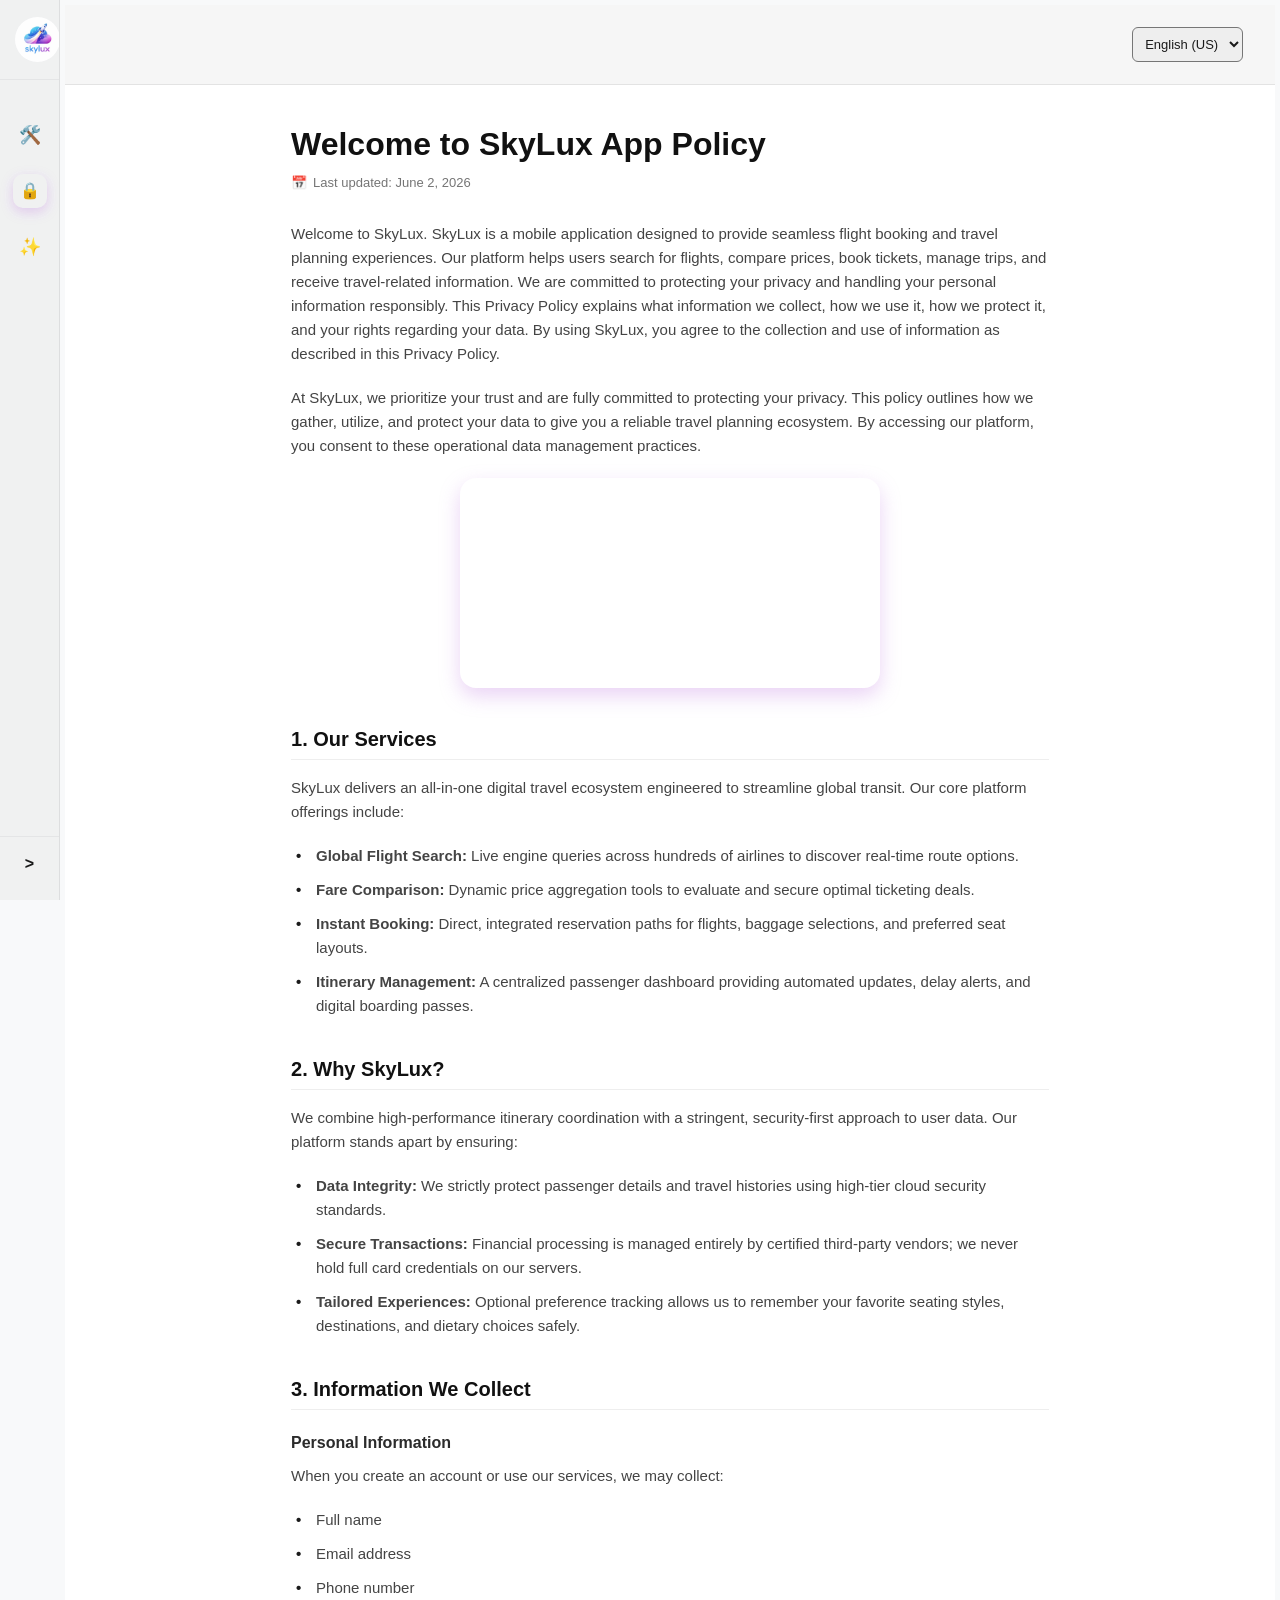
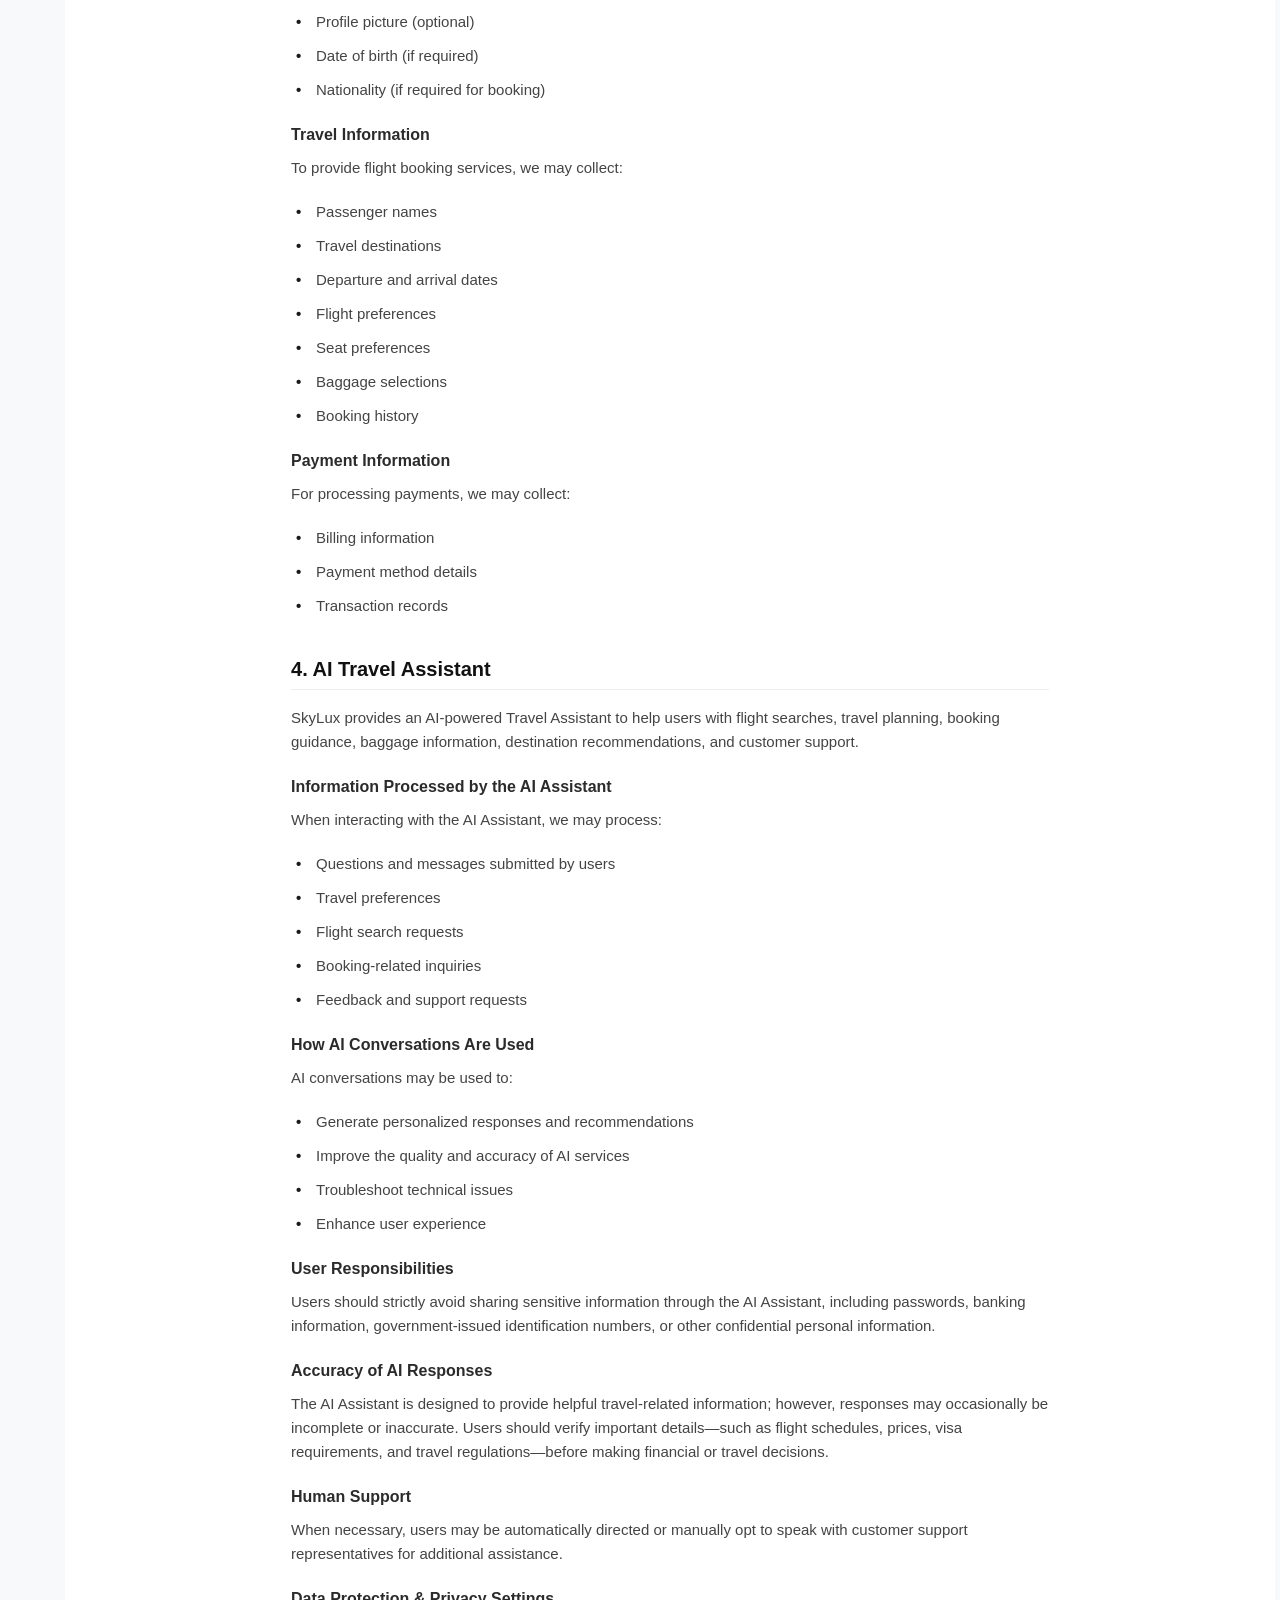
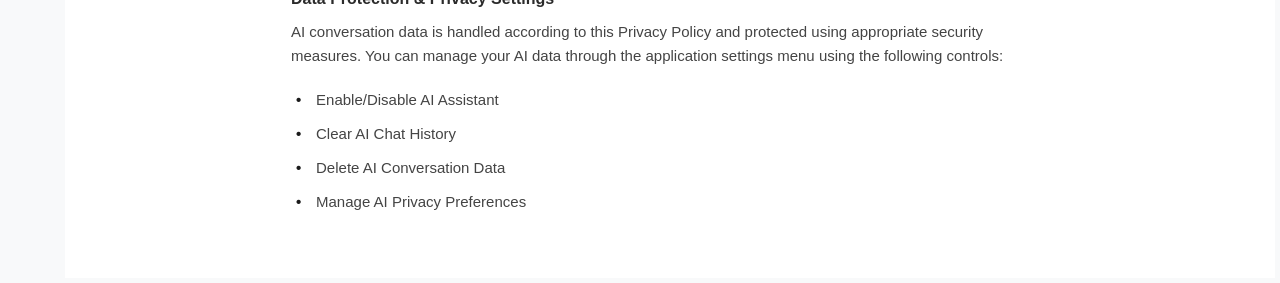
==== index.html @ 11b74b7f "." ====
<!DOCTYPE html>
<html lang="en">
<head>
    <meta charset="UTF-8">
    <meta name="viewport" content="width=device-width, initial-scale=1.0">
    <title>SkyLuxApp.com</title>
    <link rel="stylesheet" href="style.css">
    <script src="script.js" defer></script>
</head>
<body>

<!-- Left-pinned sidebar wrapper container (Desktop Baseline Navigation Mode) -->
<div class="sidebar collapsed" id="sidebar">
    <div class="sidebar-brand">
        <div class="image">
            <img src="assets/logo.png" alt="SkyLux Logo" class="logo">
        </div>
    </div>
    
    <!-- Shared navigation links list structure -->
    <ul class="list" id="desktopList">
        <li data-section="terms" onclick="navigateToSection('terms')">
            <span class="item-icon">🛠️</span>
            <span class="item-text" data-i18n="nav_terms">Terms &amp; Support</span>
        </li>
        <li class="active" data-section="privacy" onclick="navigateToSection('privacy')">
            <span class="item-icon">🔒</span>
            <span class="item-text" data-i18n="nav_privacy">Privacy Policy</span>
        </li>
        <li data-section="features" onclick="navigateToSection('features')">
            <span class="item-icon">✨</span>
            <span class="item-text" data-i18n="nav_features">Features</span>
        </li>
    </ul>

    <!-- Fixed Desktop Footer Toggle Container -->
    <div class="sidebar-footer">
        <button class="toggle-btn desktop-toggle" onclick="toggleSidebar()">&gt;</button>
    </div>
</div>

<div class="page-wrapper">
    <!-- Header Area featuring the row-aligned mobile toggle button -->
    <header class="header">
        <div class="nav-bar">
            <!-- Mobile Brand Row with horizontal button and logo alignment -->
            <div class="mobile-brand-row">
                <button class="toggle-btn mobile-toggle" onclick="toggleSidebar()">☰</button>
                <div class="mobile-image">
                    <img src="assets/logo.png" alt="SkyLux Logo" class="logo">
                </div>
            </div>
            <select class="lang-selector" id="lang-selector">
                <option value="en">English (US)</option>
                <option value="da">Dari (Da)</option>
                <option value="pa">Pashto (Pa)</option>
            </select>
        </div>

       <ul class="mobile-dropdown-list" id="mobileDropdown">
            <li data-section="terms" onclick="navigateToSection('terms')">
                <span class="item-icon">🛠️</span>
                <span class="item-text" data-i18n="nav_terms">Terms &amp; Support</span>
            </li>
            <li class="active" data-section="privacy" onclick="navigateToSection('privacy')">
                <span class="item-icon">🔒</span>
                <span class="item-text" data-i18n="nav_privacy">Privacy Policy</span>
            </li>
            <li data-section="features" onclick="navigateToSection('features')">
                <span class="item-icon">✨</span>
                <span class="item-text" data-i18n="nav_features">Features</span>
            </li>
        </ul>
    </header>

    <!-- Document Content Body -->
    <main class="content-body">
        <h1 class="main-title" data-i18n="main_title">Welcome to SkyLux App Policy</h1>
        <div class="meta-text">
            <span>📅</span> <span data-i18n="meta_date">Last updated: June, 2026</span>
        </div>
        
        <p class="policy-text" data-i18n="intro_p1">Welcome to SkyLux. SkyLux is a mobile application designed to provide seamless flight booking and travel planning experiences. Our platform helps users search for flights, compare prices, book tickets, manage trips, and receive travel-related information. We are committed to protecting your privacy and handling your personal information responsibly. This Privacy Policy explains what information we collect, how we use it, how we protect it, and your rights regarding your data. By using SkyLux, you agree to the collection and use of information as described in this Privacy Policy.</p>

        <p class="policy-text" data-i18n="intro_p2">
            At SkyLux, we prioritize your trust and are fully committed to protecting your privacy. This policy outlines how we gather, utilize, and protect your data to give you a reliable travel planning ecosystem. By accessing our platform, you consent to these operational data management practices.
        </p>
        <!-- intro video -->
        <div class="video">
            <video src="assets/skylux_intro.mp4" autoplay loop muted playsinline></video>
        </div>

        <h3 data-i18n="sec1_title">1. Our Services</h3>
        <p class="policy-text" data-i18n="sec1_p">
            SkyLux delivers an all-in-one digital travel ecosystem engineered to streamline global transit. Our core platform offerings include:
        </p>
        <ul>
            <li data-i18n="sec1_li1"><strong>Global Flight Search:</strong> Live engine queries across hundreds of airlines to discover real-time route options.</li>
            <li data-i18n="sec1_li2"><strong>Fare Comparison:</strong> Dynamic price aggregation tools to evaluate and secure optimal ticketing deals.</li>
            <li data-i18n="sec1_li3"><strong>Instant Booking:</strong> Direct, integrated reservation paths for flights, baggage selections, and preferred seat layouts.</li>
            <li data-i18n="sec1_li4"><strong>Itinerary Management:</strong> A centralized passenger dashboard providing automated updates, delay alerts, and digital boarding passes.</li>
        </ul>

        <h3 data-i18n="sec2_title">2. Why SkyLux?</h3>
        <p class="policy-text" data-i18n="sec2_p">
            We combine high-performance itinerary coordination with a stringent, security-first approach to user data. Our platform stands apart by ensuring:
        </p>
        <ul>
            <li data-i18n="sec2_li1"><strong>Data Integrity:</strong> We strictly protect passenger details and travel histories using high-tier cloud security standards.</li>
            <li data-i18n="sec2_li2"><strong>Secure Transactions:</strong> Financial processing is managed entirely by certified third-party vendors; we never hold full card credentials on our servers.</li>
            <li data-i18n="sec2_li3"><strong>Tailored Experiences:</strong> Optional preference tracking allows us to remember your favorite seating styles, destinations, and dietary choices safely.</li>
        </ul>

        <h3 data-i18n="sec3_title">3. Information We Collect</h3>
        
        <h4 data-i18n="sec3_h4_1">Personal Information</h4>
        <p class="policy-text" data-i18n="sec3_p1">When you create an account or use our services, we may collect:</p>
        <ul>
            <li data-i18n="sec3_li1_1">Full name</li>
            <li data-i18n="sec3_li1_2">Email address</li>
            <li data-i18n="sec3_li1_3">Phone number</li>
            <li data-i18n="sec3_li1_4">Profile picture (optional)</li>
            <li data-i18n="sec3_li1_5">Date of birth (if required)</li>
            <li data-i18n="sec3_li1_6">Nationality (if required for booking)</li>
        </ul>

        <h4 data-i18n="sec3_h4_2">Travel Information</h4>
        <p class="policy-text" data-i18n="sec3_p2">To provide flight booking services, we may collect:</p>
        <ul>
            <li data-i18n="sec3_li2_1">Passenger names</li>
            <li data-i18n="sec3_li2_2">Travel destinations</li>
            <li data-i18n="sec3_li2_3">Departure and arrival dates</li>
            <li data-i18n="sec3_li2_4">Flight preferences</li>
            <li data-i18n="sec3_li2_5">Seat preferences</li>
            <li data-i18n="sec3_li2_6">Baggage selections</li>
            <li data-i18n="sec3_li2_7">Booking history</li>
        </ul>

        <h4 data-i18n="sec3_h4_3">Payment Information</h4>
        <p class="policy-text" data-i18n="sec3_p3">For processing payments, we may collect:</p>
        <ul>
            <li data-i18n="sec3_li3_1">Billing information</li>
            <li data-i18n="sec3_li3_2">Payment method details</li>
            <li data-i18n="sec3_li3_3">Transaction records</li>
        </ul>

        <h3 data-i18n="sec4_title">4. AI Travel Assistant</h3>
        <p class="policy-text" data-i18n="sec4_p1">
            SkyLux provides an AI-powered Travel Assistant to help users with flight searches, travel planning, booking guidance, baggage information, destination recommendations, and customer support.
        </p>

        <h4 data-i18n="sec4_h4_1">Information Processed by the AI Assistant</h4>
        <p class="policy-text" data-i18n="sec4_p2">When interacting with the AI Assistant, we may process:</p>
        <ul>
            <li data-i18n="sec4_li1_1">Questions and messages submitted by users</li>
            <li data-i18n="sec4_li1_2">Travel preferences</li>
            <li data-i18n="sec4_li1_3">Flight search requests</li>
            <li data-i18n="sec4_li1_4">Booking-related inquiries</li>
            <li data-i18n="sec4_li1_5">Feedback and support requests</li>
        </ul>

        <h4 data-i18n="sec4_h4_2">How AI Conversations Are Used</h4>
        <p class="policy-text" data-i18n="sec4_p3">AI conversations may be used to:</p>
        <ul>
            <li data-i18n="sec4_li2_1">Generate personalized responses and recommendations</li>
            <li data-i18n="sec4_li2_2">Improve the quality and accuracy of AI services</li>
            <li data-i18n="sec4_li2_3">Troubleshoot technical issues</li>
            <li data-i18n="sec4_li2_4">Enhance user experience</li>
        </ul>

        <h4 data-i18n="sec4_h4_3">User Responsibilities</h4>
        <p class="policy-text" data-i18n="sec4_p4">
            Users should strictly avoid sharing sensitive information through the AI Assistant, including passwords, banking information, government-issued identification numbers, or other confidential personal information.
        </p>

        <h4 data-i18n="sec4_h4_4">Accuracy of AI Responses</h4>
        <p class="policy-text" data-i18n="sec4_p5">
            The AI Assistant is designed to provide helpful travel-related information; however, responses may occasionally be incomplete or inaccurate. Users should verify important details—such as flight schedules, prices, visa requirements, and travel regulations—before making financial or travel decisions.
        </p>

        <h4 data-i18n="sec4_h4_5">Human Support</h4>
        <p class="policy-text" data-i18n="sec4_p6">
            When necessary, users may be automatically directed or manually opt to speak with customer support representatives for additional assistance.
        </p>

        <h4 data-i18n="sec4_h4_6">Data Protection &amp; Privacy Settings</h4>
        <p class="policy-text" data-i18n="sec4_p7">
            AI conversation data is handled according to this Privacy Policy and protected using appropriate security measures. You can manage your AI data through the application settings menu using the following controls:
        </p>
        <ul>
            <li data-i18n="sec4_li3_1">Enable/Disable AI Assistant</li>
            <li data-i18n="sec4_li3_2">Clear AI Chat History</li>
            <li data-i18n="sec4_li3_3">Delete AI Conversation Data</li>
            <li data-i18n="sec4_li3_4">Manage AI Privacy Preferences</li>
        </ul>
    </main>
</div>
</body>
</html>
---- style.css ----
* {
    box-sizing: border-box;
    margin: 0;
    padding: 0;
    font-family: -apple-system, BlinkMacSystemFont, "Segoe UI", Roboto, Helvetica, Arial, sans-serif;
}

body {
    padding: 0.3rem;
    background-color: #f8f9fa;
    color: #1a1a1a;
    min-height: 100vh;
}
       
/* ----------- Sidebar Base (Desktop Navigation Track Setup) ----------------*/
.sidebar {
    position: fixed;
    left: 0;
    top: 0;
    width: 250px;
    height: 100vh;
    background-color: rgba(194, 193, 193, 0.15);
    transition: width 0.3s cubic-bezier(0.4, 0, 0.2, 1);
    overflow: hidden;
    z-index: 20;
    border-right: 1px solid rgba(0, 0, 0, 0.08);
    display: flex;
    flex-direction: column;
}

.sidebar.collapsed {
    width: 60px;
}

.sidebar-brand {
    display: flex;
    align-items: center;
    justify-content: flex-start;
    height: 5rem;
    padding: 0 15px;
    border-bottom: 1px solid rgba(0, 0, 0, 0.05);
    width: 100%;
}

.sidebar-brand .image {
    height: 45px;
    width: 45px; 
    border-radius: 50%;
    overflow: hidden;
    flex-shrink: 0;
}

.sidebar-brand .image .logo {
    height: 45px;
    width: 45px;
    object-fit: cover;
}

.sidebar .list {
    list-style: none;
    width: 100%;
    padding: 0 10px;
    margin-top: 2rem;
}
    
.sidebar .list li {
    display: flex;
    align-items: center;
    padding: 12px 12px;
    margin-bottom: 4px;
    background-color: transparent;
    color: #1a1a1a;
    cursor: pointer;
    transition: padding 0.3s ease;
}

/* for active li */
.sidebar .list li.active .item-text,
.mobile-dropdown-list li.active .item-text {
    font-weight: 700;
    background: linear-gradient(135deg, #4A47CC, #C480E2);
    -webkit-background-clip: text;
    -webkit-text-fill-color: transparent;
    background-clip: text;
    display: inline-block; 
}

/* for active icon  */
.sidebar .list li.active .item-icon,
.mobile-dropdown-list li.active .item-icon {
    display: inline-flex;
    align-items: center;
    justify-content: center;
    box-shadow: 0 4px 12px rgba(196, 128, 226, 0.35); 
    width: 34px;
    height: 34px;
    border-radius: 10px; 
    margin: 0;
    line-height: 1;
    font-size: 16px;
}

.sidebar .list li .item-icon {
    display: inline-block; 
    font-size: 18px;
    width: 25px;
    text-align: center;
    flex-shrink: 0;
}

.sidebar .list li .item-text {
    display: inline-block;
    font-size: 14px;
    font-weight: 500;
    white-space: nowrap;
    margin-left: 10px;
}

/* Desktop Collapsed Sidebar State Modifiers */
.sidebar.collapsed .list li .item-text {
    display: none; 
}

.sidebar.collapsed .list li {
    justify-content: center; 
    padding: 12px 0;
}

.sidebar-footer {
    margin-top: auto; 
    width: 100%;
    height: 4rem;
    display: flex;
    align-items: center;
    justify-content: center; 
    border-top: 1px solid rgba(0, 0, 0, 0.05);
    padding: 0 15px 10px 15px;
}

.toggle-btn {
    border: none;
    background-color: transparent;
    color: #1a1a1a;
    cursor: pointer;
    font-weight: bold;
    display: flex;
    align-items: center;
    justify-content: center;
}

.sidebar-footer .desktop-toggle {
    width: 35px;
    height: 35px;
    font-size: 16px;
}

/* Hide mobile structures on larger desktop viewports */
.mobile-toggle, .mobile-brand-row, .mobile-dropdown-list , .mobile-image {
    display: none !important;
}

/* ----------- Fluid Page Layout Adjustments ----------------*/
.page-wrapper {
    margin-left: 250px;
    width: calc(100% - 250px);
    background: #ffffff;
    min-height: 100vh;
    display: flex;
    flex-direction: column;
    transition: margin-left 0.3s cubic-bezier(0.4, 0, 0.2, 1), width 0.3s cubic-bezier(0.4, 0, 0.2, 1);
}       

.sidebar.collapsed ~ .page-wrapper {
    width: calc(100% - 60px);
    margin-left: 60px;
}

.header {
    position: relative; /* Acts as anchor container boundary for absolute dropdown list */
    width: 100%;
    height: 5rem;
    background-color: rgba(194, 193, 193, 0.15);
    border-bottom: 1px solid rgba(0, 0, 0, 0.08);
    padding: 0 2rem;
    z-index: 30; /* Places header above content layer */
}

.header .nav-bar {
    display: flex;
    justify-content: space-between;
    align-items: center;
    height: 100%;
}

.lang-selector {
    background-color: rgba(194, 193, 193, 0.15);
    color: #1a1a1a;
    padding: 8px 8px;
    font-size: 13px;
    font-weight: 500;
    border-radius: 6px;
    outline: none;
    cursor: pointer;
}

.content-body {
    flex: 1;
    padding: 40px 10%;
    max-width: 1000px;
    width: 100%;
    margin: 0 auto;
}

.main-title {
    font-size: 32px;
    font-weight: 800;
    color: #111111;
    margin-bottom: 12px;
    line-height: 1.2;
}

.meta-text {
    font-size: 13px;
    color: #757575;
    display: flex;
    align-items: center;
    gap: 6px;
    margin-bottom: 32px;
}

.policy-text {
    font-size: 15px;
    line-height: 1.6;
    color: #444444;
    margin-bottom: 20px;
}

/* video part */
.video {
    width: 420px; 
    height: 210px;
    border-radius: 16px; 
    overflow: hidden; 
    box-shadow: 0 8px 20px rgba(196, 128, 226, 0.35) ;
    margin: 20px auto; 
    cursor: pointer;
}

/* Force the internal video element to fill the container perfectly */
.video video {
    border-radius: 16px;
    width: 100%;
    height: 100%;
    object-fit: cover;
}

h3 {
    font-size: 20px;
    font-weight: 700;
    color: #111111;
    margin-top: 40px;
    margin-bottom: 16px;
    border-bottom: 1px solid #eeeeee;
    padding-bottom: 8px;
}

h4 {
    font-size: 16px;
    font-weight: 600;
    color: #2b2b2b;
    margin-top: 24px;
    margin-bottom: 12px;
}

.content-body ul {
    margin-bottom: 24px;
    list-style-type: none;
}

/* FIX: Fluid padding calculation based on layout direction state context */
.content-body ul li {
    position: relative;
    padding-inline-start: 25px; /* Automatically switches left-right padding bounds */
    padding-inline-end: 0;
    margin-bottom: 10px;
    font-size: 15px;
    color: #444444;
    line-height: 1.6;
}

/* FIX: Moves bullet points cleanly using inset-inline-start positioning rules */
.content-body ul li::before {
    content: "•";
    color: #1a1a1a;
    font-weight: bold;
    position: absolute;
    inset-inline-start: 5px; /* Flips position dynamically when direction switches */
    top: 0;
}

/* -----------------------------------------------------------------
   Mobile Layout Adjustments (Vertical Header Dropdown Mode)
   ----------------------------------------------------------------- */
@media (max-width: 768px) {
    /* Expose mobile row components inside the top navigation bar */
    .mobile-brand-row {
        display: flex !important;
        align-items: center;
        gap: 12px;
    }

    .mobile-toggle {
        display: flex !important;
        font-size: 24px;
        width: 35px;
        height: 35px;
        z-index: 41;
    }
    
    .mobile-brand-row .mobile-image {
        height: 40px;
        width: 40px;
        border-radius: 50%;
        overflow: hidden;
    }

    .mobile-brand-row .mobile-image .logo {
        height: 40px;
        width: 40px;
        object-fit: cover;
    }

    /* Hide desktop sidebar on mobile layout screens */
    .sidebar {
        display: none !important;
    }

    /* Vertical drop menu blocks styling properties */
    .mobile-dropdown-list {
        width: 240px;
        height: 100vh;
        display: flex !important;
        flex-direction: column;
        list-style: none;
        position: absolute;
        top: 5rem;
        left: 0rem;
        background-color: #efefef;
        border-bottom: 1px solid rgba(0, 0, 0, 0.08);
        box-shadow: 0 8px 16px rgba(0, 0, 0, 0.06);
        padding: 10px 20px;
        
        /* Smooth fade slide transitions tracking execution values */
        opacity: 0;
        visibility: hidden;
        transform: translateX(-15px);
        transition: transform 0.25s ease, opacity 0.25s ease, visibility 0.25s ease;
        z-index: 25;
    }

    /* Unfurl display values when toggled open */
    .mobile-dropdown-list.mobile-open {
        opacity: 1;
        visibility: visible;
        transform: translateY(0);
    }

    .mobile-dropdown-list li {
        width: 100%;
        display: flex;
        align-items: center;
        padding: 14px 10px;
        border-bottom: 1px solid rgba(0, 0, 0, 0.03);
        cursor: pointer;
    }

    .mobile-dropdown-list li:last-child {
        border-bottom: none;
    }

    .mobile-dropdown-list li .item-text {
        font-size: 15px;
        font-weight: 500;
        margin-left: 10px;
    }

    .mobile-dropdown-list li .item-icon {
        font-size: 18px;
    }

    /* Stretch text parameters full width */
    .page-wrapper {
        margin-left: 0 !important;
        width: 100% !important;
    }
    
    .content-body {
        padding: 35px 16px !important; 
        max-width: 100%;
        width: 100% !important;
    }
    
    .header {
        padding: 0 1rem;
    }

    .video {
    width: 370px; 
    padding: 0.4rem;
    margin: 70px auto; 
}

/* Custom Language Dropdown Controller Engine */
.lang-selector {
    background: transparent !important;
    background-color: transparent !important;
    border: none !important;
    outline: none !important;
    box-shadow: none !important;
    color: #1a1a1a;
    margin-right: 1rem;
    padding:6px;
    font-size: 13px;
    font-weight: 500;
    cursor: pointer;
    width: 96px !important;  
    direction: ltr !important;
    text-align: left !important;
    -webkit-appearance: none; /* Strips old mobile styling remnants */
    appearance: none;
}

/* FIX: Targets the popup options menu container box explicitly across modern engines */
.lang-selector option {
    background-color: #ffffff !important; /* Re-applies a clean solid white surface background mask for readability */
    color: #1a1a1a !important;
    border: none !important; /* Clears out old standard browser bounding lines */
    outline: none !important;
    font-size: 12px;
    padding: 6px;
}

/* Clean Hover Interface State Highlight Filter */
.lang-selector:hover {
    color: #4A47CC; 
}


}

/* =====================================================
   HEADER NAVIGATION LOCK - Prevents RTL Flipping
   ===================================================== */

/* Forces the main header container to stay LTR regardless of selected language */
header, .header, .nav-bar {
    direction: ltr !important;
    text-align: left !important;
}

/* Guarantees the hamburger button stays on the left and the logo follows immediately next to it */
.mobile-brand-row {
    direction: ltr !important;
    display: flex !important;
    align-items: center !important;
    justify-content: flex-start !important;
    gap: 12px !important;
}

/* Ensures the right-side elements (like the language selector dropdown) stay pinned right */
.header .nav-bar {
    display: flex !important;
    flex-direction: row !important;
    justify-content: space-between !important;
    align-items: center !important;
}

/* Forces the language option selector layout tracking to look normal */
.lang-selector {
    direction: ltr !important;
    text-align: left !important;
}
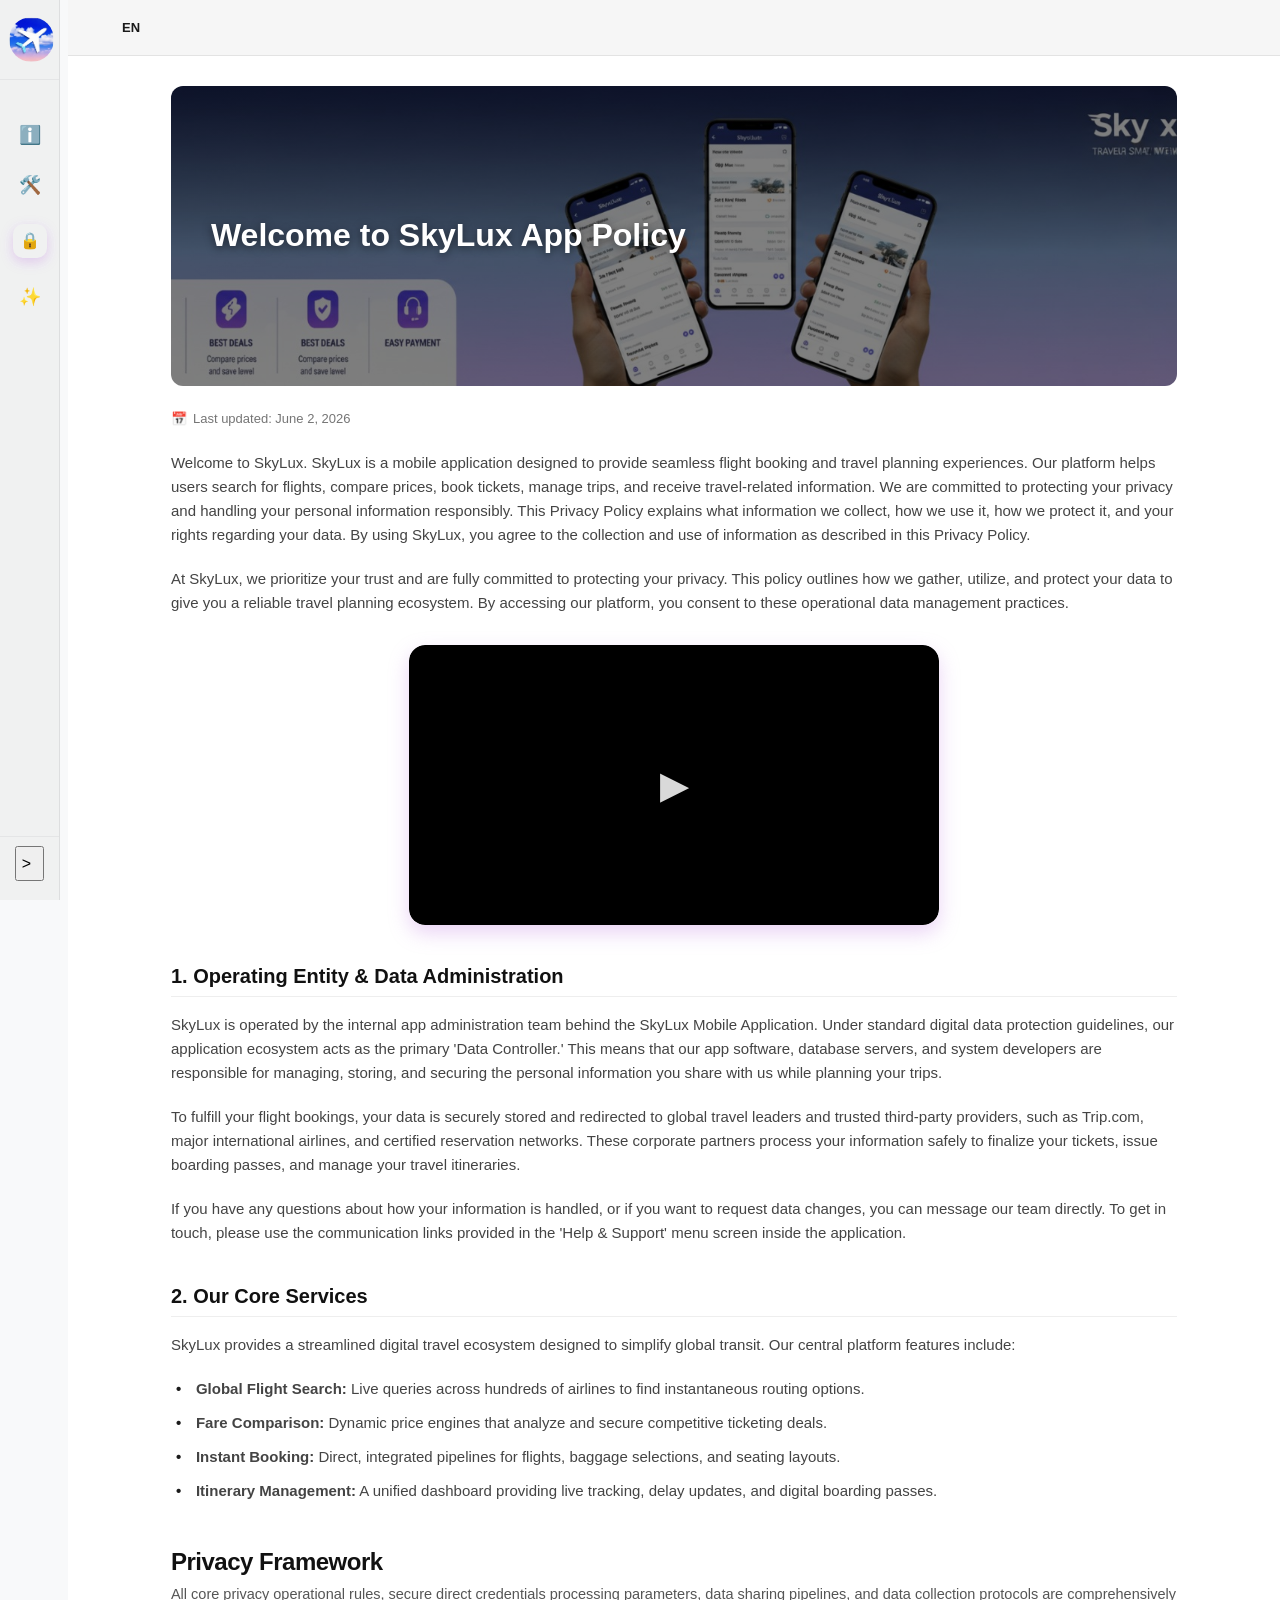
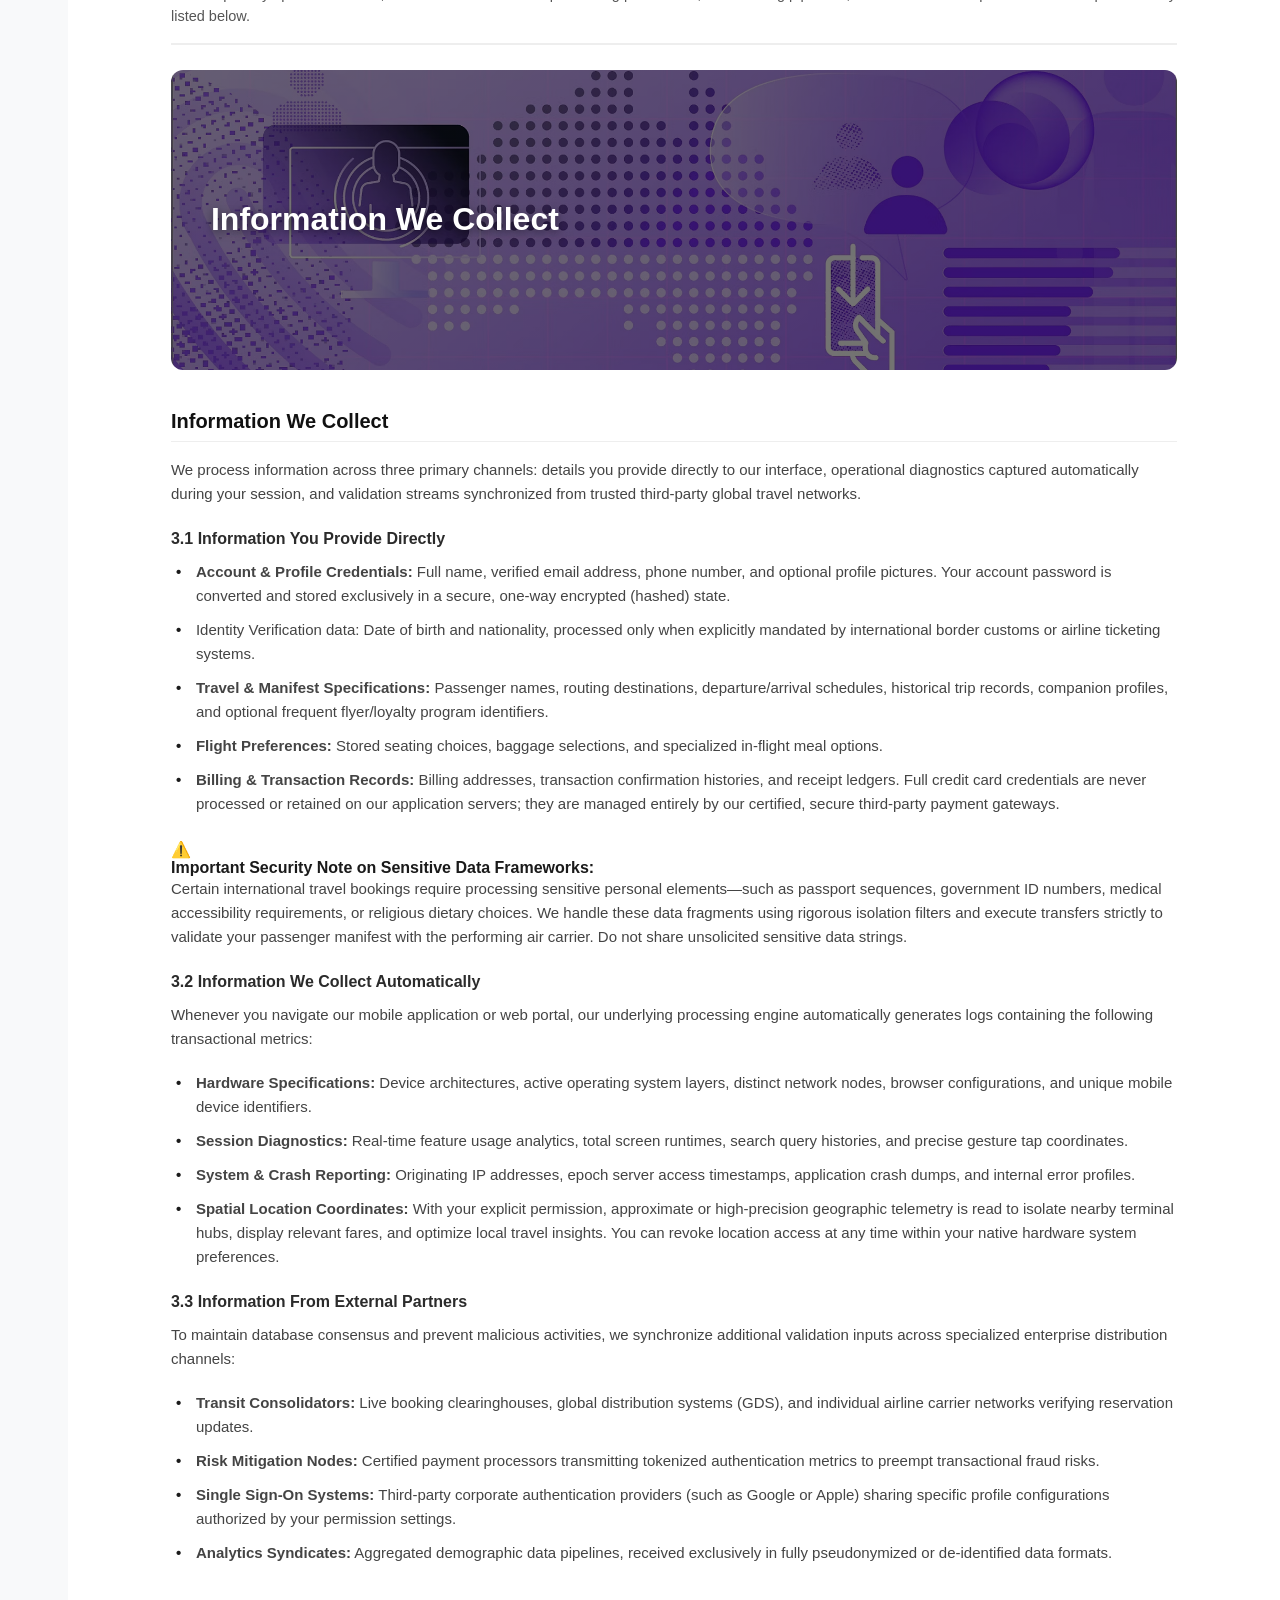
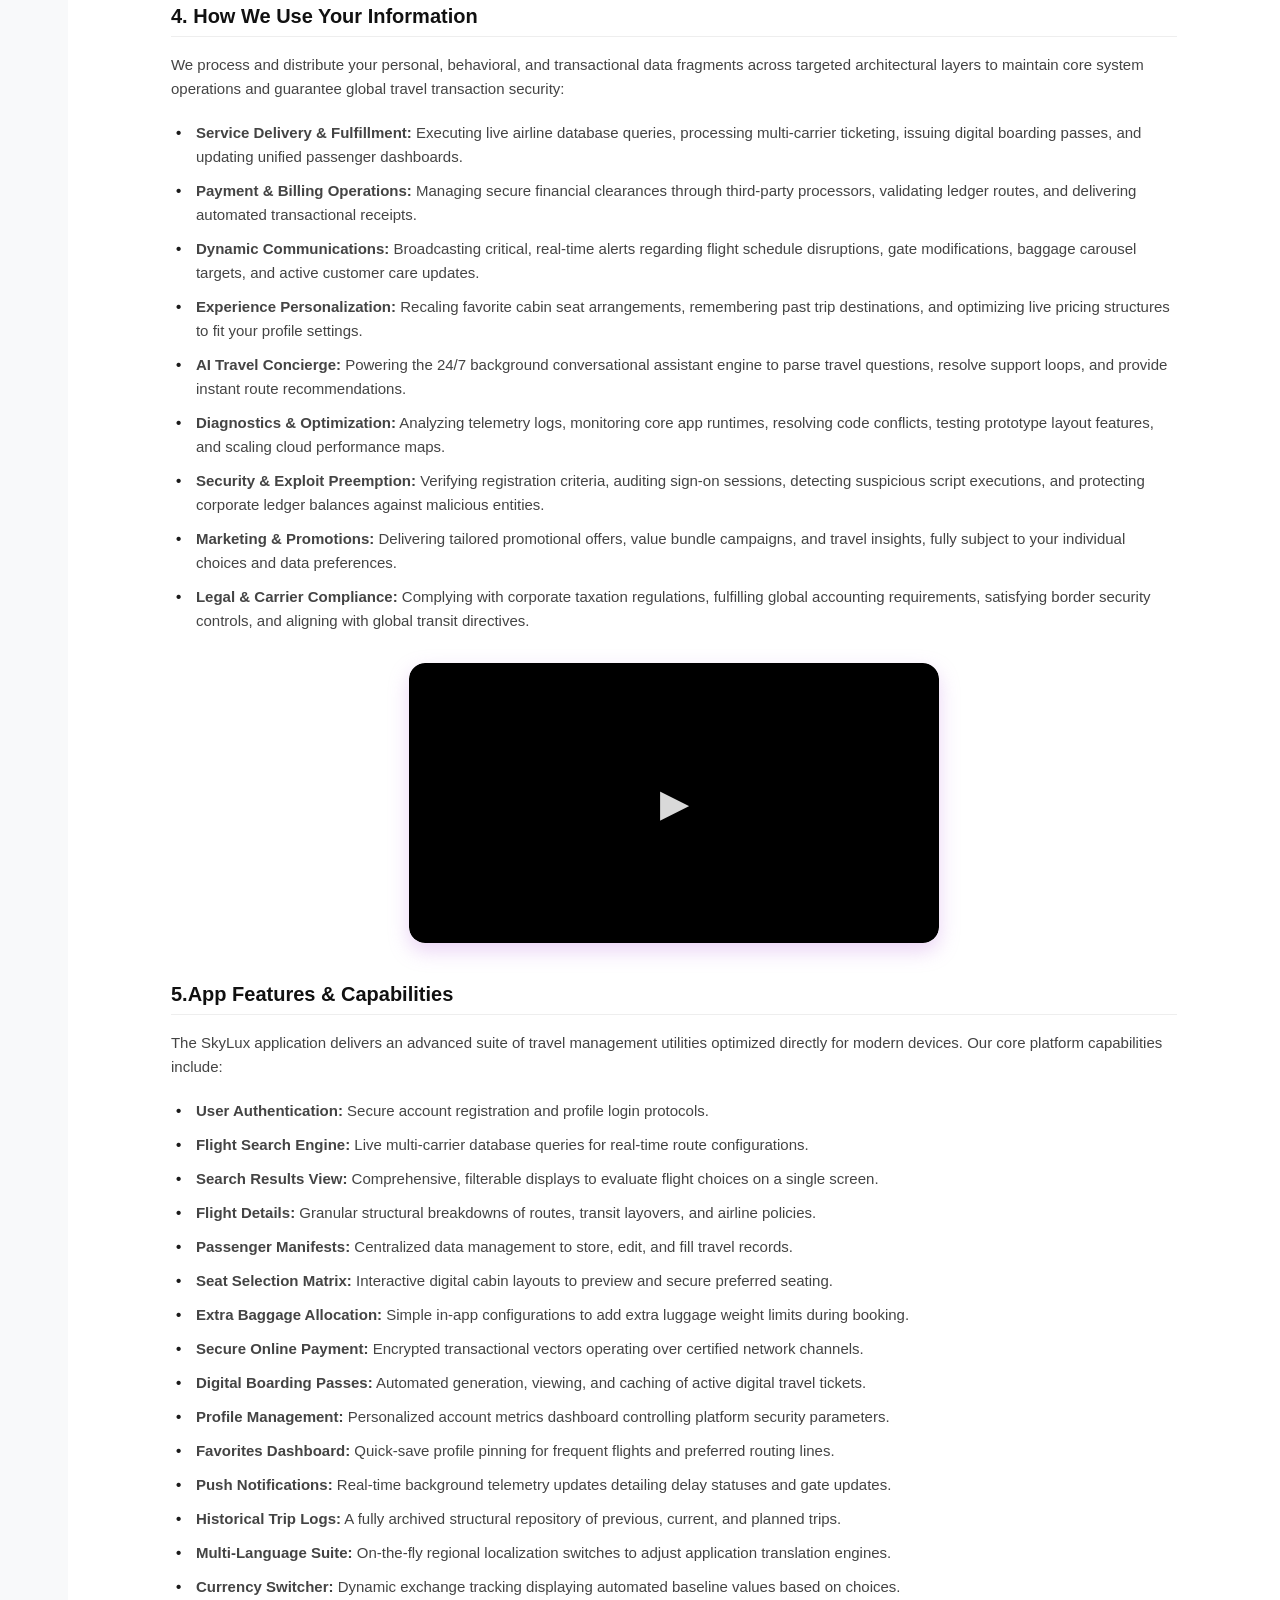
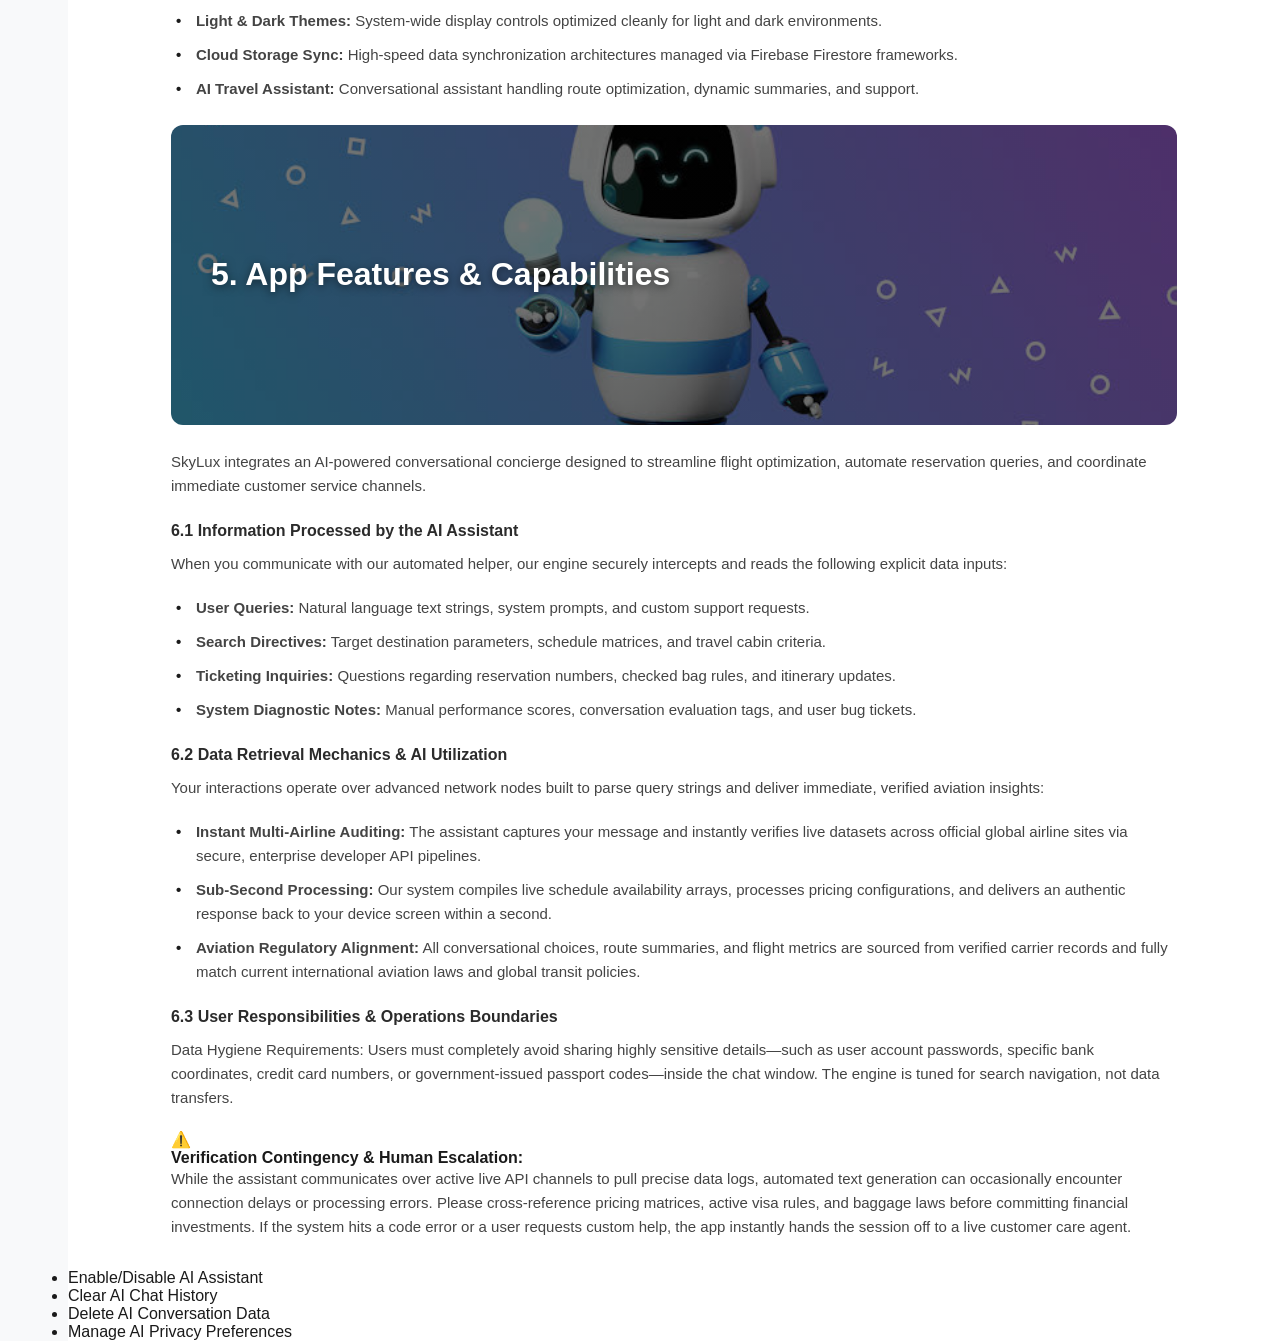
==== commit e868b571: "update" ====
--- a/index.html
+++ b/index.html
@@ -18,51 +18,70 @@
     </div>
     
     <!-- Shared navigation links list structure -->
-    <ul class="list" id="desktopList">
-        <li data-section="terms" onclick="navigateToSection('terms')">
-            <span class="item-icon">🛠️</span>
-            <span class="item-text" data-i18n="nav_terms">Terms &amp; Support</span>
-        </li>
-        <li class="active" data-section="privacy" onclick="navigateToSection('privacy')">
-            <span class="item-icon">🔒</span>
-            <span class="item-text" data-i18n="nav_privacy">Privacy Policy</span>
-        </li>
-        <li data-section="features" onclick="navigateToSection('features')">
-            <span class="item-icon">✨</span>
-            <span class="item-text" data-i18n="nav_features">Features</span>
-        </li>
-    </ul>
+   <ul class="list" id="desktopList">
+    <!-- START OF NEW ABOUT SELECTION ROW -->
+    <li data-section="about" onclick="navigateToSection('about')">
+        <span class="item-icon">ℹ️</span>
+        <span class="item-text" data-i18n="nav_about">About</span>
+    </li>
+    <!-- END OF NEW ABOUT SELECTION ROW -->
+
+    <li data-section="terms" onclick="navigateToSection('terms')">
+        <span class="item-icon">🛠️</span>
+        <span class="item-text" data-i18n="nav_terms">Terms &amp; Support</span>
+    </li>
+    <li class="active" data-section="privacy" onclick="navigateToSection('privacy-framework-root')">
+        <span class="item-icon">🔒</span>
+        <span class="item-text" data-i18n="nav_privacy">Privacy Policy</span>
+    </li>
+    <li data-section="features" onclick="navigateToSection('features')">
+        <span class="item-icon">✨</span>
+        <span class="item-text" data-i18n="nav_features">Features</span>
+    </li>
+</ul>
 
     <!-- Fixed Desktop Footer Toggle Container -->
     <div class="sidebar-footer">
         <button class="toggle-btn desktop-toggle" onclick="toggleSidebar()">&gt;</button>
     </div>
 </div>
-
 <div class="page-wrapper">
     <!-- Header Area featuring the row-aligned mobile toggle button -->
     <header class="header">
         <div class="nav-bar">
-            <!-- Mobile Brand Row with horizontal button and logo alignment -->
+            <!-- Mobile Brand Row (Contains only the hamburger menu button now) -->
             <div class="mobile-brand-row">
                 <button class="toggle-btn mobile-toggle" onclick="toggleSidebar()">☰</button>
-                <div class="mobile-image">
-                    <img src="assets/logo.png" alt="SkyLux Logo" class="logo">
-                </div>
-            </div>
-            <select class="lang-selector" id="lang-selector">
-                <option value="en">English (US)</option>
-                <option value="da">Dari (Da)</option>
-                <option value="pa">Pashto (Pa)</option>
-            </select>
+            </div>
+            
+            <!-- Language Selector with integrated Earth Icon -->
+            <div class="lang-selector-container">
+                <span class="earth-icon">🌐</span>
+             <select class="lang-selector" id="lang-selector">
+              <option value="en">EN</option>
+             <option value="da">DA</option>
+            <option value="pa">PA</option>
+       </select>
+       </div>
+
+
+            <!-- Logo positioned at the far right -->
+            <div class="mobile-image">
+                <img src="assets/logo.png" alt="SkyLux Logo" class="logo">
+            </div>
         </div>
 
        <ul class="mobile-dropdown-list" id="mobileDropdown">
+            <li data-section="about" onclick="navigateToSection('about')">
+    <span class="item-icon">ℹ️</span>
+    <span class="item-text" data-i18n="nav_about">About</span>
+</li>
+
             <li data-section="terms" onclick="navigateToSection('terms')">
                 <span class="item-icon">🛠️</span>
                 <span class="item-text" data-i18n="nav_terms">Terms &amp; Support</span>
             </li>
-            <li class="active" data-section="privacy" onclick="navigateToSection('privacy')">
+            <li class="active" data-section="privacy" onclick="navigateToSection('privacy-framework-root')">
                 <span class="item-icon">🔒</span>
                 <span class="item-text" data-i18n="nav_privacy">Privacy Policy</span>
             </li>
@@ -72,121 +91,408 @@
             </li>
         </ul>
     </header>
-
-    <!-- Document Content Body -->
-    <main class="content-body">
-        <h1 class="main-title" data-i18n="main_title">Welcome to SkyLux App Policy</h1>
+    <!-- ----------------------------------------Main Body Content Section-------------------------------------------------- -->
+    <main>
+    <!-- MASTER LAYOUT CONTAINER: Applies uniform padding to the banner and all sections below it -->
+    <div class="content-body">
+
+        <!-- 1. HERO BANNER: Aligns perfectly inside the layout padding boundaries -->
+        <div class="policy-hero-banner" style="background-image: linear-gradient(rgba(0, 0, 0, 0.5), rgba(0, 0, 0, 0.5)), url('assets/hero.jpeg');">
+            <!-- Text Block aligned to the left side of the banner container -->
+            <div class="banner-text-left">
+                <h1 class="main-title" data-i18n="main_title">SkyLux App Policy</h1>
+            </div>
+        </div> 
+
+        <!-- Last Updated Date Metadata Row -->
         <div class="meta-text">
-            <span>📅</span> <span data-i18n="meta_date">Last updated: June, 2026</span>
-        </div>
-        
-        <p class="policy-text" data-i18n="intro_p1">Welcome to SkyLux. SkyLux is a mobile application designed to provide seamless flight booking and travel planning experiences. Our platform helps users search for flights, compare prices, book tickets, manage trips, and receive travel-related information. We are committed to protecting your privacy and handling your personal information responsibly. This Privacy Policy explains what information we collect, how we use it, how we protect it, and your rights regarding your data. By using SkyLux, you agree to the collection and use of information as described in this Privacy Policy.</p>
-
-        <p class="policy-text" data-i18n="intro_p2">
-            At SkyLux, we prioritize your trust and are fully committed to protecting your privacy. This policy outlines how we gather, utilize, and protect your data to give you a reliable travel planning ecosystem. By accessing our platform, you consent to these operational data management practices.
-        </p>
-        <!-- intro video -->
-        <div class="video">
-            <video src="assets/skylux_intro.mp4" autoplay loop muted playsinline></video>
-        </div>
-
-        <h3 data-i18n="sec1_title">1. Our Services</h3>
-        <p class="policy-text" data-i18n="sec1_p">
-            SkyLux delivers an all-in-one digital travel ecosystem engineered to streamline global transit. Our core platform offerings include:
-        </p>
-        <ul>
-            <li data-i18n="sec1_li1"><strong>Global Flight Search:</strong> Live engine queries across hundreds of airlines to discover real-time route options.</li>
-            <li data-i18n="sec1_li2"><strong>Fare Comparison:</strong> Dynamic price aggregation tools to evaluate and secure optimal ticketing deals.</li>
-            <li data-i18n="sec1_li3"><strong>Instant Booking:</strong> Direct, integrated reservation paths for flights, baggage selections, and preferred seat layouts.</li>
-            <li data-i18n="sec1_li4"><strong>Itinerary Management:</strong> A centralized passenger dashboard providing automated updates, delay alerts, and digital boarding passes.</li>
-        </ul>
-
-        <h3 data-i18n="sec2_title">2. Why SkyLux?</h3>
-        <p class="policy-text" data-i18n="sec2_p">
-            We combine high-performance itinerary coordination with a stringent, security-first approach to user data. Our platform stands apart by ensuring:
-        </p>
-        <ul>
-            <li data-i18n="sec2_li1"><strong>Data Integrity:</strong> We strictly protect passenger details and travel histories using high-tier cloud security standards.</li>
-            <li data-i18n="sec2_li2"><strong>Secure Transactions:</strong> Financial processing is managed entirely by certified third-party vendors; we never hold full card credentials on our servers.</li>
-            <li data-i18n="sec2_li3"><strong>Tailored Experiences:</strong> Optional preference tracking allows us to remember your favorite seating styles, destinations, and dietary choices safely.</li>
-        </ul>
-
-        <h3 data-i18n="sec3_title">3. Information We Collect</h3>
-        
-        <h4 data-i18n="sec3_h4_1">Personal Information</h4>
-        <p class="policy-text" data-i18n="sec3_p1">When you create an account or use our services, we may collect:</p>
-        <ul>
-            <li data-i18n="sec3_li1_1">Full name</li>
-            <li data-i18n="sec3_li1_2">Email address</li>
-            <li data-i18n="sec3_li1_3">Phone number</li>
-            <li data-i18n="sec3_li1_4">Profile picture (optional)</li>
-            <li data-i18n="sec3_li1_5">Date of birth (if required)</li>
-            <li data-i18n="sec3_li1_6">Nationality (if required for booking)</li>
-        </ul>
-
-        <h4 data-i18n="sec3_h4_2">Travel Information</h4>
-        <p class="policy-text" data-i18n="sec3_p2">To provide flight booking services, we may collect:</p>
-        <ul>
-            <li data-i18n="sec3_li2_1">Passenger names</li>
-            <li data-i18n="sec3_li2_2">Travel destinations</li>
-            <li data-i18n="sec3_li2_3">Departure and arrival dates</li>
-            <li data-i18n="sec3_li2_4">Flight preferences</li>
-            <li data-i18n="sec3_li2_5">Seat preferences</li>
-            <li data-i18n="sec3_li2_6">Baggage selections</li>
-            <li data-i18n="sec3_li2_7">Booking history</li>
-        </ul>
-
-        <h4 data-i18n="sec3_h4_3">Payment Information</h4>
-        <p class="policy-text" data-i18n="sec3_p3">For processing payments, we may collect:</p>
-        <ul>
-            <li data-i18n="sec3_li3_1">Billing information</li>
-            <li data-i18n="sec3_li3_2">Payment method details</li>
-            <li data-i18n="sec3_li3_3">Transaction records</li>
-        </ul>
-
-        <h3 data-i18n="sec4_title">4. AI Travel Assistant</h3>
-        <p class="policy-text" data-i18n="sec4_p1">
-            SkyLux provides an AI-powered Travel Assistant to help users with flight searches, travel planning, booking guidance, baggage information, destination recommendations, and customer support.
-        </p>
-
-        <h4 data-i18n="sec4_h4_1">Information Processed by the AI Assistant</h4>
-        <p class="policy-text" data-i18n="sec4_p2">When interacting with the AI Assistant, we may process:</p>
-        <ul>
-            <li data-i18n="sec4_li1_1">Questions and messages submitted by users</li>
-            <li data-i18n="sec4_li1_2">Travel preferences</li>
-            <li data-i18n="sec4_li1_3">Flight search requests</li>
-            <li data-i18n="sec4_li1_4">Booking-related inquiries</li>
-            <li data-i18n="sec4_li1_5">Feedback and support requests</li>
-        </ul>
-
-        <h4 data-i18n="sec4_h4_2">How AI Conversations Are Used</h4>
-        <p class="policy-text" data-i18n="sec4_p3">AI conversations may be used to:</p>
-        <ul>
-            <li data-i18n="sec4_li2_1">Generate personalized responses and recommendations</li>
-            <li data-i18n="sec4_li2_2">Improve the quality and accuracy of AI services</li>
-            <li data-i18n="sec4_li2_3">Troubleshoot technical issues</li>
-            <li data-i18n="sec4_li2_4">Enhance user experience</li>
-        </ul>
-
-        <h4 data-i18n="sec4_h4_3">User Responsibilities</h4>
-        <p class="policy-text" data-i18n="sec4_p4">
-            Users should strictly avoid sharing sensitive information through the AI Assistant, including passwords, banking information, government-issued identification numbers, or other confidential personal information.
-        </p>
-
-        <h4 data-i18n="sec4_h4_4">Accuracy of AI Responses</h4>
-        <p class="policy-text" data-i18n="sec4_p5">
-            The AI Assistant is designed to provide helpful travel-related information; however, responses may occasionally be incomplete or inaccurate. Users should verify important details—such as flight schedules, prices, visa requirements, and travel regulations—before making financial or travel decisions.
-        </p>
-
-        <h4 data-i18n="sec4_h4_5">Human Support</h4>
-        <p class="policy-text" data-i18n="sec4_p6">
-            When necessary, users may be automatically directed or manually opt to speak with customer support representatives for additional assistance.
-        </p>
-
-        <h4 data-i18n="sec4_h4_6">Data Protection &amp; Privacy Settings</h4>
-        <p class="policy-text" data-i18n="sec4_p7">
-            AI conversation data is handled according to this Privacy Policy and protected using appropriate security measures. You can manage your AI data through the application settings menu using the following controls:
-        </p>
+            <span>📅</span> <span data-i18n="meta_date">Last updated: July, 2026</span>
+        </div>
+
+        <!-- -----------------------------------------section1 introduction-------------------------------------------- -->
+        <!-- START OF SECTION 1 -->
+        <div class="section1" id="about">
+            <p class="policy-text" data-i18n="intro_p1">
+                SkyLux is an all-in-one digital travel platform engineered to streamline global transit across our mobile application and official website. Our ecosystem bypasses the rushed stress of traditional booking by instantly connecting you with real-time, up-to-the-minute flight schedules and live pricing pulled directly from hundreds of airline databases.
+            </p>
+            <p class="policy-text" data-i18n="intro_p2">
+                At SkyLux, we prioritize your trust and are fully committed to protecting your privacy. This policy outlines how we gather, utilize, protect, and retain your data to provide you with a reliable travel planning ecosystem. By accessing our platform or creating an account, you consent to these operational data management practices. If you do not agree with the terms outlined in this Privacy Policy, please discontinue your use of our Services.
+            </p>
+        </div>
+        <!-- END OF SECTION 1 -->
+
+        <!-- ==================================================================== -->
+
+                <!-- START OF SECTION 2: VIDEO -->
+        <!-- START OF SECTION 2: VIDEO -->
+<div class="section2">
+    <!-- FIX: Ensure toggleVideoPlay starts with a lowercase 't' -->
+    <div class="video" onclick="toggleVideoPlay(this)">
+        <div class="video-relative-wrapper">
+            <video src="assets/intro_app.mp4" loop muted playsinline></video>
+            <div class="video-play-overlay">
+                <span class="play-triangle">▶</span>
+            </div>
+        </div>
+    </div>
+</div>
+
+        <!-- END OF SECTION 2: VIDEO -->
+
+        <!-- END OF SECTION 2: VIDEO -->
+
+        <!-- ==================================================================== -->
+
+        <!-- START OF SECTION 3: DATA ADMINISTRATION -->
+        <div class="section3">
+            <h3 class="section-title" data-i18n="admin_title">1. Operating Entity &amp; Data Administration</h3>
+            
+            <p class="policy-text" data-i18n="admin_controller">
+                SkyLux is operated by the internal app administration team behind the SkyLux Mobile Application. Under standard digital data protection guidelines, our application ecosystem acts as the primary "Data Controller." This means that our app software, database servers, and system developers are responsible for managing, storing, and securing the personal information you share with us while planning your trips.
+            </p>
+
+            <p class="policy-text" data-i18n="admin_redirection">
+                To fulfill your flight bookings, your data is securely stored and redirected to global travel leaders and trusted third-party providers, such as Trip.com, major international airlines, and certified reservation networks. These corporate partners process your information safely to finalize your tickets, issue boarding passes, and manage your travel itineraries.
+            </p>
+
+            <p class="policy-text" data-i18n="admin_support">
+                If you have any questions about how your information is handled, or if you want to request data changes, you can message our team directly. To get in touch, please use the communication links provided in the "Help & Support" menu screen inside the application.
+            </p>
+        </div>
+        <!-- END OF SECTION 3: DATA ADMINISTRATION -->
+
+        <!-- ==================================================================== -->
+
+        <!-- START OF SECTION 4: OUR CORE SERVICES -->
+        <div class="section4">
+            <h3 class="section-title" data-i18n="services_title">2. Our Core Services</h3>
+            
+            <p class="policy-text" data-i18n="services_intro">
+                SkyLux provides a streamlined digital travel ecosystem designed to simplify global transit. Our central platform features include:
+            </p>
+
+            <ul>
+                <li>
+                    <strong data-i18n="service1_title">Global Flight Search:</strong> 
+                    <span data-i18n="service1_desc">Live queries across hundreds of airlines to find instantaneous routing options.</span>
+                </li>
+                <li>
+                    <strong data-i18n="service2_title">Fare Comparison:</strong> 
+                    <span data-i18n="service2_desc">Dynamic price engines that analyze and secure competitive ticketing deals.</span>
+                </li>
+                <li>
+                    <strong data-i18n="service3_title">Instant Booking:</strong> 
+                    <span data-i18n="service3_desc">Direct, integrated pipelines for flights, baggage selections, and seating layouts.</span>
+                </li>
+                <li>
+                    <strong data-i18n="service4_title">Itinerary Management:</strong> 
+                    <span data-i18n="service4_desc">A unified dashboard providing live tracking, delay updates, and digital boarding passes.</span>
+                </li>
+            </ul>
+        </div>
+        <!-- END OF SECTION 4: OUR CORE SERVICES -->
+
+        <!-- ==================================================================== -->
+          <!-- START OF MASTER PRIVACY SUITE HEADER -->
+        <!-- START OF MASTER PRIVACY SUITE HEADER -->
+<!-- 🌟 ADDED ID ATTRIBUTE HERE -->
+<div class="privacy-suite-header" id="privacy-framework-root" style="margin-top: 45px; margin-bottom: 25px; border-bottom: 2px solid #eeeeee; padding-bottom: 15px;">
+    <h2 class="master-privacy-title" data-i18n="privacy_master_title" style="font-size: 24px; font-weight: 800; color: #111111; letter-spacing: -0.5px; margin-bottom: 8px;">Privacy Framework</h2>
+    <p class="policy-text muted-subtitle" data-i18n="privacy_master_subtitle" style="font-size: 14.5px; color: #555555; margin: 0; line-height: 1.5;">
+        All core privacy operational rules, secure direct credentials processing parameters, data sharing pipelines, and data collection protocols are comprehensively listed below.
+    </p>
+</div>
+<!-- END OF MASTER PRIVACY SUITE HEADER -->
+
+                 <!-- ==================================================================== -->
+        <!-- START OF SECTION 5: INFORMATION WE COLLECT -->
+        <!-- ==================================================================== -->
+        <div class="section5" id="information-collection">
+            
+            <!-- Information Collection Banner with Tint Overlay -->
+            <div class="policy-hero-banner features-banner-bg" style="background-image: linear-gradient(rgba(0, 0, 0, 0.55), rgba(0, 0, 0, 0.55)), url('assets/collect_info.jpeg');">
+                <div class="banner-text-left">
+                    <h3 class="main-title" data-i18n="collect_banner_title" style="color: #ffffff !important; border: none; margin: 0; padding: 0;">Information We Collect</h3>
+                </div>
+            </div>
+            <h3 class="section-title" data-i18n="collect_main_title">3.1 Information You Provide Directly</h3>
+            <p class="policy-text" data-i18n="collect_main_intro">
+                We process information across three primary channels: details you provide directly to our interface, operational diagnostics captured automatically during your session, and validation streams synchronized from trusted third-party global travel networks.
+            </p>
+
+            <!-- SUBSECTION 3.1: DIRECT DATA PROVISION -->
+            <div class="policy-subsection">
+                <h4 data-i18n="sub_direct_title">3.1 Information You Provide Directly</h4>
+                
+                <ul>
+                    <li>
+                        <strong data-i18n="direct_account_title">Account &amp; Profile Credentials:</strong> 
+                        <span data-i18n="direct_account_desc">Full name, verified email address, phone number, and optional profile pictures. Your account password is converted and stored exclusively in a secure, one-way encrypted (hashed) state.</span>
+                    </li>
+                    <li>
+                        Identity Verification data:</strong> 
+                        Date of birth and nationality, processed only when explicitly mandated by international border customs or airline ticketing systems.</span>
+                    </li>
+                    <li>
+                        <strong data-i18n="direct_manifest_title">Travel &amp; Manifest Specifications:</strong> 
+                        <span data-i18n="direct_manifest_desc">Passenger names, routing destinations, departure/arrival schedules, historical trip records, companion profiles, and optional frequent flyer/loyalty program identifiers.</span>
+                    </li>
+                    <li>
+                        <strong data-i18n="direct_prefs_title">Flight Preferences:</strong> 
+                        <span data-i18n="direct_prefs_desc">Stored seating choices, baggage selections, and specialized in-flight meal options.</span>
+                    </li>
+                    <li>
+                        <strong data-i18n="direct_billing_title">Billing &amp; Transaction Records:</strong> 
+                        <span data-i18n="direct_billing_desc">Billing addresses, transaction confirmation histories, and receipt ledgers. Full credit card credentials are never processed or retained on our application servers; they are managed entirely by our certified, secure third-party payment gateways.</span>
+                    </li>
+                </ul>
+                
+                <!-- SPECIAL SECURITY WARNING CARD HIGHLIGHT -->
+                <div class="legal-notice-card warning-accent">
+                    <span class="card-icon">⚠️</span>
+                    <div class="card-content">
+                        <strong data-i18n="sensitive_note_title">Important Security Note on Sensitive Data Frameworks:</strong>
+                        <p class="policy-text smaller-text" data-i18n="sensitive_note_desc">
+                            Certain international travel bookings require processing sensitive personal elements—such as passport sequences, government ID numbers, medical accessibility requirements, or religious dietary choices. We handle these data fragments using rigorous isolation filters and execute transfers strictly to validate your passenger manifest with the performing air carrier. Do not share unsolicited sensitive data strings.
+                        </p>
+                    </div>
+                </div>
+            </div>
+
+            <!-- SUBSECTION 3.2: AUTOMATIC OPERATIONS TELEMETRY -->
+            <div class="policy-subsection">
+                <h4 data-i18n="sub_auto_title">3.2 Information We Collect Automatically</h4>
+                <p class="policy-text" data-i18n="auto_intro">
+                    Whenever you navigate our mobile application or web portal, our underlying processing engine automatically generates logs containing the following transactional metrics:
+                </p>
+                <ul>
+                    <li>
+                        <strong data-i18n="auto_hardware_title">Hardware Specifications:</strong> 
+                        <span data-i18n="auto_hardware_desc">Device architectures, active operating system layers, distinct network nodes, browser configurations, and unique mobile device identifiers.</span>
+                    </li>
+                    <li>
+                        <strong data-i18n="auto_diagnostics_title">Session Diagnostics:</strong> 
+                        <span data-i18n="auto_diagnostics_desc">Real-time feature usage analytics, total screen runtimes, search query histories, and precise gesture tap coordinates.</span>
+                    </li>
+                    <li>
+                        <strong data-i18n="auto_reporting_title">System &amp; Crash Reporting:</strong> 
+                        <span data-i18n="auto_reporting_desc">Originating IP addresses, epoch server access timestamps, application crash dumps, and internal error profiles.</span>
+                    </li>
+                    <li>
+                        <strong data-i18n="auto_spatial_title">Spatial Location Coordinates:</strong> 
+                        <span data-i18n="auto_spatial_desc">With your explicit permission, approximate or high-precision geographic telemetry is read to isolate nearby terminal hubs, display relevant fares, and optimize local travel insights. You can revoke location access at any time within your native hardware system preferences.</span>
+                    </li>
+                </ul>
+            </div>
+
+            <!-- SUBSECTION 3.3: THIRD-PARTY DATA NETWORKS -->
+            <div class="policy-subsection">
+                <h4 data-i18n="sub_third_title">3.3 Information From External Partners</h4>
+                <p class="policy-text" data-i18n="third_intro">
+                    To maintain database consensus and prevent malicious activities, we synchronize additional validation inputs across specialized enterprise distribution channels:
+                </p>
+                <ul>
+                    <li>
+                        <strong data-i18n="third_transit_title">Transit Consolidators:</strong> 
+                        <span data-i18n="third_transit_desc">Live booking clearinghouses, global distribution systems (GDS), and individual airline carrier networks verifying reservation updates.</span>
+                    </li>
+                    <li>
+                        <strong data-i18n="third_mitigation_title">Risk Mitigation Nodes:</strong> 
+                        <span data-i18n="third_mitigation_desc">Certified payment processors transmitting tokenized authentication metrics to preempt transactional fraud risks.</span>
+                    </li>
+                    <li>
+                        <strong data-i18n="third_sso_title">Single Sign-On Systems:</strong> 
+                        <span data-i18n="third_sso_desc">Third-party corporate authentication providers (such as Google or Apple) sharing specific profile configurations authorized by your permission settings.</span>
+                    </li>
+                    <li>
+                        <strong data-i18n="third_analytics_title">Analytics Syndicates:</strong> 
+                        <span data-i18n="third_analytics_desc">Aggregated demographic data pipelines, received exclusively in fully pseudonymized or de-identified data formats.</span>
+                    </li>
+                </ul>
+            </div>
+        </div>
+        <!-- ==================================================================== -->
+        <!-- END OF SECTION 5: INFORMATION WE COLLECT -->
+        <!-- ==================================================================== -->
+                 <!-- ==================================================================== -->
+        <!-- START OF SECTION 6: HOW WE USE YOUR INFORMATION -->
+        <!-- ==================================================================== -->
+        <div class="section6" id="use-information">
+            <h3 class="section-title" data-i18n="use_main_title">4. How We Use Your Information</h3>
+            
+            <p class="policy-text" data-i18n="use_main_intro">
+                We process and distribute your personal, behavioral, and transactional data fragments across targeted architectural layers to maintain core system operations and guarantee global travel transaction security:
+            </p>
+
+            <ul>
+                <li>
+                    <strong data-i18n="use_svc_title">Service Delivery &amp; Fulfillment:</strong> 
+                    <span data-i18n="use_svc_desc">Executing live airline database queries, processing multi-carrier ticketing, issuing digital boarding passes, and updating unified passenger dashboards.</span>
+                </li>
+                <li>
+                    <strong data-i18n="use_pay_title">Payment &amp; Billing Operations:</strong> 
+                    <span data-i18n="use_pay_desc">Managing secure financial clearances through third-party processors, validating ledger routes, and delivering automated transactional receipts.</span>
+                </li>
+                <li>
+                    <strong data-i18n="use_comm_title">Dynamic Communications:</strong> 
+                    <span data-i18n="use_comm_desc">Broadcasting critical, real-time alerts regarding flight schedule disruptions, gate modifications, baggage carousel targets, and active customer care updates.</span>
+                </li>
+                <li>
+                    <strong data-i18n="use_personal_title">Experience Personalization:</strong> 
+                    <span data-i18n="use_personal_desc">Recalling favorite cabin seat arrangements, remembering past trip destinations, and optimizing live pricing structures to fit your profile settings.</span>
+                </li>
+                <li>
+                    <strong data-i18n="use_ai_title">AI Travel Concierge:</strong> 
+                    <span data-i18n="use_ai_desc">Powering the 24/7 background conversational assistant engine to parse travel questions, resolve support loops, and provide instant route recommendations.</span>
+                </li>
+                <li>
+                    <strong data-i18n="use_dev_title">Diagnostics &amp; Optimization:</strong> 
+                    <span data-i18n="use_dev_desc">Analyzing telemetry logs, monitoring core app runtimes, resolving code conflicts, testing prototype layout features, and scaling cloud performance maps.</span>
+                </li>
+                <li>
+                    <strong data-i18n="use_security_title">Security &amp; Exploit Preemption:</strong> 
+                    <span data-i18n="use_security_desc">Verifying registration criteria, auditing sign-on sessions, detecting suspicious script executions, and protecting corporate ledger balances against malicious entities.</span>
+                </li>
+                <li>
+                    <strong data-i18n="use_marketing_title">Marketing &amp; Promotions:</strong> 
+                    <span data-i18n="use_marketing_desc">Delivering tailored promotional offers, value bundle campaigns, and travel insights, fully subject to your individual choices and data preferences.</span>
+                </li>
+                <li>
+                    <strong data-i18n="use_legal_title">Legal &amp; Carrier Compliance:</strong> 
+                    <span data-i18n="use_legal_desc">Complying with corporate taxation regulations, fulfilling global accounting requirements, satisfying border security controls, and aligning with global transit directives.</span>
+                </li>
+            </ul>
+        </div>
+        <!-- ==================================================================== -->
+        <!-- END OF SECTION 6: HOW WE USE YOUR INFORMATION -->
+        <!-- ==================================================================== -->
+               <!-- ==================================================================== -->
+        <!-- START OF SECTION 7: APPLICATION WALKTHROUGH VIDEO -->
+        <!-- ==================================================================== -->
+        <div class="section7" id="policy-video-section">
+    <!-- Added onclick action to manage execution states seamlessly -->
+    <div class="video" onclick="toggleVideoPlay(this)">
+        <div class="video-relative-wrapper">
+            <!-- Autoplay is removed so it waits for user interaction -->
+            <video src="assets/collecting_info.mp4" loop muted playsinline></video>
+            
+            <!-- Floating triangle play icon overlay layer -->
+            <div class="video-play-overlay">
+                <span class="play-triangle">▶</span>
+            </div>
+        </div>
+    </div>
+</div>
+
+        <!-- ==================================================================== -->
+        <!-- END OF SECTION 7: APPLICATION WALKTHROUGH VIDEO -->
+        <!-- ==================================================================== -->
+
+        <!-- START OF SECTION 8: FEATURES SECTION (ANCHOR LINK POINT) -->
+        <div class="section8" id="features">
+            
+            <h3 class="section-title" data-i18n="ai_main_title">5.App Features &amp; Capabilities </h3>
+
+            <p class="policy-text" data-i18n="features_intro" style="margin-top: 15px;">
+                The SkyLux application delivers an advanced suite of travel management utilities optimized directly for modern devices. Our core platform capabilities include:
+            </p>
+
+            <ul class="features-grid-list">
+                <li><strong data-i18n="feat1_title">User Authentication:</strong> <span data-i18n="feat1_desc">Secure account registration and profile login protocols.</span></li>
+                <li><strong data-i18n="feat2_title">Flight Search Engine:</strong> <span data-i18n="feat2_desc">Live multi-carrier database queries for real-time route configurations.</span></li>
+                <li><strong data-i18n="feat3_title">Search Results View:</strong> <span data-i18n="feat3_desc">Comprehensive, filterable displays to evaluate flight choices on a single screen.</span></li>
+                <li><strong data-i18n="feat4_title">Flight Details:</strong> <span data-i18n="feat4_desc">Granular structural breakdowns of routes, transit layovers, and airline policies.</span></li>
+                <li><strong data-i18n="feat5_title">Passenger Manifests:</strong> <span data-i18n="feat5_desc">Centralized data management to store, edit, and fill travel records.</span></li>
+                <li><strong data-i18n="feat6_title">Seat Selection Matrix:</strong> <span data-i18n="feat6_desc">Interactive digital cabin layouts to preview and secure preferred seating.</span></li>
+                <li><strong data-i18n="feat7_title">Extra Baggage Allocation:</strong> <span data-i18n="feat7_desc">Simple in-app configurations to add extra luggage weight limits during booking.</span></li>
+                <li><strong data-i18n="feat8_title">Secure Online Payment:</strong> <span data-i18n="feat8_desc">Encrypted transactional vectors operating over certified network channels.</span></li>
+                <li><strong data-i18n="feat9_title">Digital Boarding Passes:</strong> <span data-i18n="feat9_desc">Automated generation, viewing, and caching of active digital travel tickets.</span></li>
+                <li><strong data-i18n="feat10_title">Profile Management:</strong> <span data-i18n="feat10_desc">Personalized account metrics dashboard controlling platform security parameters.</span></li>
+                <li><strong data-i18n="feat11_title">Favorites Dashboard:</strong> <span data-i18n="feat11_desc">Quick-save profile pinning for frequent flights and preferred routing lines.</span></li>
+                <li><strong data-i18n="feat12_title">Push Notifications:</strong> <span data-i18n="feat12_desc">Real-time background telemetry updates detailing delay statuses and gate updates.</span></li>
+                <li><strong data-i18n="feat13_title">Historical Trip Logs:</strong> <span data-i18n="feat13_desc">A fully archived structural repository of previous, current, and planned trips.</span></li>
+                <li><strong data-i18n="feat14_title">Multi-Language Suite:</strong> <span data-i18n="feat14_desc">On-the-fly regional localization switches to adjust application translation engines.</span></li>
+                <li><strong data-i18n="feat15_title">Currency Switcher:</strong> <span data-i18n="feat15_desc">Dynamic exchange tracking displaying automated baseline values based on choices.</span></li>
+                <li><strong data-i18n="feat16_title">Light &amp; Dark Themes:</strong> <span data-i18n="feat16_desc">System-wide display controls optimized cleanly for light and dark environments.</span></li>
+                <li><strong data-i18n="feat17_title">Cloud Storage Sync:</strong> <span data-i18n="feat17_desc">High-speed data synchronization architectures managed via Firebase Firestore frameworks.</span></li>
+                <li><strong data-i18n="feat18_title">AI Travel Assistant:</strong> <span data-i18n="feat18_desc">Conversational assistant handling route optimization, dynamic summaries, and support.</span></li>
+            </ul>
+        </div>
+        <!-- ==================================================================== -->
+        <!-- END OF SECTION 8: FEATURES SECTION -->
+        <!-- ==================================================================== -->
+        <!-- ==================================================================== -->
+        <!-- START OF SECTION 9: AI TRAVEL ASSISTANT -->
+        <!-- ==================================================================== -->
+        <div class="section9" id="ai-assistant">
+            <!-- Visual Hero Header Banner for Section 9 -->
+            <div class="policy-hero-banner features-banner-bg" style="background-image: linear-gradient(rgba(0, 0, 0, 0.55), rgba(0, 0, 0, 0.55)), url('assets/ai.jpeg');">
+                <div class="banner-text-left">
+                    <h3 class="main-title" data-i18n="features_main_title" style="color: #ffffff !important; border: none; margin: 0; padding: 0;">6.AI Travel Assistant</h3>
+                </div>
+            </div>
+
+            <p class="policy-text" data-i18n="ai_main_intro">
+                SkyLux integrates an AI-powered conversational concierge designed to streamline flight optimization, automate reservation queries, and coordinate immediate customer service channels.
+            </p>
+
+            <!-- SUBSECTION 9.1 -->
+            <div class="policy-subsection">
+                <h4 data-i18n="ai_sub1_title">6.1 Information Processed by the AI Assistant</h4>
+                <p class="policy-text" data-i18n="ai_sub1_intro">
+                    When you communicate with our automated helper, our engine securely intercepts and reads the following explicit data inputs:
+                </p>
+                <ul>
+                    <li><strong data-i18n="ai_msg_title">User Queries:</strong> <span data-i18n="ai_msg_desc">Natural language text strings, system prompts, and custom support requests.</span></li>
+                    <li><strong data-i18n="ai_search_title">Search Directives:</strong> <span data-i18n="ai_search_desc">Target destination parameters, schedule matrices, and travel cabin criteria.</span></li>
+                    <li><strong data-i18n="ai_book_title">Ticketing Inquiries:</strong> <span data-i18n="ai_book_desc">Questions regarding reservation numbers, checked bag rules, and itinerary updates.</span></li>
+                    <li><strong data-i18n="ai_feed_title">System Diagnostic Notes:</strong> <span data-i18n="ai_feed_desc">Manual performance scores, conversation evaluation tags, and user bug tickets.</span></li>
+                </ul>
+            </div>
+
+            <!-- SUBSECTION 6.2 -->
+            <div class="policy-subsection">
+                <h4 data-i18n="ai_sub2_title">6.2 Data Retrieval Mechanics &amp; AI Utilization</h4>
+                <p class="policy-text" data-i18n="ai_sub2_intro">
+                    Your interactions operate over advanced network nodes built to parse query strings and deliver immediate, verified aviation insights:
+                </p>
+                <ul>
+                    <li><strong data-i18n="ai_api_title">Instant Multi-Airline Auditing:</strong> <span data-i18n="ai_api_desc">The assistant captures your message and instantly verifies live datasets across official global airline sites via secure, enterprise developer API pipelines.</span></li>
+                    <li><strong data-i18n="ai_speed_title">Sub-Second Processing:</strong> <span data-i18n="ai_speed_desc">Our system compiles live schedule availability arrays, processes pricing configurations, and delivers an authentic response back to your device screen within a second.</span></li>
+                    <li><strong data-i18n="ai_law_title">Aviation Regulatory Alignment:</strong> <span data-i18n="ai_law_desc">All conversational choices, route summaries, and flight metrics are sourced from verified carrier records and fully match current international aviation laws and global transit policies.</span></li>
+                </ul>
+            </div>
+
+            <!-- SUBSECTION 6.3 & 6.4 -->
+            <div class="policy-subsection">
+                <h4 data-i18n="ai_sub3_title">6.3 User Responsibilities &amp; Operations Boundaries</h4>
+                
+                <p class="policy-text" data-i18n="ai_security_note">
+                    <strong>Data Hygiene Requirements:</strong> Users must completely avoid sharing highly sensitive details—such as user account passwords, specific bank coordinates, credit card numbers, or government-issued passport codes—inside the chat window. The engine is tuned for search navigation, not data transfers.
+                </p>
+
+                <div class="legal-notice-card warning-accent">
+                    <span class="card-icon">⚠️</span>
+                    <div class="card-content">
+                        <strong data-i18n="ai_verify_title">Verification Contingency &amp; Human Escalation:</strong>
+                        <p class="policy-text smaller-text" data-i18n="ai_verify_desc">
+                            While the assistant communicates over active live API channels to pull precise data logs, automated text generation can occasionally encounter connection delays or processing errors. Please cross-reference pricing matrices, active visa rules, and baggage laws before committing financial investments. If the system hits a code error or a user requests custom help, the app instantly hands the session off to a live customer care agent.
+                        </p>
+                    </div>
+                </div>
+            </div>
+        </div>
+        <!-- ==================================================================== -->
+        <!-- END OF SECTION 9: AI TRAVEL ASSISTANT -->
+        <!-- ==================================================================== -->
+
+
+
+
+    </div> <!-- END OF .content-body -->
+
+
+    
         <ul>
             <li data-i18n="sec4_li3_1">Enable/Disable AI Assistant</li>
             <li data-i18n="sec4_li3_2">Clear AI Chat History</li>
--- a/style.css
+++ b/style.css
@@ -1,18 +1,23 @@
+/* ==========================================================================
+   1. GLOBAL RESET & BASE DIRECTIVES
+   ========================================================================== */
 * {
     box-sizing: border-box;
     margin: 0;
-    padding: 0;
+    padding-left: 0;
     font-family: -apple-system, BlinkMacSystemFont, "Segoe UI", Roboto, Helvetica, Arial, sans-serif;
 }
 
 body {
-    padding: 0.3rem;
+    padding-left: 0.5rem;
     background-color: #f8f9fa;
     color: #1a1a1a;
     min-height: 100vh;
 }
-       
-/* ----------- Sidebar Base (Desktop Navigation Track Setup) ----------------*/
+
+/* ==========================================================================
+   2. DESKTOP SIDEBAR NAVIGATION INTERFACE
+   ========================================================================== */
 .sidebar {
     position: fixed;
     left: 0;
@@ -37,14 +42,14 @@
     align-items: center;
     justify-content: flex-start;
     height: 5rem;
-    padding: 0 15px;
+    padding: 0 9px;
     border-bottom: 1px solid rgba(0, 0, 0, 0.05);
     width: 100%;
 }
 
 .sidebar-brand .image {
     height: 45px;
-    width: 45px; 
+    width: 45px;
     border-radius: 50%;
     overflow: hidden;
     flex-shrink: 0;
@@ -62,7 +67,7 @@
     padding: 0 10px;
     margin-top: 2rem;
 }
-    
+
 .sidebar .list li {
     display: flex;
     align-items: center;
@@ -74,7 +79,7 @@
     transition: padding 0.3s ease;
 }
 
-/* for active li */
+/* Navigation active line link states */
 .sidebar .list li.active .item-text,
 .mobile-dropdown-list li.active .item-text {
     font-weight: 700;
@@ -82,26 +87,26 @@
     -webkit-background-clip: text;
     -webkit-text-fill-color: transparent;
     background-clip: text;
-    display: inline-block; 
-}
-
-/* for active icon  */
+    display: inline-block;
+}
+
+/* Navigation active icon highlight states */
 .sidebar .list li.active .item-icon,
 .mobile-dropdown-list li.active .item-icon {
     display: inline-flex;
     align-items: center;
     justify-content: center;
-    box-shadow: 0 4px 12px rgba(196, 128, 226, 0.35); 
+    box-shadow: 0 4px 12px rgba(196, 128, 226, 0.35);
     width: 34px;
     height: 34px;
-    border-radius: 10px; 
+    border-radius: 10px;
     margin: 0;
     line-height: 1;
     font-size: 16px;
 }
 
 .sidebar .list li .item-icon {
-    display: inline-block; 
+    display: inline-block;
     font-size: 18px;
     width: 25px;
     text-align: center;
@@ -116,36 +121,25 @@
     margin-left: 10px;
 }
 
-/* Desktop Collapsed Sidebar State Modifiers */
+/* Collapsed parameters track */
 .sidebar.collapsed .list li .item-text {
-    display: none; 
+    display: none;
 }
 
 .sidebar.collapsed .list li {
-    justify-content: center; 
+    justify-content: center;
     padding: 12px 0;
 }
 
 .sidebar-footer {
-    margin-top: auto; 
+    margin-top: auto;
     width: 100%;
     height: 4rem;
     display: flex;
     align-items: center;
-    justify-content: center; 
+    justify-content: center;
     border-top: 1px solid rgba(0, 0, 0, 0.05);
     padding: 0 15px 10px 15px;
-}
-
-.toggle-btn {
-    border: none;
-    background-color: transparent;
-    color: #1a1a1a;
-    cursor: pointer;
-    font-weight: bold;
-    display: flex;
-    align-items: center;
-    justify-content: center;
 }
 
 .sidebar-footer .desktop-toggle {
@@ -154,12 +148,18 @@
     font-size: 16px;
 }
 
-/* Hide mobile structures on larger desktop viewports */
-.mobile-toggle, .mobile-brand-row, .mobile-dropdown-list , .mobile-image {
+/* Hidden desktop structures baseline state fallback */
+.mobile-toggle,
+.mobile-brand-row,
+.mobile-dropdown-list,
+.mobile-image,
+.earth-icon {
     display: none !important;
 }
 
-/* ----------- Fluid Page Layout Adjustments ----------------*/
+/* ==========================================================================
+   3. DESKTOP PAGE CANVAS & LAYOUT WRAPPERS
+   ========================================================================== */
 .page-wrapper {
     margin-left: 250px;
     width: calc(100% - 250px);
@@ -168,21 +168,21 @@
     display: flex;
     flex-direction: column;
     transition: margin-left 0.3s cubic-bezier(0.4, 0, 0.2, 1), width 0.3s cubic-bezier(0.4, 0, 0.2, 1);
-}       
-
-.sidebar.collapsed ~ .page-wrapper {
+}
+
+.sidebar.collapsed~.page-wrapper {
     width: calc(100% - 60px);
     margin-left: 60px;
 }
 
 .header {
-    position: relative; /* Acts as anchor container boundary for absolute dropdown list */
+    position: relative;
     width: 100%;
-    height: 5rem;
+    height: 3.5rem;
     background-color: rgba(194, 193, 193, 0.15);
     border-bottom: 1px solid rgba(0, 0, 0, 0.08);
     padding: 0 2rem;
-    z-index: 30; /* Places header above content layer */
+    z-index: 30;
 }
 
 .header .nav-bar {
@@ -192,40 +192,101 @@
     height: 100%;
 }
 
+/* Custom Language Select Dropdown Engine */
 .lang-selector {
-    background-color: rgba(194, 193, 193, 0.15);
-    color: #1a1a1a;
-    padding: 8px 8px;
-    font-size: 13px;
-    font-weight: 500;
-    border-radius: 6px;
-    outline: none;
-    cursor: pointer;
-}
-
+    background: transparent !important;
+    background-color: transparent !important;
+    border: none !important;
+    outline: none !important;
+    box-shadow: none !important;
+    color: #1a1a1a !important;
+    /* Extra left padding prevents text from clipping or overlapping with the globe emoji */
+    padding: 6px 4px 6px 22px !important; 
+    font-size: 13px !important;
+    font-weight: 700 !important; /* Bold font weight helps short codes stand out clearly */
+    cursor: pointer !important;
+    width: 65px !important; /* Narrow width footprint matching the 2-letter code geometry */ 
+    direction: ltr !important;
+    text-align: left !important;
+    -webkit-appearance: none; 
+    appearance: none;
+}
+
+.lang-selector-container .earth-icon{
+    size: 14px;
+    color: #4A47CC;
+}
+
+/* Explicit rule targeting popup choices across modern web engines */
+.lang-selector option {
+    background-color: #ffffff !important; 
+    color: #1a1a1a !important;
+    font-size: 13px !important;
+    font-weight: 500 !important;
+    padding: 10px !important;
+}
+
+/* Master Layout Content Block - Handles desktop margins perfectly */
 .content-body {
     flex: 1;
-    padding: 40px 10%;
-    max-width: 1000px;
-    width: 100%;
-    margin: 0 auto;
-}
-
-.main-title {
-    font-size: 32px;
-    font-weight: 800;
-    color: #111111;
-    margin-bottom: 12px;
-    line-height: 1.2;
-}
-
+    padding: 10px 8% !important;
+    /* Uniform left/right margins for all sections */
+    max-width: 1200px !important;
+    margin: 0 auto !important;
+    width: 100% !important;
+}
+
+/* ==========================================================================
+   4. SKYLUX HERO BANNER ARCHITECTURE SUITE
+   ========================================================================== */
+.policy-hero-banner {
+    position: relative !important;
+    width: 100% !important;
+    height: 300px !important;
+    background-repeat: no-repeat !important;
+    background-position: center center !important;
+    background-size: cover !important;
+    display: flex !important;
+    flex-direction: row !important;
+    align-items: center !important;
+    /* Vertical center alignment */
+    justify-content: flex-start !important;
+    /* Horizontally left alignment */
+    padding: 0 40px !important;
+    box-sizing: border-box !important;
+    border-radius: 12px !important;
+    margin-top: 20px !important;
+    margin-bottom: 25px !important;
+    overflow: hidden !important;
+}
+
+.banner-text-left {
+    max-width: 65% !important;
+    display: flex !important;
+    justify-content: flex-start !important;
+}
+
+.banner-text-left .main-title {
+    color: #ffffff !important;
+    font-size: 32px !important;
+    font-weight: 800 !important;
+    line-height: 1.3 !important;
+    margin: 0 !important;
+    text-align: center !important;
+    text-shadow: 0 2px 8px rgba(0, 0, 0, 0.5) !important;
+}
+
+/* ==========================================================================
+   5. TYPOGRAPHY, EMBEDS & LIST LAYOUTS
+   ========================================================================== */
 .meta-text {
-    font-size: 13px;
-    color: #757575;
-    display: flex;
-    align-items: center;
-    gap: 6px;
-    margin-bottom: 32px;
+    margin-bottom: 25px !important;
+    font-size: 13px !important;
+    font-weight: 500 !important;
+    color: #757575 !important;
+    display: flex !important;
+    align-items: center !important;
+    gap: 6px !important;
 }
 
 .policy-text {
@@ -235,24 +296,95 @@
     margin-bottom: 20px;
 }
 
-/* video part */
-.video {
-    width: 420px; 
-    height: 210px;
-    border-radius: 16px; 
-    overflow: hidden; 
-    box-shadow: 0 8px 20px rgba(196, 128, 226, 0.35) ;
-    margin: 20px auto; 
-    cursor: pointer;
-}
-
-/* Force the internal video element to fill the container perfectly */
-.video video {
-    border-radius: 16px;
-    width: 100%;
-    height: 100%;
-    object-fit: cover;
-}
+/* ==========================================================================
+   UNIFIED VIDEO CONTAINER FRAMEWORKS (SECTION 2 & SECTION 7)
+   ========================================================================== */
+
+/* Target both section video containers together cleanly on desktop monitors */
+.content-body .section2 .video,
+.content-body .section7 .video {
+    width: 530px !important; /* Premium wide presentation matching your request */
+    height: 280px !important;
+    border-radius: 16px !important;
+    overflow: hidden !important;
+    box-shadow: 0 8px 20px rgba(196, 128, 226, 0.35) !important;
+    margin: 30px auto !important; /* Clean layout vertical spacing balance */
+    cursor: pointer !important;
+}
+
+/* Ensure internal video elements fit both section containers perfectly */
+.content-body .section2 .video video,
+.content-body .section7 .video video {
+    border-radius: 16px !important;
+    width: 100% !important;
+    height: 100% !important;
+    /* FIX: Changed from cover to contain to prevent cropping the video text content */
+    object-fit: contain !important; 
+    background-color: #000000 !important; /* Seamlessly masks any leftover empty spacing edge pixels */
+    display: block !important;
+}
+
+/* ==========================================================================
+   SKYLUX FLOATING VIDEO PLAY ICON SUITE
+   ========================================================================== */
+.video-relative-wrapper {
+    position: relative !important;
+    width: 100% !important;
+    height: 100% !important;
+}
+
+.video-play-overlay {
+    position: absolute !important;
+    top: 0 !important;
+    left: 0 !important;
+    width: 100% !important;
+    height: 100% !important;
+    display: flex !important;
+    align-items: center !important;
+    justify-content: center !important;
+    background: rgba(0, 0, 0, 0.15) !important;
+    pointer-events: none !important; 
+    transition: opacity 0.25s ease, visibility 0.25s ease !important;
+    z-index: 5 !important;
+}
+
+.play-triangle {
+    color: #ffffff !important;
+    font-size: 38px !important;
+    opacity: 0.85 !important;
+    filter: drop-shadow(0 4px 8px rgba(0, 0, 0, 0.35)) !important;
+    display: inline-block !important;
+    transition: transform 0.2s ease, opacity 0.2s ease !important;
+}
+
+/* Swell interactive pop scale animation logic engine state rule */
+.video:hover .play-triangle {
+    transform: scale(1.15) !important;
+    opacity: 1 !important;
+}
+
+/* ==========================================================================
+   MOBILE CONTROLLER BREAKPOINTS ENGINE (PASTE AT THE VERY BOTTOM OF STYLE.CSS)
+   ========================================================================== */
+@media (max-width: 768px) {
+    
+    /* Target both Section 2 and Section 7 video frames on phone screens */
+    .content-body .section2 .video,
+    .content-body .section7 .video {
+        width: 100% !important;
+        max-width: 370px !important; /* Locks a clean mobile layout card width */
+        height: 185px !important; /* Maintains the 16:9 widescreen ratio dimensions */
+        margin: 25px auto !important; /* Keeps the cards perfectly centered with uniform spacing */
+        border-radius: 12px !important;
+    }
+
+    /* Shrink the overlay triangle size slightly to balance the smaller phone display */
+    .video:hover .play-triangle,
+    .play-triangle {
+        font-size: 28px !important; 
+    }
+}
+
 
 h3 {
     font-size: 20px;
@@ -277,10 +409,9 @@
     list-style-type: none;
 }
 
-/* FIX: Fluid padding calculation based on layout direction state context */
 .content-body ul li {
     position: relative;
-    padding-inline-start: 25px; /* Automatically switches left-right padding bounds */
+    padding-inline-start: 25px;
     padding-inline-end: 0;
     margin-bottom: 10px;
     font-size: 15px;
@@ -288,25 +419,69 @@
     line-height: 1.6;
 }
 
-/* FIX: Moves bullet points cleanly using inset-inline-start positioning rules */
 .content-body ul li::before {
     content: "•";
     color: #1a1a1a;
     font-weight: bold;
     position: absolute;
-    inset-inline-start: 5px; /* Flips position dynamically when direction switches */
+    inset-inline-start: 5px;
     top: 0;
 }
 
-/* -----------------------------------------------------------------
-   Mobile Layout Adjustments (Vertical Header Dropdown Mode)
-   ----------------------------------------------------------------- */
+/* ==========================================================================
+   6. RESPONSIVE COMPRESSION SUITE FOR SMALL MOBILE SCREENS (MAX-WIDTH: 768px)
+   ========================================================================== */
 @media (max-width: 768px) {
-    /* Expose mobile row components inside the top navigation bar */
+    .page-wrapper {
+        margin-left: 0 !important;
+        width: 100% !important;
+        display: flex !important;
+        flex-direction: column !important; /* Forces header to sit cleanly ABOVE the content */
+    }
+
+    /* 2. Re-establish the horizontal top nav bar visibility footprint tracking rules */
+    .header {
+        display: block !important;
+        width: 100% !important;
+        height: 3.5rem !important; /* Restores the layout vertical box metrics footprint */
+        background-color: rgba(194, 193, 193, 0.15) !important;
+        border-bottom: 1px solid rgba(0, 0, 0, 0.08) !important;
+        padding: 0 1rem !important;
+        position: relative !important;
+        z-index: 99 !important; /* Pushes the menu icons completely to the absolute top visible layer */
+    }
+
+    /* 3. Keep the content body sitting properly underneath without overlapping */
+    .content-body {
+        padding: 18px 26px !important;
+        max-width: 100%;
+        width: 100% !important;
+        display: block !important;
+    }
+
+     .play-triangle {
+        font-size: 28px !important; 
+    }
+
+    .sidebar {
+        display: none !important;
+    }
+
+    .header {
+        padding: 0 1rem !important;
+    }
+
+    .nav-bar {
+        display: flex !important;
+        align-items: center !important;
+        justify-content: space-between !important;
+        width: 100%;
+        position: relative;
+    }
+
     .mobile-brand-row {
         display: flex !important;
-        align-items: center;
-        gap: 12px;
+        align-items: center !important;
     }
 
     .mobile-toggle {
@@ -315,169 +490,162 @@
         width: 35px;
         height: 35px;
         z-index: 41;
-    }
-    
-    .mobile-brand-row .mobile-image {
-        height: 40px;
-        width: 40px;
-        border-radius: 50%;
-        overflow: hidden;
-    }
-
-    .mobile-brand-row .mobile-image .logo {
-        height: 40px;
-        width: 40px;
-        object-fit: cover;
-    }
-
-    /* Hide desktop sidebar on mobile layout screens */
-    .sidebar {
-        display: none !important;
-    }
-
-    /* Vertical drop menu blocks styling properties */
-    .mobile-dropdown-list {
-        width: 240px;
-        height: 100vh;
+        border: none !important;
+        outline: none !important;
+        background: transparent !important;
+    }
+
+    .lang-selector-container {
         display: flex !important;
-        flex-direction: column;
-        list-style: none;
-        position: absolute;
-        top: 5rem;
-        left: 0rem;
-        background-color: #efefef;
-        border-bottom: 1px solid rgba(0, 0, 0, 0.08);
-        box-shadow: 0 8px 16px rgba(0, 0, 0, 0.06);
-        padding: 10px 20px;
-        
-        /* Smooth fade slide transitions tracking execution values */
-        opacity: 0;
-        visibility: hidden;
-        transform: translateX(-15px);
-        transition: transform 0.25s ease, opacity 0.25s ease, visibility 0.25s ease;
-        z-index: 25;
-    }
-
-    /* Unfurl display values when toggled open */
-    .mobile-dropdown-list.mobile-open {
-        opacity: 1;
-        visibility: visible;
-        transform: translateY(0);
-    }
-
-    .mobile-dropdown-list li {
-        width: 100%;
-        display: flex;
-        align-items: center;
-        padding: 14px 10px;
-        border-bottom: 1px solid rgba(0, 0, 0, 0.03);
-        cursor: pointer;
-    }
-
-    .mobile-dropdown-list li:last-child {
-        border-bottom: none;
-    }
-
-    .mobile-dropdown-list li .item-text {
-        font-size: 15px;
-        font-weight: 500;
-        margin-left: 10px;
-    }
-
-    .mobile-dropdown-list li .item-icon {
-        font-size: 18px;
-    }
-
-    /* Stretch text parameters full width */
-    .page-wrapper {
-        margin-left: 0 !important;
+        align-items: center !important;
+        margin-left: auto !important;
+        position: relative !important;
+    }
+
+    .lang-selector {
+        background: transparent !important;
+        background-color: transparent !important;
+        border: none !important;
+        outline: none !important;
+        box-shadow: none !important;
+        color: #1a1a1a !important;
+        padding: 6px 6px 6px 24px !important;
+        /* Left space for earth icon overlay */
+        font-size: 13px !important;
+        font-weight: 500 !important;
+        cursor: pointer !important;
+        width: 50px !important;
+        direction: ltr !important;
+        text-align: left !important;
+        -webkit-appearance: none;
+        appearance: none;
+    }
+
+    .lang-selector option {
+        background-color: #ffffff !important;
+        color: #1a1a1a !important;
+        border: none !important;
+        outline: none !important;
+        font-size: 10px !important;
+        padding: 3px !important;
+    }
+
+    .lang-selector:hover {
+        color: #4A47CC !important;
+    }
+
+    .earth-icon {
+        position: absolute !important;
+        left: 4px !important;
+        font-size: 14px !important;
+        pointer-events: none !important;
+        display: inline-block !important;
+    }
+
+    /* Mobile far-right corner logo architecture */
+    .mobile-image {
+        display: block !important;
+        height: 40px !important;
+        width: 40px !important;
+        border-radius: 50% !important;
+        overflow: hidden !important;
+        flex-shrink: 0 !important;
+    }
+
+    .mobile-image .logo {
+        height: 40px !important;
+        width: 40px !important;
+        object-fit: cover !important;
+        display: block !important;
+    }
+
+    /* Fixed mobile padding structure for the Hero Banner */
+    .policy-hero-banner {
+        height: 190px !important;
+        padding-left: 20px !important; 
+        padding-right: 20px !important;
+        padding-top: 0 !important;       
+        margin-top: 0 !important;
+        margin-right: 0 !important;      
+        margin-bottom: 20px !important;
+        border-radius: 8px !important;
+        background-position: center center !important;
+        justify-content: flex-start !important;
+    }
+
+    .banner-text-left {
+        max-width: 100% !important;
         width: 100% !important;
     }
-    
-    .content-body {
-        padding: 35px 16px !important; 
-        max-width: 100%;
+
+    .banner-text-left .main-title {
+        font-size: 24px !important;
+        text-align: left !important; /* FIXED: Restored from broken comment loop */
+    }
+
+    /* Responsive adjustments for video screens inside mobile devices */
+    .video {
         width: 100% !important;
-    }
-    
-    .header {
-        padding: 0 1rem;
-    }
-
-    .video {
-    width: 370px; 
-    padding: 0.4rem;
-    margin: 70px auto; 
-}
-
-/* Custom Language Dropdown Controller Engine */
-.lang-selector {
-    background: transparent !important;
-    background-color: transparent !important;
-    border: none !important;
-    outline: none !important;
-    box-shadow: none !important;
-    color: #1a1a1a;
-    margin-right: 1rem;
-    padding:6px;
-    font-size: 13px;
-    font-weight: 500;
-    cursor: pointer;
-    width: 96px !important;  
-    direction: ltr !important;
-    text-align: left !important;
-    -webkit-appearance: none; /* Strips old mobile styling remnants */
-    appearance: none;
-}
-
-/* FIX: Targets the popup options menu container box explicitly across modern engines */
-.lang-selector option {
-    background-color: #ffffff !important; /* Re-applies a clean solid white surface background mask for readability */
-    color: #1a1a1a !important;
-    border: none !important; /* Clears out old standard browser bounding lines */
-    outline: none !important;
-    font-size: 12px;
-    padding: 6px;
-}
-
-/* Clean Hover Interface State Highlight Filter */
-.lang-selector:hover {
-    color: #4A47CC; 
-}
-
-
-}
-
-/* =====================================================
-   HEADER NAVIGATION LOCK - Prevents RTL Flipping
-   ===================================================== */
-
-/* Forces the main header container to stay LTR regardless of selected language */
-header, .header, .nav-bar {
-    direction: ltr !important;
-    text-align: left !important;
-}
-
-/* Guarantees the hamburger button stays on the left and the logo follows immediately next to it */
-.mobile-brand-row {
-    direction: ltr !important;
+        max-width: 370px !important;
+        height: 185px !important;
+        margin: 25px auto !important;
+    } 
+
+   
+
+/* Dropdown Navigation Menu Block */
+.mobile-dropdown-list {
+width: 240px !important;
+height: 100vh !important;
+display: none !important; 
+flex-direction: column !important;
+list-style: none !important;
+position: absolute !important;
+top: 3.5rem !important;
+left: 0rem !important;
+background-color: #efefef !important;
+border-bottom: 1px solid rgba(0, 0, 0, 0.08) !important;
+box-shadow: 0 8px 16px rgba(0, 0, 0, 0.06) !important;
+padding: 10px 20px !important;
+z-index: 25 !important;
+}
+
+.mobile-dropdown-list.mobile-open {
+    display: flex !important;
+}
+
+.mobile-dropdown-list li {
+    width: 100% !important;
     display: flex !important;
     align-items: center !important;
-    justify-content: flex-start !important;
-    gap: 12px !important;
-}
-
-/* Ensures the right-side elements (like the language selector dropdown) stay pinned right */
-.header .nav-bar {
-    display: flex !important;
-    flex-direction: row !important;
-    justify-content: space-between !important;
-    align-items: center !important;
-}
-
-/* Forces the language option selector layout tracking to look normal */
-.lang-selector {
-    direction: ltr !important;
-    text-align: left !important;
-}
-
+    padding: 14px 10px !important;
+    border-bottom: 1px solid rgba(0, 0, 0, 0.03) !important;
+    cursor: pointer !important;
+}
+
+.mobile-dropdown-list li:last-child {
+    border-bottom: none !important;
+}
+
+.mobile-dropdown-list li .item-text {
+    font-size: 15px !important;
+    font-weight: 500 !important;
+    margin-left: 10px !important;
+}
+
+.mobile-dropdown-list li .item-icon {
+    font-size: 18px !important;
+}
+
+  .section8, .section9 {
+        width: 100% !important;
+        display: block !important;
+        margin-bottom: 25px !important;
+    }
+
+    .content-body .section2 .video,
+.content-body .section7 .video {
+    width: 340px !important;
+    height: 220px !important;
+}
+}
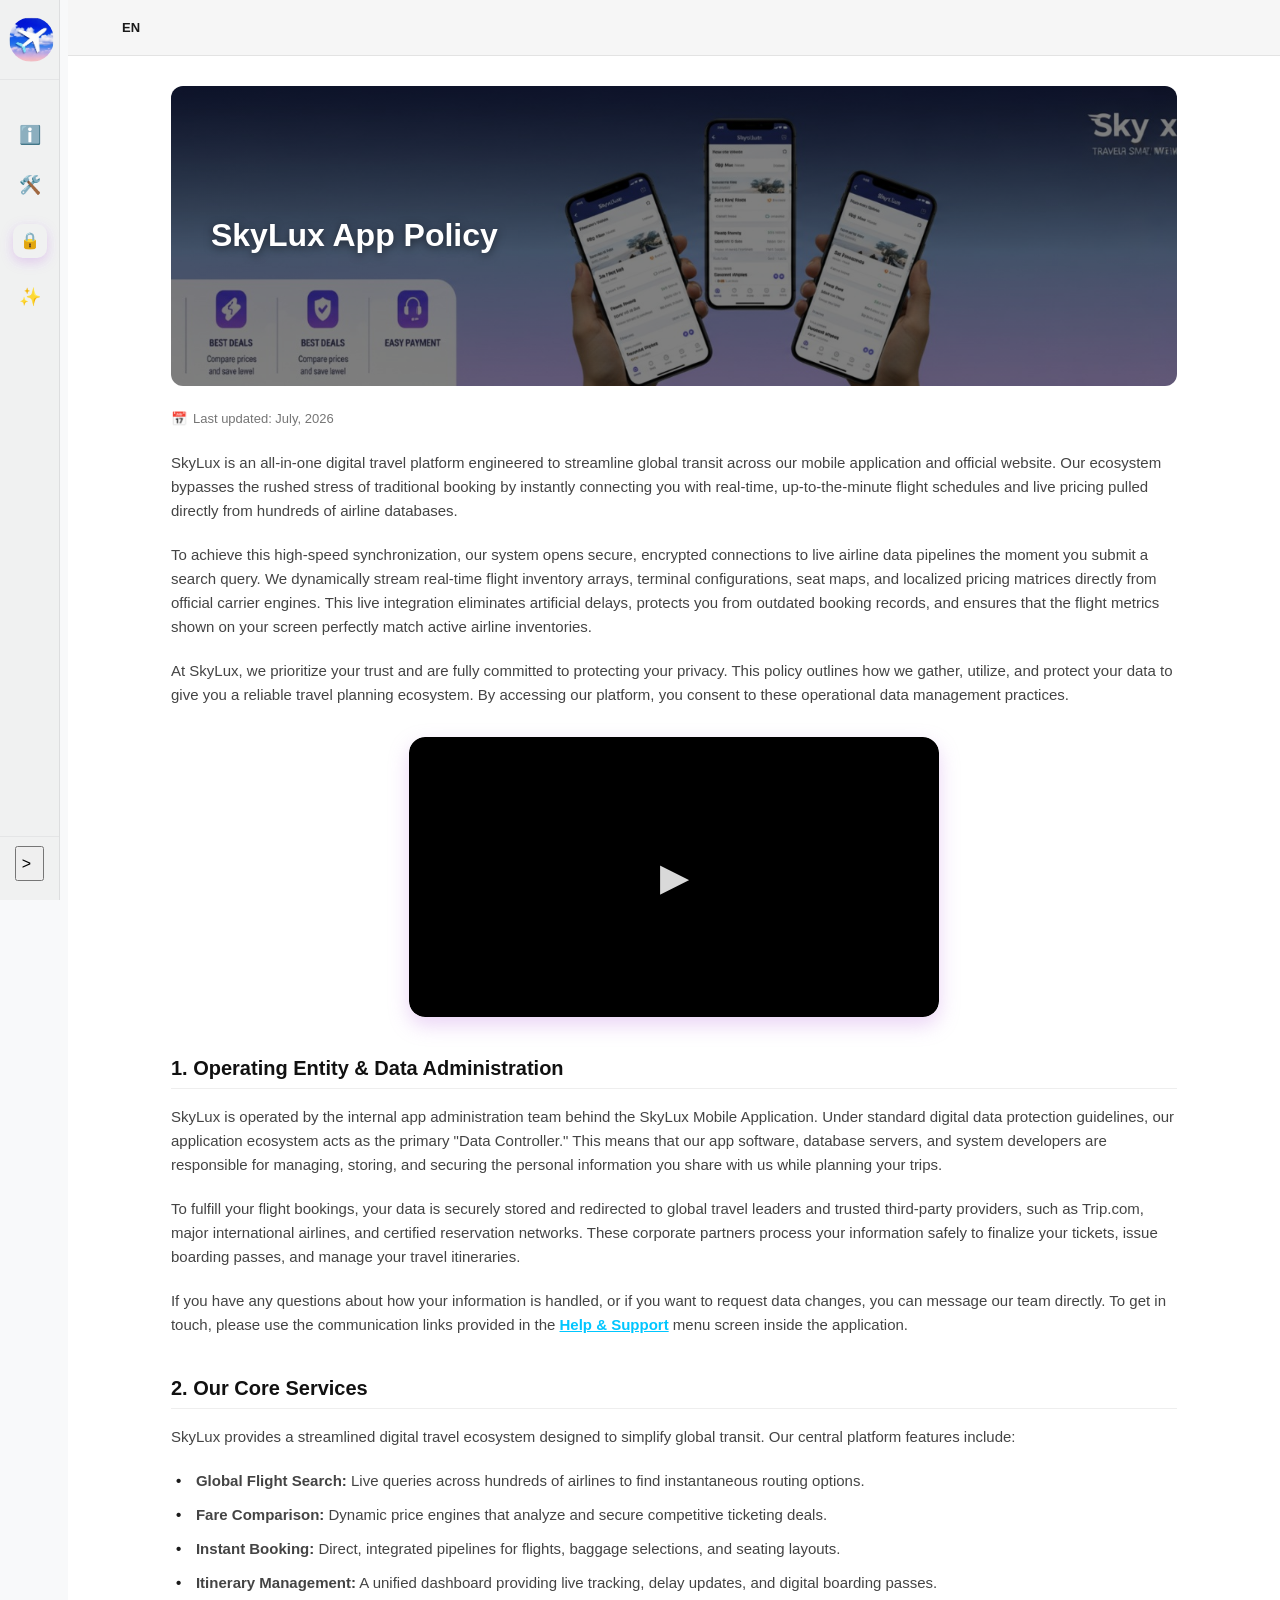
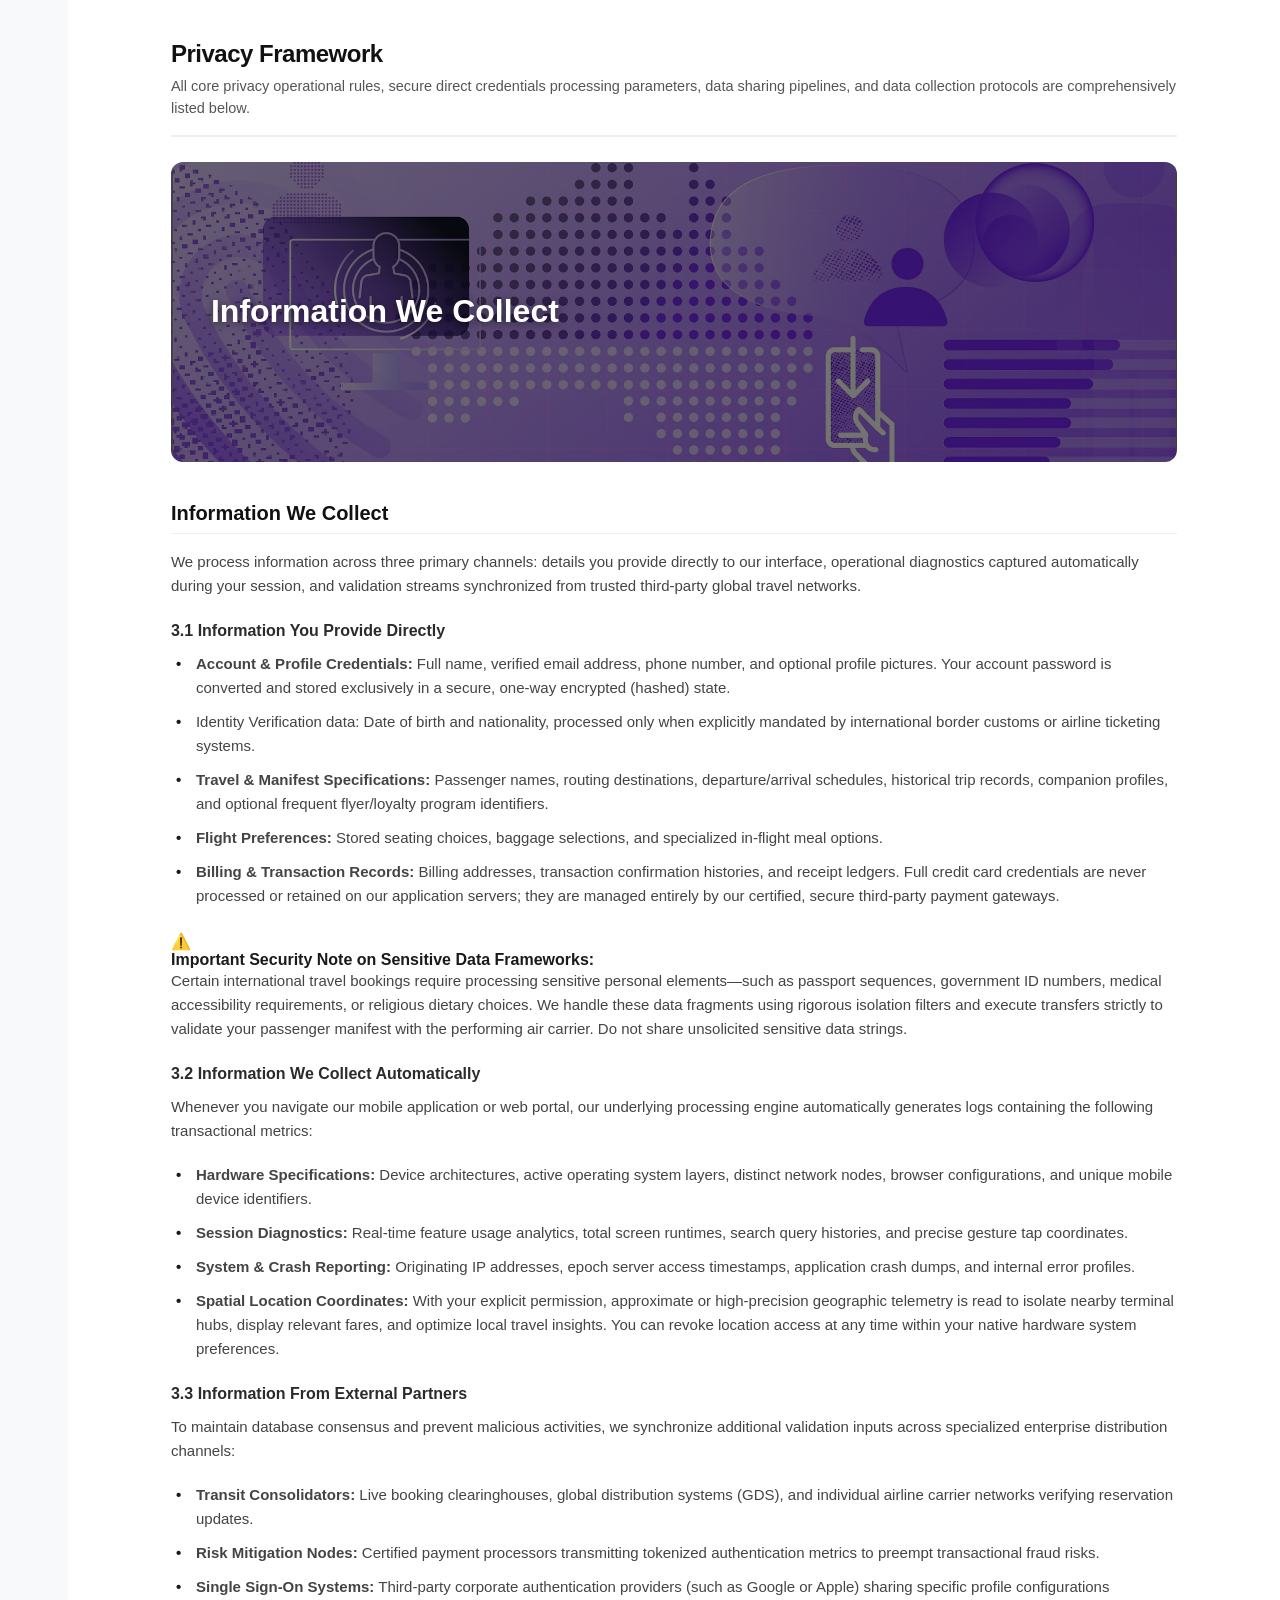
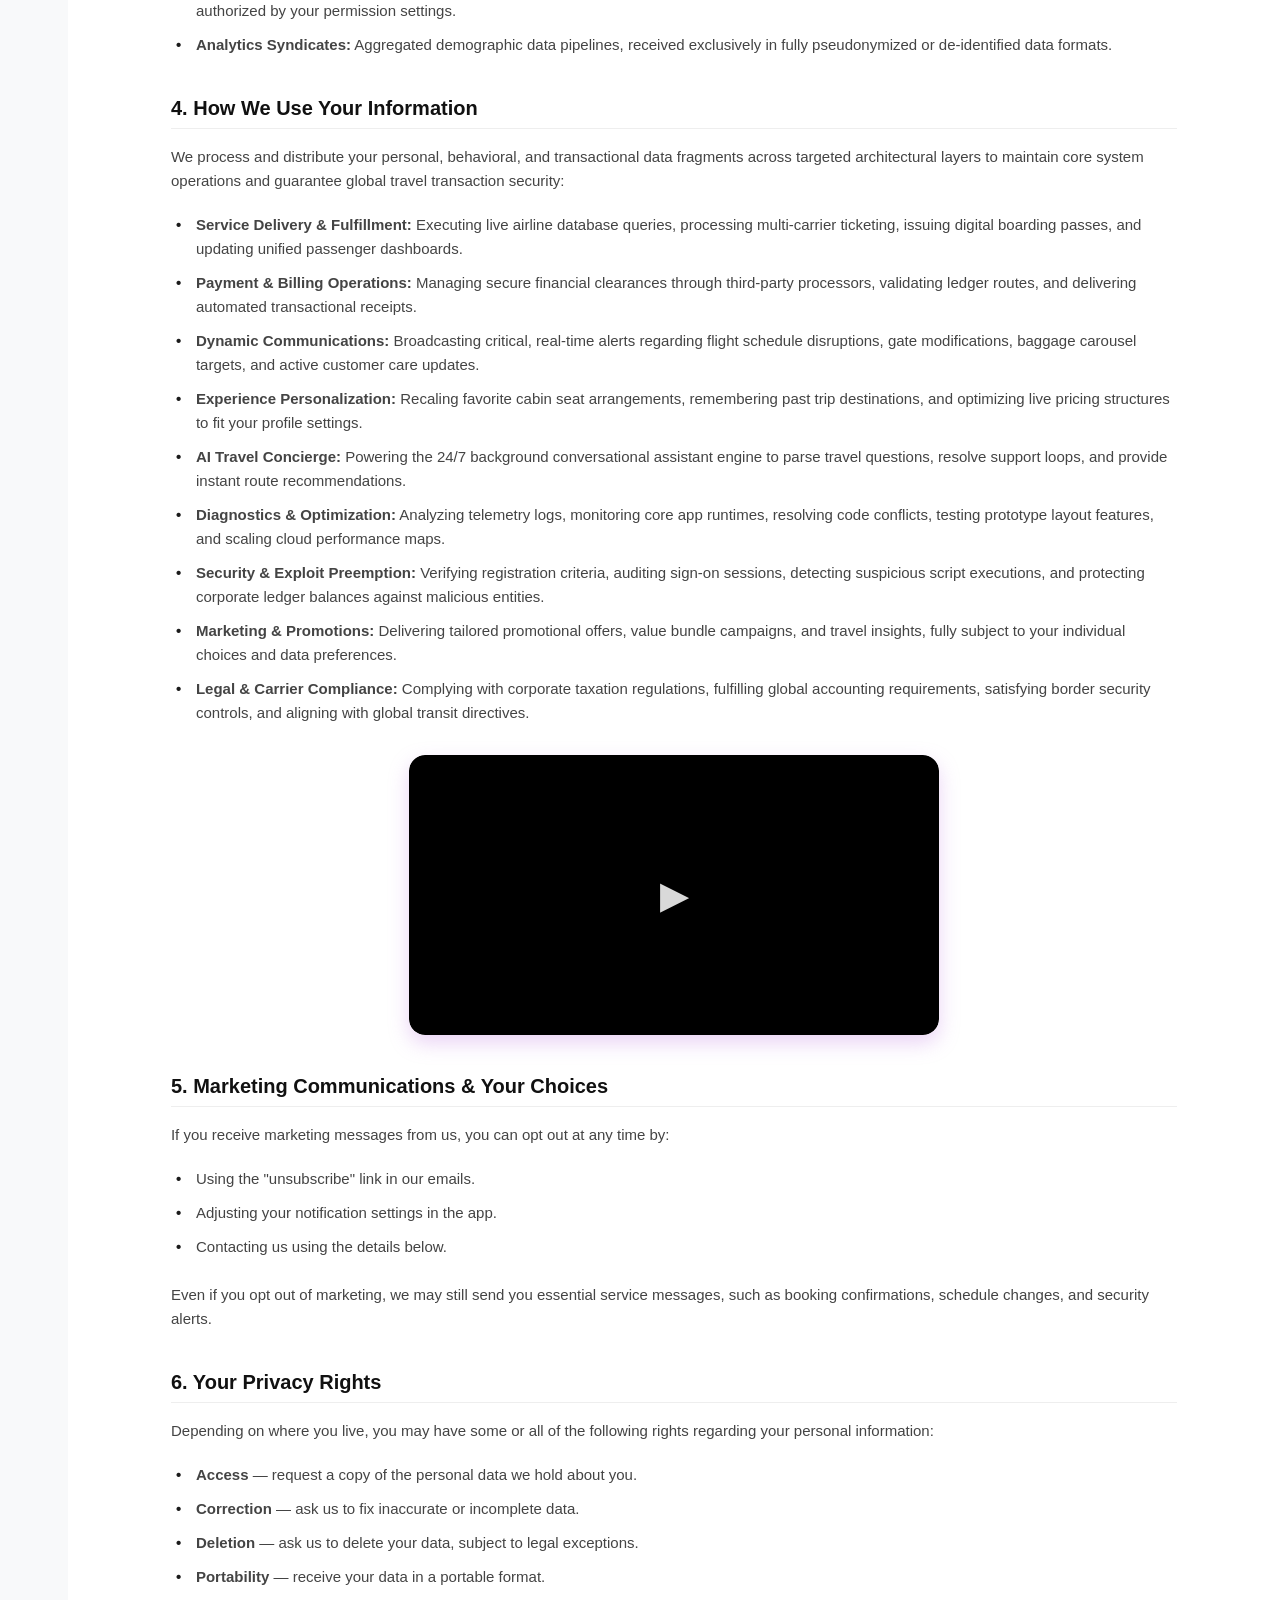
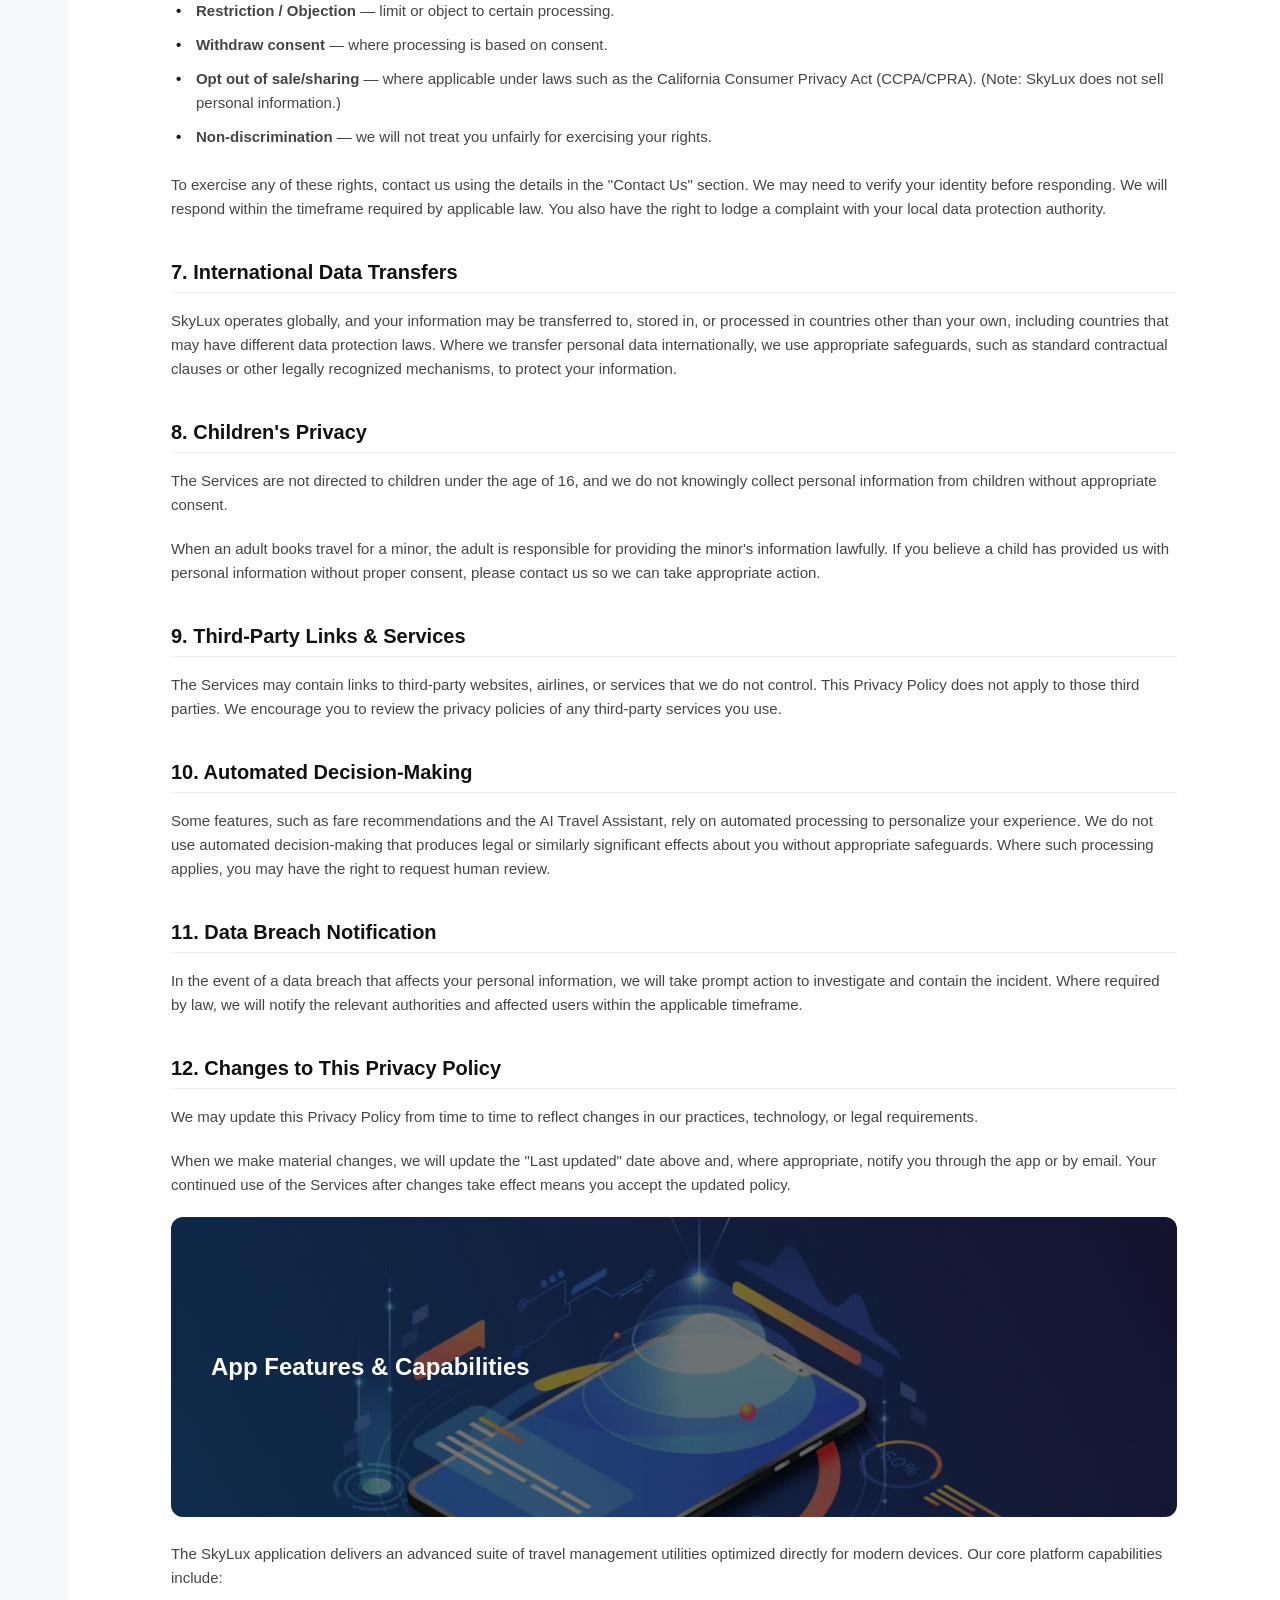
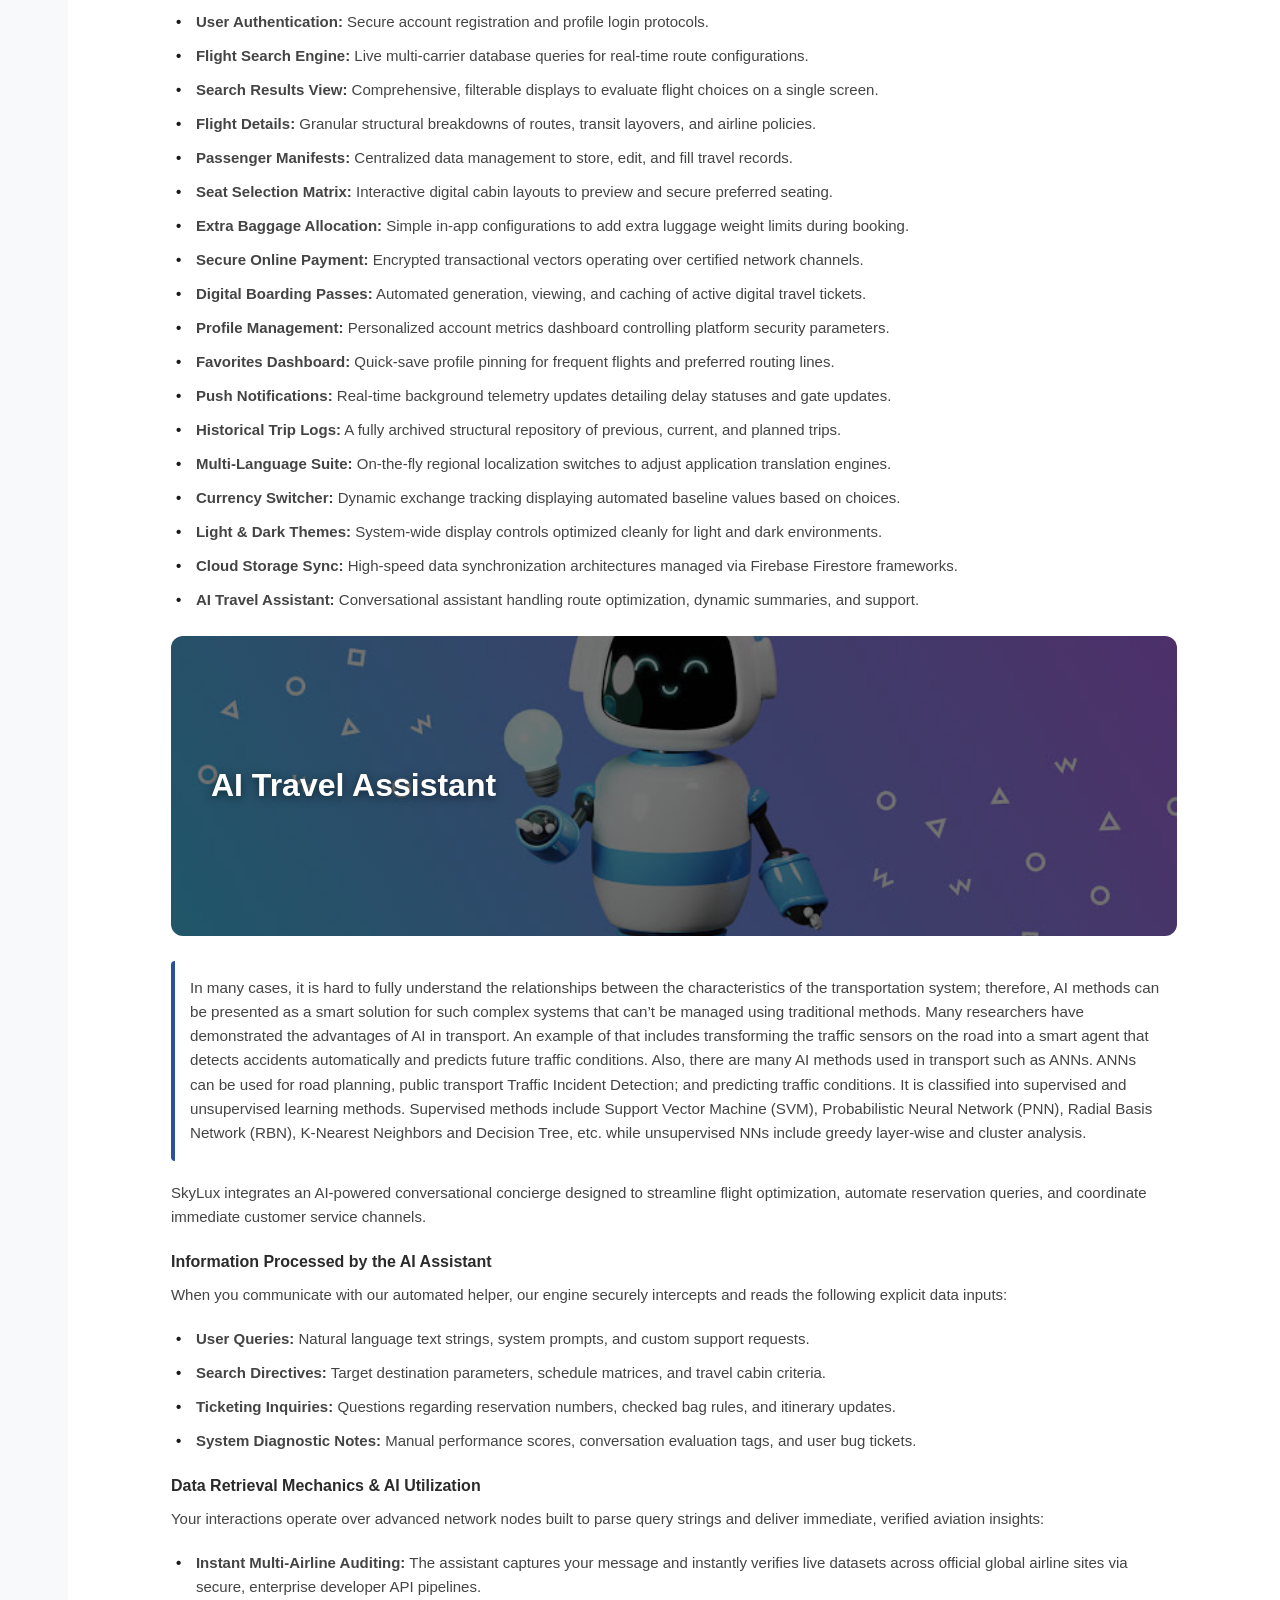
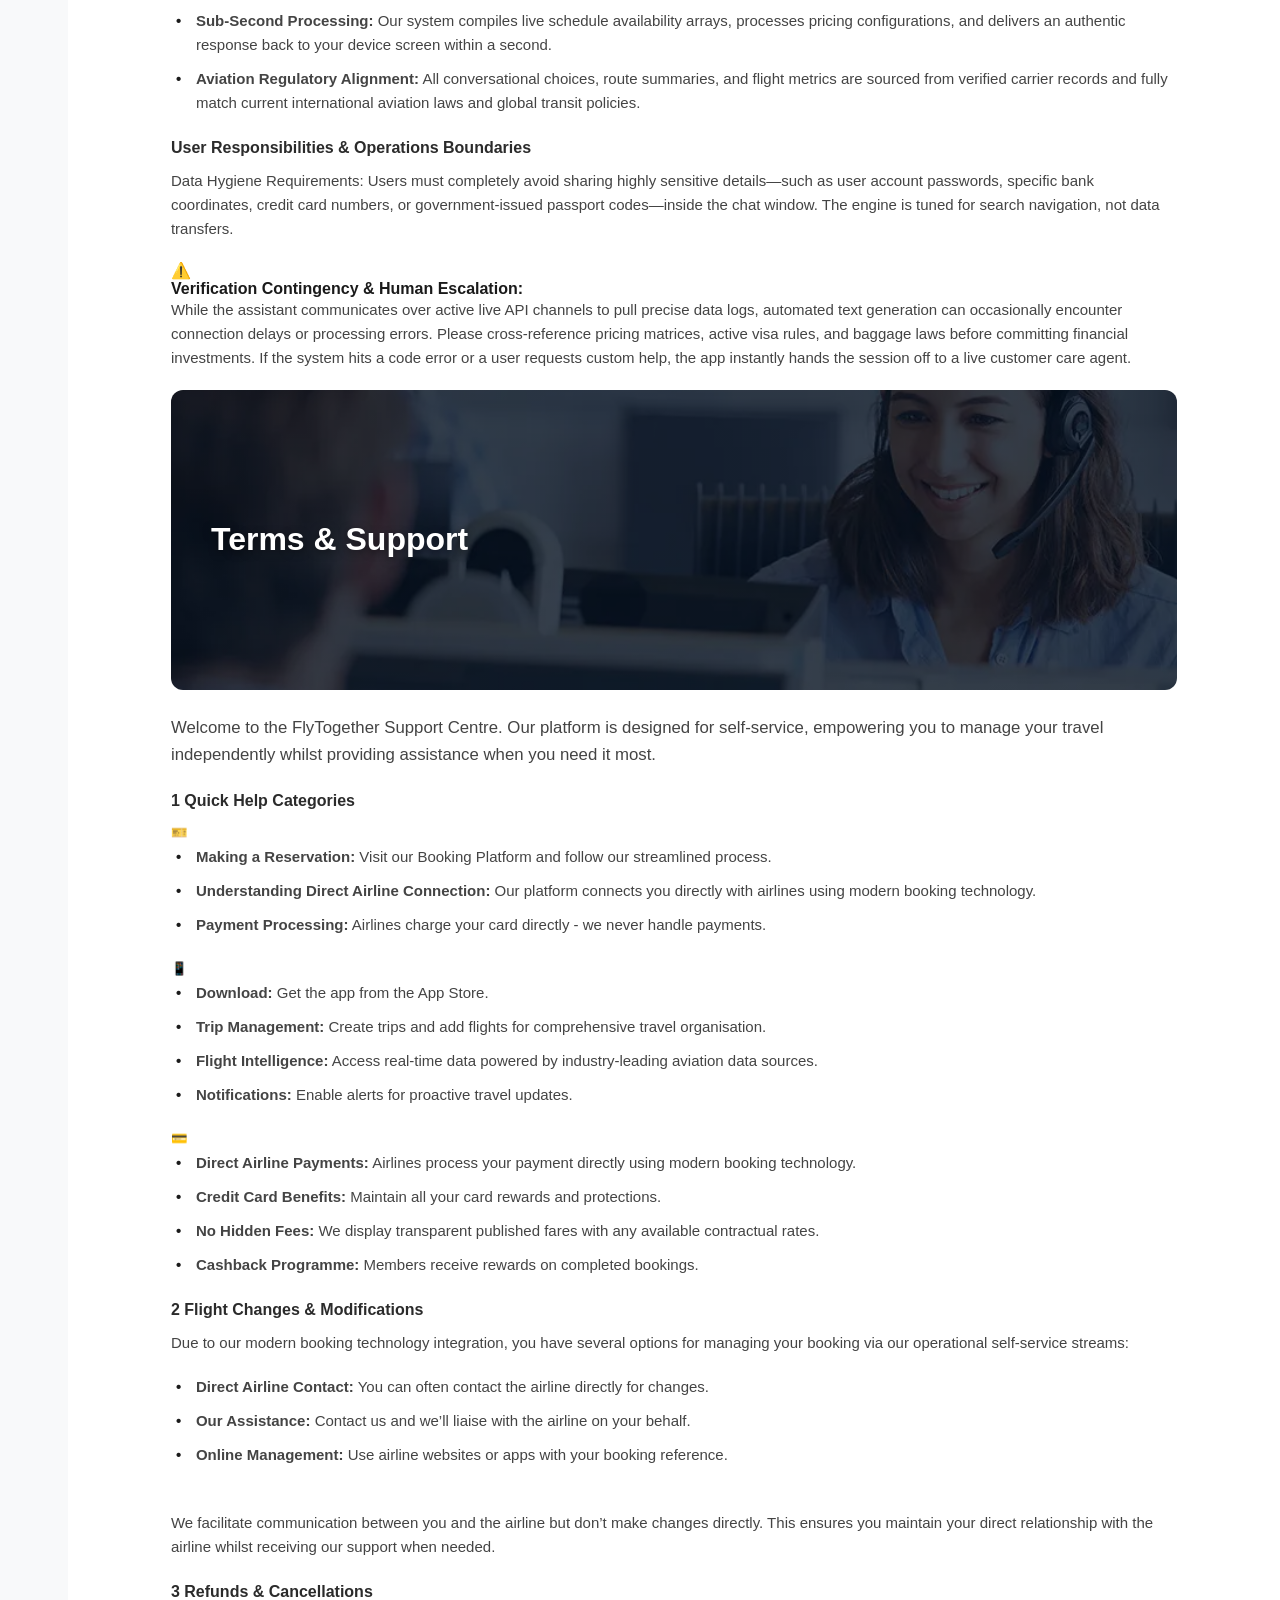
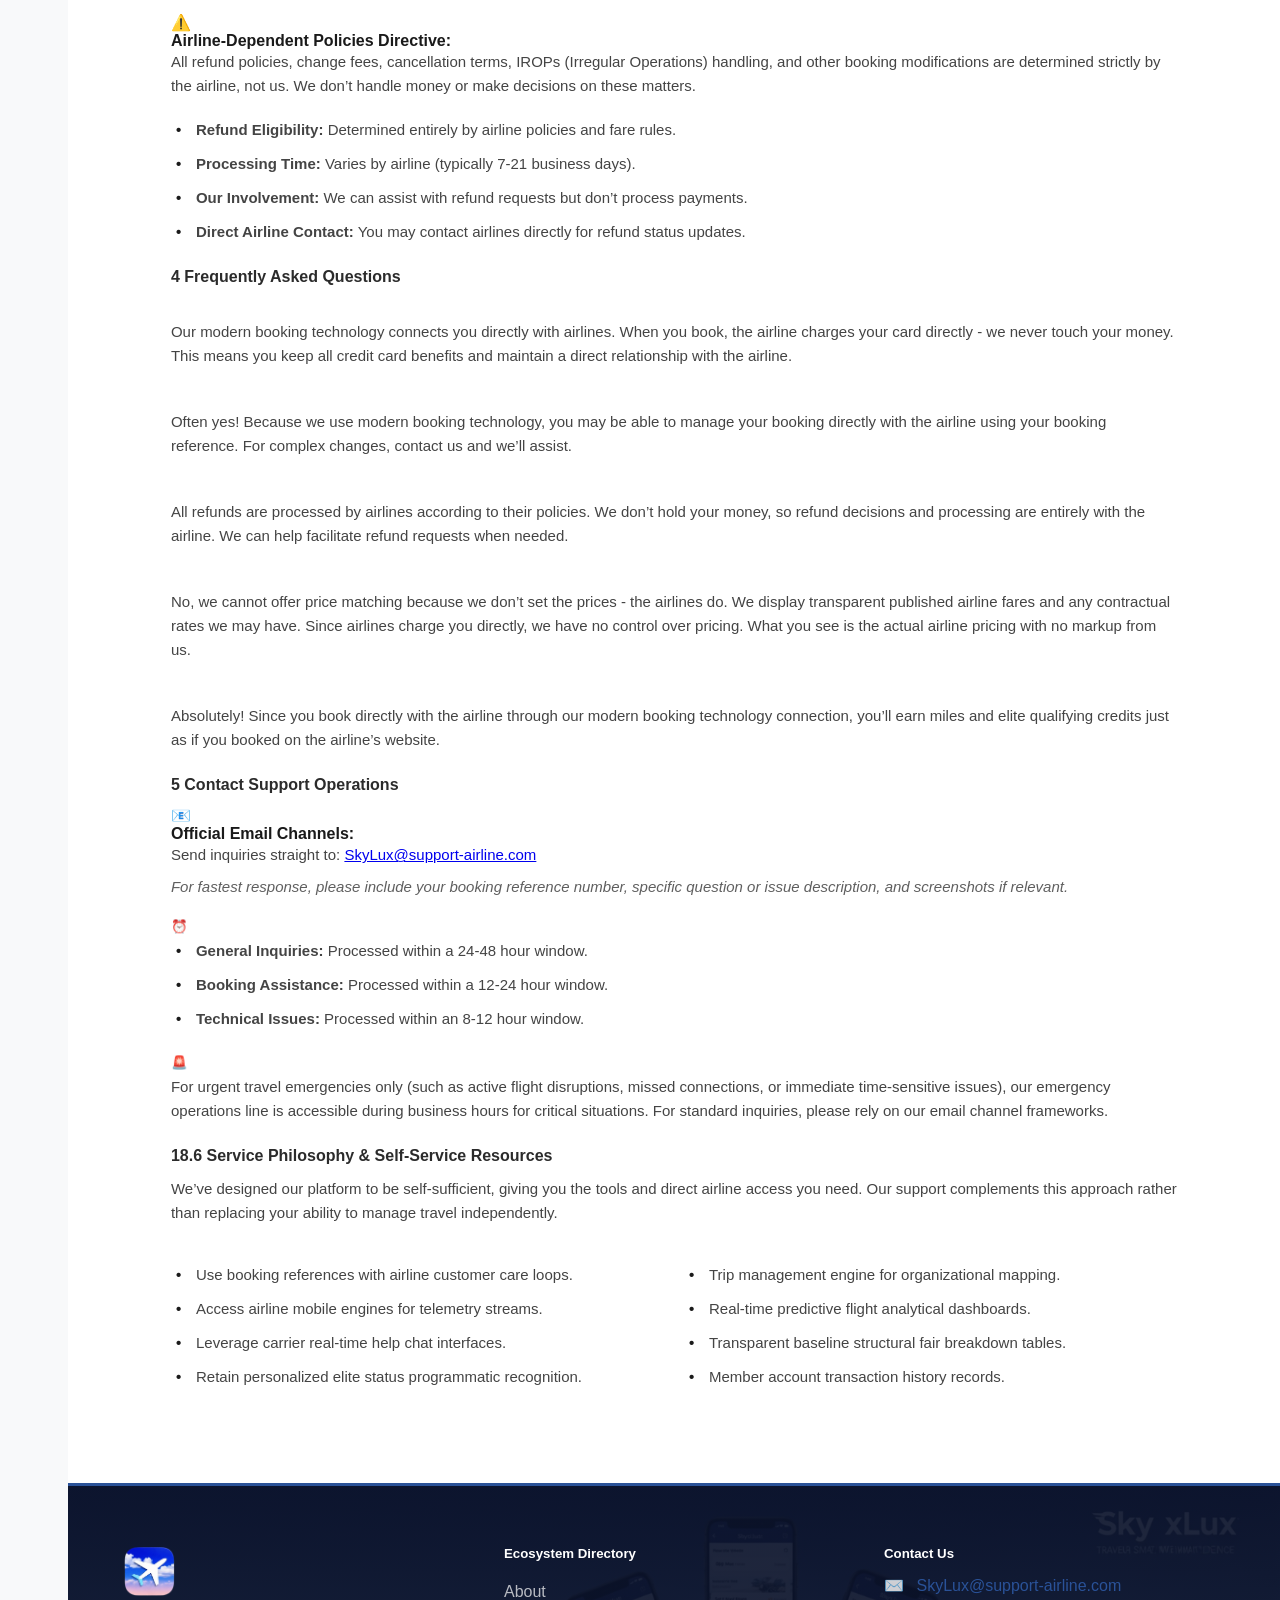
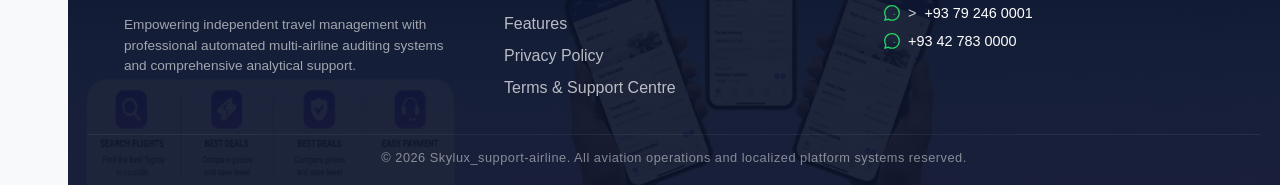
==== commit 9d95e918: "feat: complete section 18 support centre, responsive footer background, and smooth mathematical scro" ====
--- a/index.html
+++ b/index.html
@@ -26,7 +26,7 @@
     </li>
     <!-- END OF NEW ABOUT SELECTION ROW -->
 
-    <li data-section="terms" onclick="navigateToSection('terms')">
+    <li data-section="terms" onclick="navigateToSection('terms-support-anchor')">
         <span class="item-icon">🛠️</span>
         <span class="item-text" data-i18n="nav_terms">Terms &amp; Support</span>
     </li>
@@ -77,7 +77,7 @@
     <span class="item-text" data-i18n="nav_about">About</span>
 </li>
 
-            <li data-section="terms" onclick="navigateToSection('terms')">
+            <li data-section="terms" onclick="navigateToSection('terms-support-anchor')">
                 <span class="item-icon">🛠️</span>
                 <span class="item-text" data-i18n="nav_terms">Terms &amp; Support</span>
             </li>
@@ -97,7 +97,7 @@
     <div class="content-body">
 
         <!-- 1. HERO BANNER: Aligns perfectly inside the layout padding boundaries -->
-        <div class="policy-hero-banner" style="background-image: linear-gradient(rgba(0, 0, 0, 0.5), rgba(0, 0, 0, 0.5)), url('assets/hero.jpeg');">
+        <div class="policy-hero-banner" id="about" style="background-image: linear-gradient(rgba(0, 0, 0, 0.5), rgba(0, 0, 0, 0.5)), url('assets/hero.jpeg');">
             <!-- Text Block aligned to the left side of the banner container -->
             <div class="banner-text-left">
                 <h1 class="main-title" data-i18n="main_title">SkyLux App Policy</h1>
@@ -111,10 +111,11 @@
 
         <!-- -----------------------------------------section1 introduction-------------------------------------------- -->
         <!-- START OF SECTION 1 -->
-        <div class="section1" id="about">
+        <div class="section1">
             <p class="policy-text" data-i18n="intro_p1">
                 SkyLux is an all-in-one digital travel platform engineered to streamline global transit across our mobile application and official website. Our ecosystem bypasses the rushed stress of traditional booking by instantly connecting you with real-time, up-to-the-minute flight schedules and live pricing pulled directly from hundreds of airline databases.
             </p>
+            <p class="policy-text" data-i18n="intro_p3">To achieve this high-speed synchronization, our system opens secure, encrypted connections to live airline data pipelines the moment you submit a search query. We dynamically stream real-time flight inventory arrays, terminal configurations, seat maps, and localized pricing matrices directly from official carrier engines. This live integration eliminates artificial delays, protects you from outdated booking records, and ensures that the flight metrics shown on your screen perfectly match active airline inventories.</p>
             <p class="policy-text" data-i18n="intro_p2">
                 At SkyLux, we prioritize your trust and are fully committed to protecting your privacy. This policy outlines how we gather, utilize, protect, and retain your data to provide you with a reliable travel planning ecosystem. By accessing our platform or creating an account, you consent to these operational data management practices. If you do not agree with the terms outlined in this Privacy Policy, please discontinue your use of our Services.
             </p>
@@ -129,7 +130,7 @@
     <!-- FIX: Ensure toggleVideoPlay starts with a lowercase 't' -->
     <div class="video" onclick="toggleVideoPlay(this)">
         <div class="video-relative-wrapper">
-            <video src="assets/intro_app.mp4" loop muted playsinline></video>
+            <video src="assets/intro_app.mp4" loop playsinline></video>
             <div class="video-play-overlay">
                 <span class="play-triangle">▶</span>
             </div>
@@ -156,7 +157,7 @@
             </p>
 
             <p class="policy-text" data-i18n="admin_support">
-                If you have any questions about how your information is handled, or if you want to request data changes, you can message our team directly. To get in touch, please use the communication links provided in the "Help & Support" menu screen inside the application.
+                If you have any questions about how your information is handled, or if you want to request data changes, you can message our team directly. To get in touch, please use the communication links provided in the <a href="javascript:void(0)" onclick="navigateToSection('terms')" class="policy-inline-route-link" style="color: #00c6ff; text-decoration: underline; font-weight: 600; cursor: pointer;">Help &amp; Support</a> menu screen inside the application.
             </p>
         </div>
         <!-- END OF SECTION 3: DATA ADMINISTRATION -->
@@ -387,119 +388,523 @@
         <!-- ==================================================================== -->
         <!-- END OF SECTION 7: APPLICATION WALKTHROUGH VIDEO -->
         <!-- ==================================================================== -->
-
-        <!-- START OF SECTION 8: FEATURES SECTION (ANCHOR LINK POINT) -->
-        <div class="section8" id="features">
+         <!-- ========================================== -->
+<!-- SECTION 8: MARKETING COMMUNICATIONS        -->
+<!-- ========================================== -->
+<div class="section8" id="marketing-communications">
+    <!-- Section Header with Policy Class Styling -->
+    <h3 class="policy-section-title"> 
+        <span data-i18n="marketing_title">5.Marketing Communications &amp; Your Choices</span>
+    </h3>
+    
+    <p class="policy-text" data-i18n="marketing_intro">
+        If you receive marketing messages from us, you can opt out at any time by:
+    </p>
+    
+    <!-- Structured Core Action Points -->
+    <ul class="policy-list">
+        <li>
+            <span data-i18n="marketing_opt1">Using the "unsubscribe" link in our emails.</span>
+        </li>
+        <li>
+            <span data-i18n="marketing_opt2">Adjusting your notification settings in the app.</span>
+        </li>
+        <li>
+            <span data-i18n="marketing_opt3">Contacting us using the details below.</span>
+        </li>
+    </ul>
+    
+    <p class="policy-text important-notice" data-i18n="marketing_footer">
+        Even if you opt out of marketing, we may still send you essential service messages, such as booking confirmations, schedule changes, and security alerts.
+    </p>
+</div>
+
+<!-- ========================================== -->
+<!-- SECTION 9: YOUR PRIVACY RIGHTS            -->
+<!-- ========================================== -->
+<div class="section9" id="privacy-rights">
+    <h3 class="policy-section-title">
+        <span data-i18n="rights_title">9.Your Privacy Rights</span>
+    </h3>
+    
+    <p class="policy-text" data-i18n="rights_intro">
+        Depending on where you live, you may have some or all of the following rights regarding your personal information:
+    </p>
+    
+    <!-- Symmetrical Attribute Definition Mapping -->
+    <ul class="policy-list rights-matrix">
+        <li>
+            <strong data-i18n="right_access_lbl">Access</strong> — 
+            <span data-i18n="right_access_desc">request a copy of the personal data we hold about you.</span>
+        </li>
+        <li>
+            <strong data-i18n="right_correct_lbl">Correction</strong> — 
+            <span data-i18n="right_correct_desc">ask us to fix inaccurate or incomplete data.</span>
+        </li>
+        <li>
+            <strong data-i18n="right_delete_lbl">Deletion</strong> — 
+            <span data-i18n="right_delete_desc">ask us to delete your data, subject to legal exceptions.</span>
+        </li>
+        <li>
+            <strong data-i18n="right_port_lbl">Portability</strong> — 
+            <span data-i18n="right_port_desc">receive your data in a portable format.</span>
+        </li>
+        <li>
+            <strong data-i18n="right_restrict_lbl">Restriction / Objection</strong> — 
+            <span data-i18n="right_restrict_desc">limit or object to certain processing.</span>
+        </li>
+        <li>
+            <strong data-i18n="right_withdraw_lbl">Withdraw consent</strong> — 
+            <span data-i18n="right_withdraw_desc">where processing is based on consent.</span>
+        </li>
+        <li>
+            <strong data-i18n="right_optout_lbl">Opt out of sale/sharing</strong> — 
+            <span data-i18n="right_optout_desc">where applicable under laws such as the California Consumer Privacy Act (CCPA/CPRA). (Note: SkyLux does not sell personal information.)</span>
+        </li>
+        <li>
+            <strong data-i18n="right_discrim_lbl">Non-discrimination</strong> — 
+            <span data-i18n="right_discrim_desc">we will not treat you unfairly for exercising your rights.</span>
+        </li>
+    </ul>
+    
+    <p class="policy-text" data-i18n="rights_footer">
+        To exercise any of these rights, contact us using the details in the "Contact Us" section. We may need to verify your identity before responding. We will respond within the timeframe required by applicable law. You also have the right to lodge a complaint with your local data protection authority.
+    </p>
+</div>
+
+<!-- ========================================== -->
+<!-- SECTION 10: INTERNATIONAL DATA TRANSFERS   -->
+<!-- ========================================== -->
+<div class="section10" id="data-transfers">
+    <h3 class="policy-section-title">
+        <span data-i18n="transfers_title">10. International Data Transfers</span>
+    </h3>
+    <p class="policy-text" data-i18n="transfers_desc">
+        SkyLux operates globally, and your information may be transferred to, stored in, or processed in countries other than your own, including countries that may have different data protection laws. Where we transfer personal data internationally, we use appropriate safeguards, such as standard contractual clauses or other legally recognized mechanisms, to protect your information.
+    </p>
+</div>
+
+<!-- ========================================== -->
+<!-- SECTION 11: CHILDREN'S PRIVACY             -->
+<!-- ========================================== -->
+<div class="section11" id="childrens-privacy">
+    <h3 class="policy-section-title">
+        <span data-i18n="children_title">11. Children's Privacy</span>
+    </h3>
+    <p class="policy-text" data-i18n="children_p1">
+        The Services are not directed to children under the age of 16, and we do not knowingly collect personal information from children without appropriate consent. 
+    </p>
+    <p class="policy-text" data-i18n="children_p2">
+        When an adult books travel for a minor, the adult is responsible for providing the minor's information lawfully. If you believe a child has provided us with personal information without proper consent, please contact us so we can take appropriate action.
+    </p>
+</div>
+
+<!-- ========================================== -->
+<!-- SECTION 12: THIRD-PARTY LINKS & SERVICES   -->
+<!-- ========================================== -->
+<div class="section12" id="third-party-links">
+    <h3 class="policy-section-title"> 
+        <span data-i18n="links_title">12. Third-Party Links &amp; Services</span>
+    </h3>
+    <p class="policy-text" data-i18n="links_desc">
+        The Services may contain links to third-party websites, airlines, or services that we do not control. This Privacy Policy does not apply to those third parties. We encourage you to review the privacy policies of any third-party services you use.
+    </p>
+</div>
+
+<!-- ========================================== -->
+<!-- SECTION 13: AUTOMATED DECISION-MAKING      -->
+<!-- ========================================== -->
+<div class="section13" id="automated-decisions">
+    <h3 class="policy-section-title"> 
+        <span data-i18n="automated_title">13. Automated Decision-Making</span>
+    </h3>
+    <p class="policy-text" data-i18n="automated_desc">
+        Some features, such as fare recommendations and the AI Travel Assistant, rely on automated processing to personalize your experience. We do not use automated decision-making that produces legal or similarly significant effects about you without appropriate safeguards. Where such processing applies, you may have the right to request human review.
+    </p>
+</div>
+
+<!-- ========================================== -->
+<!-- SECTION 14: DATA BREACH NOTIFICATION       -->
+<!-- ========================================== -->
+<div class="section14" id="data-breach">
+    <h3 class="policy-section-title">
+        <span data-i18n="breach_title">14. Data Breach Notification</span>
+    </h3>
+    <p class="policy-text" data-i18n="breach_desc">
+        In the event of a data breach that affects your personal information, we will take prompt action to investigate and contain the incident. Where required by law, we will notify the relevant authorities and affected users within the applicable timeframe.
+    </p>
+</div>
+
+<!-- ========================================== -->
+<!-- SECTION 15: CHANGES TO THIS POLICY        -->
+<!-- ========================================== -->
+<div class="section15" id="policy-changes">
+    <h3 class="policy-section-title">
+        <span data-i18n="changes_title">15. Changes to This Privacy Policy</span>
+    </h3>
+    <p class="policy-text" data-i18n="changes_p1">
+        We may update this Privacy Policy from time to time to reflect changes in our practices, technology, or legal requirements. 
+    </p>
+    <p class="policy-text" data-i18n="changes_p2">
+        When we make material changes, we will update the "Last updated" date above and, where appropriate, notify you through the app or by email. Your continued use of the Services after changes take effect means you accept the updated policy.
+    </p>
+</div>
+    <!-- START OF SECTION 17: FEATURES SECTION (ANCHOR LINK POINT) -->
+<div class="section17" id="features">
+    <div class="policy-hero-banner features-banner-bg" style="background-image: linear-gradient(rgba(0, 0, 0, 0.55), rgba(0, 0, 0, 0.55)), url('assets/feature.jpeg');">
+                <div class="banner-text-left">
+                    <h2 class="section-title" data-i18n="section17_main_title" style="color: #ffffff !important; border: none; margin: 0; padding: 0;">App Features &amp; Capabilities</h2>
+                </div>
+            </div>
+
+    <p class="policy-text" data-i18n="features_intro" style="margin-top: 15px;">
+        The SkyLux application delivers an advanced suite of travel management utilities optimized directly for modern devices. Our core platform capabilities include:
+    </p>
+
+    <ul class="features-grid-list">
+        <li><strong data-i18n="feat1_title">User Authentication:</strong> <span data-i18n="feat1_desc">Secure account registration and profile login protocols.</span></li>
+        <li><strong data-i18n="feat2_title">Flight Search Engine:</strong> <span data-i18n="feat2_desc">Live multi-carrier database queries for real-time route configurations.</span></li>
+        <li><strong data-i18n="feat3_title">Search Results View:</strong> <span data-i18n="feat3_desc">Comprehensive, filterable displays to evaluate flight choices on a single screen.</span></li>
+        <li><strong data-i18n="feat4_title">Flight Details:</strong> <span data-i18n="feat4_desc">Granular structural breakdowns of routes, transit layovers, and airline policies.</span></li>
+        <li><strong data-i18n="feat5_title">Passenger Manifests:</strong> <span data-i18n="feat5_desc">Centralized data management to store, edit, and fill travel records.</span></li>
+        <li><strong data-i18n="feat6_title">Seat Selection Matrix:</strong> <span data-i18n="feat6_desc">Interactive digital cabin layouts to preview and secure preferred seating.</span></li>
+        <li><strong data-i18n="feat7_title">Extra Baggage Allocation:</strong> <span data-i18n="feat7_desc">Simple in-app configurations to add extra luggage weight limits during booking.</span></li>
+        <li><strong data-i18n="feat8_title">Secure Online Payment:</strong> <span data-i18n="feat8_desc">Encrypted transactional vectors operating over certified network channels.</span></li>
+        <li><strong data-i18n="feat9_title">Digital Boarding Passes:</strong> <span data-i18n="feat9_desc">Automated generation, viewing, and caching of active digital travel tickets.</span></li>
+        <li><strong data-i18n="feat10_title">Profile Management:</strong> <span data-i18n="feat10_desc">Personalized account metrics dashboard controlling platform security parameters.</span></li>
+        <li><strong data-i18n="feat11_title">Favorites Dashboard:</strong> <span data-i18n="feat11_desc">Quick-save profile pinning for frequent flights and preferred routing lines.</span></li>
+        <li><strong data-i18n="feat12_title">Push Notifications:</strong> <span data-i18n="feat12_desc">Real-time background telemetry updates detailing delay statuses and gate updates.</span></li>
+        <li><strong data-i18n="feat13_title">Historical Trip Logs:</strong> <span data-i18n="feat13_desc">A fully archived structural repository of previous, current, and planned trips.</span></li>
+        <li><strong data-i18n="feat14_title">Multi-Language Suite:</strong> <span data-i18n="feat14_desc">On-the-fly regional localization switches to adjust application translation engines.</span></li>
+        <li><strong data-i18n="feat15_title">Currency Switcher:</strong> <span data-i18n="feat15_desc">Dynamic exchange tracking displaying automated baseline values based on choices.</span></li>
+        <li><strong data-i18n="feat16_title">Light &amp; Dark Themes:</strong> <span data-i18n="feat16_desc">System-wide display controls optimized cleanly for light and dark environments.</span></li>
+        <li><strong data-i18n="feat17_title">Cloud Storage Sync:</strong> <span data-i18n="feat17_desc">High-speed data synchronization architectures managed via Firebase Firestore frameworks.</span></li>
+        <li><strong data-i18n="feat18_title">AI Travel Assistant:</strong> <span data-i18n="feat18_desc">Conversational assistant handling route optimization, dynamic summaries, and support.</span></li>
+    </ul>
+</div>
+<!-- END OF SECTION 17: FEATURES SECTION -->
+
+        <!-- ==================================================================== -->
+        <!-- START OF SECTION 16: AI TRAVEL ASSISTANT -->
+<!-- ==================================================================== -->
+<!-- SECTION 16: AI Travel Assistant -->
+<!-- START OF SECTION 16: AI TRAVEL ASSISTANT -->
+<!-- ==================================================================== -->
+<!-- SECTION 16: AI Travel Assistant -->
+<div class="section16" id="ai-assistant">
+    
+    <!-- AI Travel Assistant Banner with Tint Overlay -->
+    <div class="policy-hero-banner features-banner-bg" style="background-image: linear-gradient(rgba(0, 0, 0, 0.55), rgba(0, 0, 0, 0.55)), url('assets/ai.jpeg');">
+        <div class="banner-text-left">
+            <h3 class="main-title" data-i18n="section16_main_title" style="color: #ffffff !important; border: none; margin: 0; padding: 0;">AI Travel Assistant</h3>
+        </div>
+    </div>
+
+    <!-- Academic Transit AI Foundation Overview (Injected under the picture) -->
+    <div class="policy-academic-context" style="margin: 20px 0; padding: 15px; background-color: rgba(255, 255, 255, 0.03); border-left: 4px solid #2a5298; border-radius: 4px;">
+        <p class="policy-text contextual-theory" data-i18n="ai_academic_theory" style="font-size: 0.95rem; line-height: 1.6; margin: 0;">
+            In many cases, it is hard to fully understand the relationships between the characteristics of the transportation system; therefore, AI methods can be presented as a smart solution for such complex systems that can’t be managed using traditional methods. Many researchers have demonstrated the advantages of AI in transport. An example of that includes transforming the traffic sensors on the road into a smart agent that detects accidents automatically and predicts future traffic conditions. Also, there are many AI methods used in transport such as ANNs. ANNs can be used for road planning, public transport [20,21] Traffic Incident Detection; and predicting traffic conditions. It is classified into supervised and unsupervised learning methods. Supervised methods include Support Vector Machine (SVM), Probabilistic Neural Network (PNN), Radial Basis Network (RBN), K-Nearest Neighbors and Decision Tree, etc. while unsupervised NNs include greedy layer-wise and cluster analysis.
+        </p>
+    </div>
+       
+    <p class="policy-text" data-i18n="ai_main_intro">
+        SkyLux integrates an AI-powered conversational concierge designed to streamline flight optimization, automate reservation queries, and coordinate immediate customer service channels.
+    </p>
+
+    <!-- SUBSECTION 16.1 -->
+    <div class="policy-subsection">
+        <h4 data-i18n="ai_sub1_title">1. Information Processed by the AI Assistant</h4>
+        <p class="policy-text" data-i18n="ai_sub1_intro">
+            When you communicate with our automated helper, our engine securely intercepts and reads the following explicit data inputs:
+        </p>
+        <ul>
+            <li><strong data-i18n="ai_msg_title">User Queries:</strong> <span data-i18n="ai_msg_desc">Natural language text strings, system prompts, and custom support requests.</span></li>
+            <li><strong data-i18n="ai_search_title">Search Directives:</strong> <span data-i18n="ai_search_desc">Target destination parameters, schedule matrices, and travel cabin criteria.</span></li>
+            <li><strong data-i18n="ai_book_title">Ticketing Inquiries:</strong> <span data-i18n="ai_book_desc">Questions regarding reservation numbers, checked bag rules, and itinerary updates.</span></li>
+            <li><strong data-i18n="ai_feed_title">System Diagnostic Notes:</strong> <span data-i18n="ai_feed_desc">Manual performance scores, conversation evaluation tags, and user bug tickets.</span></li>
+        </ul>
+    </div>
+
+    <!-- SUBSECTION 16.2 -->
+    <div class="policy-subsection">
+        <h4 data-i18n="ai_sub2_title">2. Data Retrieval Mechanics &amp; AI Utilization</h4>
+        <p class="policy-text" data-i18n="ai_sub2_intro">
+            Your interactions operate over advanced network nodes built to parse query strings and deliver immediate, verified aviation insights:
+        </p>
+        <ul>
+            <li><strong data-i18n="ai_api_title">Instant Multi-Airline Auditing:</strong> <span data-i18n="ai_api_desc">The assistant captures your message and instantly verifies live datasets across official global airline sites via secure, enterprise developer API pipelines.</span></li>
+            <li><strong data-i18n="ai_speed_title">Sub-Second Processing:</strong> <span data-i18n="ai_speed_desc">Our system compiles live schedule availability arrays, processes pricing configurations, and delivers an authentic response back to your device screen within a second.</span></li>
+            <li><strong data-i18n="ai_law_title">Aviation Regulatory Alignment:</strong> <span data-i18n="ai_law_desc">All conversational choices, route summaries, and flight metrics are sourced from verified carrier records and fully match current international aviation laws and global transit policies.</span></li>
+        </ul>
+    </div>
+
+    <!-- SUBSECTION 16.3 -->
+    <div class="policy-subsection">
+        <h4 data-i18n="ai_sub3_title">3. User Responsibilities &amp; Operations Boundaries</h4>
+        
+        <p class="policy-text" data-i18n="ai_security_note">
+            <strong>Data Hygiene Requirements:</strong> Users must completely avoid sharing highly sensitive details—such as user account passwords, specific bank coordinates, credit card numbers, or government-issued passport codes—inside the chat window. The engine is tuned for search navigation, not data transfers.
+        </p>
+
+        <div class="legal-notice-card warning-accent">
+            <span class="card-icon">⚠️</span>
+            <div class="card-content">
+                <strong data-i18n="ai_verify_title">Verification Contingency &amp; Human Escalation:</strong>
+                <p class="policy-text smaller-text" data-i18n="ai_verify_desc">
+                    While the assistant communicates over active live API channels to pull precise data logs, automated text generation can occasionally encounter connection delays or processing errors. Please cross-reference pricing matrices, active visa rules, and baggage laws before committing financial investments. If the system hits a code error or a user requests custom help, the app instantly hands the session off to a live customer care agent.
+                </p>
+            </div>
+        </div>
+    </div>
+</div> <!-- Closes the .section16 wrapper correctly -->
+
+<!-- ==================================================================== -->
+<!-- END OF SECTION 16: AI TRAVEL ASSISTANT -->
+<!-- ==================================================================== -->
+<!-- ==================================================================== -->
+<!-- START OF SECTION 18: TERMS & SUPPORT CENTRE (NAVIGATION ANCHOR)     -->
+<!-- ==================================================================== -->
+<div class="section18" id="terms-support-anchor">
+    
+    <!-- Visual Hero Header Banner for Terms & Support -->
+    <div class="policy-hero-banner features-banner-bg" style="background-image: linear-gradient(rgba(0, 0, 0, 0.6), rgba(0, 0, 0, 0.6)), url('assets/term.jpeg');">
+        <div class="banner-text-left">
+            <h3 class="main-title" data-i18n="support_hero_title" style="color: #ffffff !important; border: none; margin: 0; padding: 0;">Terms &amp; Support</h3>
+        </div>
+    </div>
+
+    <!-- Introduction Framework -->
+    <p class="policy-text" data-i18n="support_welcome" style="margin-top: 20px; font-size: 1.05rem; font-weight: 500;">
+        Welcome to the FlyTogether Support Centre. Our platform is designed for self-service, empowering you to manage your travel independently whilst providing assistance when you need it most.
+    </p>
+
+    <!-- SUBSECTION 1: QUICK HELP GRID -->
+    <div class="policy-subsection">
+        <h4 data-i18n="quick_help_title" class="sub-heading-accent">1 Quick Help Categories</h4>
+        
+        <!-- Grid Axis: Booking Support -->
+        <h5 data-i18n="qh_booking_header" style="margin: 15px 0 5px 0; color: #ffffff;">🎫 Booking Support</h5>
+        <ul class="policy-list">
+            <li><strong data-i18n="qh_b1_lbl">Making a Reservation:</strong> <span data-i18n="qh_b1_desc">Visit our Booking Platform and follow our streamlined process.</span></li>
+            <li><strong data-i18n="qh_b2_lbl">Understanding Direct Airline Connection:</strong> <span data-i18n="qh_b2_desc">Our platform connects you directly with airlines using modern booking technology.</span></li>
+            <li><strong data-i18n="qh_b3_lbl">Payment Processing:</strong> <span data-i18n="qh_b3_desc">Airlines charge your card directly - we never handle payments.</span></li>
+        </ul>
+
+        <!-- Grid Axis: Mobile App Support -->
+        <h5 data-i18n="qh_mobile_header" style="margin: 15px 0 5px 0; color: #ffffff;">📱 Mobile App Support</h5>
+        <ul class="policy-list">
+            <li><strong data-i18n="qh_m1_lbl">Download:</strong> <span data-i18n="qh_m1_desc">Get the app from the App Store.</span></li>
+            <li><strong data-i18n="qh_m2_lbl">Trip Management:</strong> <span data-i18n="qh_m2_desc">Create trips and add flights for comprehensive travel organisation.</span></li>
+            <li><strong data-i18n="qh_m3_lbl">Flight Intelligence:</strong> <span data-i18n="qh_m3_desc">Access real-time data powered by industry-leading aviation data sources.</span></li>
+            <li><strong data-i18n="qh_m4_lbl">Notifications:</strong> <span data-i18n="qh_m4_desc">Enable alerts for proactive travel updates.</span></li>
+        </ul>
+
+        <!-- Grid Axis: Payment & Transparency -->
+        <h5 data-i18n="qh_pay_header" style="margin: 15px 0 5px 0; color: #ffffff;">💳 Payment &amp; Transparency</h5>
+        <ul class="policy-list">
+            <li><strong data-i18n="qh_p1_lbl">Direct Airline Payments:</strong> <span data-i18n="qh_p1_desc">Airlines process your payment directly using modern booking technology.</span></li>
+            <li><strong data-i18n="qh_p2_lbl">Credit Card Benefits:</strong> <span data-i18n="qh_p2_desc">Maintain all your card rewards and protections.</span></li>
+            <li><strong data-i18n="qh_p3_lbl">No Hidden Fees:</strong> <span data-i18n="qh_p3_desc">We display transparent published fares with any available contractual rates.</span></li>
+            <li><strong data-i18n="qh_p4_lbl">Cashback Programme:</strong> <span data-i18n="qh_p4_desc">Members receive rewards on completed bookings.</span></li>
+        </ul>
+    </div>
+
+    <!-- SUBSECTION .2: FLIGHT CHANGES -->
+    <div class="policy-subsection">
+        <h4 data-i18n="changes_title1" class="sub-heading-accent">2 Flight Changes &amp; Modifications</h4>
+        <p class="policy-text" data-i18n="changes_intro">
+            Due to our modern booking technology integration, you have several options for managing your booking via our operational self-service streams:
+        </p>
+        <ul class="policy-list">
+            <li><strong data-i18n="ch_opt1_lbl">Direct Airline Contact:</strong> <span data-i18n="ch_opt1_desc">You can often contact the airline directly for changes.</span></li>
+            <li><strong data-i18n="ch_opt2_lbl">Our Assistance:</strong> <span data-i18n="ch_opt2_desc">Contact us and we’ll liaise with the airline on your behalf.</span></li>
+            <li><strong data-i18n="ch_opt3_lbl">Online Management:</strong> <span data-i18n="ch_opt3_desc">Use airline websites or apps with your booking reference.</span></li>
+        </ul>
+        
+        <h5 data-i18n="role_header" style="margin: 15px 0 5px 0; color: #ffffff;">Our Operational Boundary Role</h5>
+        <p class="policy-text" data-i18n="role_desc">
+            We facilitate communication between you and the airline but don’t make changes directly. This ensures you maintain your direct relationship with the airline whilst receiving our support when needed.
+        </p>
+    </div>
+
+    <!-- SUBSECTION 3: REFUNDS & CANCELLATIONS (SAFETY CONDITIONAL BINDING) -->
+    <div class="policy-subsection">
+        <h4 data-i18n="refunds_title" class="sub-heading-accent">3 Refunds &amp; Cancellations</h4>
+        
+        <!-- Safety Override Guardrail Notice -->
+        <div class="legal-notice-card warning-accent" style="margin-bottom: 15px;">
+            <span class="card-icon">⚠️</span>
+            <div class="card-content">
+                <strong data-i18n="refunds_guard_title">Airline-Dependent Policies Directive:</strong>
+                <p class="policy-text smaller-text" data-i18n="refunds_guard_desc">
+                    All refund policies, change fees, cancellation terms, IROPs (Irregular Operations) handling, and other booking modifications are determined strictly by the airline, not us. We don’t handle money or make decisions on these matters.
+                </p>
+            </div>
+        </div>
+
+        <ul class="policy-list">
+            <li><strong data-i18n="ref_p1_lbl">Refund Eligibility:</strong> <span data-i18n="ref_p1_desc">Determined entirely by airline policies and fare rules.</span></li>
+            <li><strong data-i18n="ref_p2_lbl">Processing Time:</strong> <span data-i18n="ref_p2_desc">Varies by airline (typically 7-21 business days).</span></li>
+            <li><strong data-i18n="ref_p3_lbl">Our Involvement:</strong> <span data-i18n="ref_p3_desc">We can assist with refund requests but don’t process payments.</span></li>
+            <li><strong data-i18n="ref_p4_lbl">Direct Airline Contact:</strong> <span data-i18n="ref_p4_desc">You may contact airlines directly for refund status updates.</span></li>
+        </ul>
+    </div>
+
+        <!-- SECTION 18: FREQUENTLY ASKED QUESTIONS -->
+    <div class="policy-subsection">
+        <h4 data-i18n="faq_title" class="sub-heading-accent">4 Frequently Asked Questions</h4>
+        
+        <div class="faq-item" style="margin-bottom: 15px;">
+            <strong class="faq-question" style="color: #ffffff; display: block; margin-bottom: 4px;" data-i18n="faq_q1">How does the direct payment system work?</strong>
+            <p class="policy-text" data-i18n="faq_a1">Our modern booking technology connects you directly with airlines. When you book, the airline charges your card directly - we never touch your money. This means you keep all credit card benefits and maintain a direct relationship with the airline.</p>
+        </div>
+
+        <div class="faq-item" style="margin-bottom: 15px;">
+            <strong class="faq-question" style="color: #ffffff; display: block; margin-bottom: 4px;" data-i18n="faq_q2">Can I modify my booking myself?</strong>
+            <p class="policy-text" data-i18n="faq_a2">Often yes! Because we use modern booking technology, you may be able to manage your booking directly with the airline using your booking reference. For complex changes, contact us and we’ll assist.</p>
+        </div>
+
+        <div class="faq-item" style="margin-bottom: 15px;">
+            <strong class="faq-question" style="color: #ffffff; display: block; margin-bottom: 4px;" data-i18n="faq_q3">What about refunds?</strong>
+            <p class="policy-text" data-i18n="faq_a3">All refunds are processed by airlines according to their policies. We don’t hold your money, so refund decisions and processing are entirely with the airline. We can help facilitate refund requests when needed.</p>
+        </div>
+
+        <div class="faq-item" style="margin-bottom: 15px;">
+            <strong class="faq-question" style="color: #ffffff; display: block; margin-bottom: 4px;" data-i18n="faq_q4">Do you offer price matching?</strong>
+            <p class="policy-text" data-i18n="faq_a4">No, we cannot offer price matching because we don’t set the prices - the airlines do. We display transparent published airline fares and any contractual rates we may have. Since airlines charge you directly, we have no control over pricing. What you see is the actual airline pricing with no markup from us.</p>
+        </div>
+
+        <div class="faq-item" style="margin-bottom: 15px;">
+            <strong class="faq-question" style="color: #ffffff; display: block; margin-bottom: 4px;" data-i18n="faq_q5">Can I earn airline miles?</strong>
+            <p class="policy-text" data-i18n="faq_a5">Absolutely! Since you book directly with the airline through our modern booking technology connection, you’ll earn miles and elite qualifying credits just as if you booked on the airline’s website.</p>
+        </div>
+    </div> <!-- Closes Section 18.4 correctly -->
+
+    <!-- SUBSECTION 18.5: CONTACT & PLATFORM LOGISTICS -->
+    <div class="policy-subsection">
+        <h4 data-i18n="contact_support_title" class="sub-heading-accent">5 Contact Support Operations</h4>
+        
+        <div class="legal-notice-card verification-accent" style="margin-bottom: 20px;">
+            <span class="card-icon">📧</span>
+            <div class="card-content">
+                <strong data-i18n="support_email_title">Official Email Channels:</strong>
+                <p class="policy-text smaller-text" style="margin-bottom: 8px;">
+                    Send inquiries straight to: <a href="mailto:SkyLux@support-airline.com" class="policy-link">SkyLux@support-airline.com</a>
+                </p>
+                <p class="policy-text smaller-text" style="font-style: italic; opacity: 0.85;" data-i18n="support_email_reqs">
+                    For fastest response, please include your booking reference number, specific question or issue description, and screenshots if relevant.
+                </p>
+            </div>
+        </div>
+
+        <h5 data-i18n="rt_header" style="color: #ffffff; margin-bottom: 5px;">⏰ Response Metrics</h5>
+        <ul class="policy-list">
+            <li><strong data-i18n="rt1_lbl">General Inquiries:</strong> <span data-i18n="rt1_desc">Processed within a 24-48 hour window.</span></li>
+            <li><strong data-i18n="rt2_lbl">Booking Assistance:</strong> <span data-i18n="rt2_desc">Processed within a 12-24 hour window.</span></li>
+            <li><strong data-i18n="rt3_lbl">Technical Issues:</strong> <span data-i18n="rt3_desc">Processed within an 8-12 hour window.</span></li>
+        </ul>
+
+        <h5 data-i18n="em_header" style="color: #ffffff; margin: 15px 0 5px 0;">🚨 Emergency Routing Lines</h5>
+        <p class="policy-text" data-i18n="em_desc">
+            For urgent travel emergencies only (such as active flight disruptions, missed connections, or immediate time-sensitive issues), our emergency operations line is accessible during business hours for critical situations. For standard inquiries, please rely on our email channel frameworks.
+        </p>
+    </div> <!-- Closes Section 18.5 correctly -->
+
+    <!-- SUBSECTION 6: SERVICE PHILOSOPHY -->
+    <div class="policy-subsection">
+        <h4 data-i18n="philosophy_title" class="sub-heading-accent">6 Service Philosophy &amp; Self-Service Resources</h4>
+        <p class="policy-text" data-i18n="philosophy_desc" style="margin-bottom: 15px;">
+            We’ve designed our platform to be self-sufficient, giving you the tools and direct airline access you need. Our support complements this approach rather than replacing your ability to manage travel independently.
+        </p>
+
+        <div style="display: flex; gap: 20px; flex-wrap: wrap; margin-top: 15px;">
+            <div style="flex: 1; min-width: 250px;">
+                <strong style="color: #ffffff;" data-i18n="res_airline_header">Airline Carrier Sourced Resources:</strong>
+                <ul class="policy-list" style="margin-top: 5px;">
+                    <li data-i18n="res_a1">Use booking references with airline customer care loops.</li>
+                    <li data-i18n="res_a2">Access airline mobile engines for telemetry streams.</li>
+                    <li data-i18n="res_a3">Leverage carrier real-time help chat interfaces.</li>
+                    <li data-i18n="res_a4">Retain personalized elite status programmatic recognition.</li>
+                </ul>
+            </div>
+            <div style="flex: 1; min-width: 250px;">
+                <strong style="color: #ffffff;" data-i18n="res_platform_header">Internal Platform Sourced Resources:</strong>
+                <ul class="policy-list" style="margin-top: 5px;">
+                    <li data-i18n="res_p1">Trip management engine for organizational mapping.</li>
+                    <li data-i18n="res_p2">Real-time predictive flight analytical dashboards.</li>
+                    <li data-i18n="res_p3">Transparent baseline structural fair breakdown tables.</li>
+                    <li data-i18n="res_p4">Member account transaction history records.</li>
+                </ul>
+            </div>
+        </div>
+    </div> <!-- Closes Section 18.6 correctly -->
+</div> <!-- Closes #terms-support-anchor wrapper correctly -->
+    </div> <!-- END OF .content-body -->
+    </main>
+    <!-- ==================================================================== -->
+<!-- GLOBAL FOOTER COMPONENT WITH QUICK NAVIGATION & SUPPORT              -->
+<!-- ==================================================================== -->
+<footer class="global-site-footer">
+    <div class="footer-container">
+        
+        <!-- Column 1: Brand Ecosystem Branding -->
+        <div class="footer-column brand-summary">
+            <!-- App Logo Asset Connection -->
+            <img src="assets/logo.png" alt="FlyTogether Logo" class="footer-app-logo" style="max-height: 50px; width: auto; margin-bottom: 15px;">
+            <p class="footer-meta-text" data-i18n="footer_brand_desc" style="font-size: 0.85rem; opacity: 0.75; line-height: 1.5;">
+                Empowering independent travel management with professional automated multi-airline auditing systems and comprehensive analytical support.
+            </p>
+        </div>
+
+        <!-- Column 2: Quick Smooth Navigation Routing Links -->
+       <div class="footer-column navigation-links">
+    <h5 class="footer-heading" data-i18n="footer_nav_header" style="color: #ffffff; font-weight: 600; margin-bottom: 15px;">Ecosystem Directory</h5>
+    <ul style="list-style: none; padding: 0; margin: 0; line-height: 2;">
+        <li><a href="javascript:void(0)" onclick="navigateToSection('about')" class="footer-nav-link" data-i18n="nav_about">About Platform</a></li>
+        <li><a href="javascript:void(0)" onclick="navigateToSection('features')" class="footer-nav-link" data-i18n="nav_features">Features &amp; Capabilities</a></li>
+        <li><a href="javascript:void(0)" onclick="navigateToSection('privacy-framework-root')" class="footer-nav-link" data-i18n="nav_privacy">Privacy Policy</a></li>
+        <li><a href="javascript:void(0)" onclick="navigateToSection('terms')" class="footer-nav-link" data-i18n="nav_support">Terms &amp; Support Centre</a></li>
+    </ul>
+</div>
+
+        <!-- Column 3: Contact Channels & Instant External Handlers -->
+        <div class="footer-column contact-channels">
+            <h5 class="footer-heading" data-i18n="footer_contact_header" style="color: #ffffff; font-weight: 600; margin-bottom: 15px;">Contact Us</h5>
             
-            <h3 class="section-title" data-i18n="ai_main_title">5.App Features &amp; Capabilities </h3>
-
-            <p class="policy-text" data-i18n="features_intro" style="margin-top: 15px;">
-                The SkyLux application delivers an advanced suite of travel management utilities optimized directly for modern devices. Our core platform capabilities include:
-            </p>
-
-            <ul class="features-grid-list">
-                <li><strong data-i18n="feat1_title">User Authentication:</strong> <span data-i18n="feat1_desc">Secure account registration and profile login protocols.</span></li>
-                <li><strong data-i18n="feat2_title">Flight Search Engine:</strong> <span data-i18n="feat2_desc">Live multi-carrier database queries for real-time route configurations.</span></li>
-                <li><strong data-i18n="feat3_title">Search Results View:</strong> <span data-i18n="feat3_desc">Comprehensive, filterable displays to evaluate flight choices on a single screen.</span></li>
-                <li><strong data-i18n="feat4_title">Flight Details:</strong> <span data-i18n="feat4_desc">Granular structural breakdowns of routes, transit layovers, and airline policies.</span></li>
-                <li><strong data-i18n="feat5_title">Passenger Manifests:</strong> <span data-i18n="feat5_desc">Centralized data management to store, edit, and fill travel records.</span></li>
-                <li><strong data-i18n="feat6_title">Seat Selection Matrix:</strong> <span data-i18n="feat6_desc">Interactive digital cabin layouts to preview and secure preferred seating.</span></li>
-                <li><strong data-i18n="feat7_title">Extra Baggage Allocation:</strong> <span data-i18n="feat7_desc">Simple in-app configurations to add extra luggage weight limits during booking.</span></li>
-                <li><strong data-i18n="feat8_title">Secure Online Payment:</strong> <span data-i18n="feat8_desc">Encrypted transactional vectors operating over certified network channels.</span></li>
-                <li><strong data-i18n="feat9_title">Digital Boarding Passes:</strong> <span data-i18n="feat9_desc">Automated generation, viewing, and caching of active digital travel tickets.</span></li>
-                <li><strong data-i18n="feat10_title">Profile Management:</strong> <span data-i18n="feat10_desc">Personalized account metrics dashboard controlling platform security parameters.</span></li>
-                <li><strong data-i18n="feat11_title">Favorites Dashboard:</strong> <span data-i18n="feat11_desc">Quick-save profile pinning for frequent flights and preferred routing lines.</span></li>
-                <li><strong data-i18n="feat12_title">Push Notifications:</strong> <span data-i18n="feat12_desc">Real-time background telemetry updates detailing delay statuses and gate updates.</span></li>
-                <li><strong data-i18n="feat13_title">Historical Trip Logs:</strong> <span data-i18n="feat13_desc">A fully archived structural repository of previous, current, and planned trips.</span></li>
-                <li><strong data-i18n="feat14_title">Multi-Language Suite:</strong> <span data-i18n="feat14_desc">On-the-fly regional localization switches to adjust application translation engines.</span></li>
-                <li><strong data-i18n="feat15_title">Currency Switcher:</strong> <span data-i18n="feat15_desc">Dynamic exchange tracking displaying automated baseline values based on choices.</span></li>
-                <li><strong data-i18n="feat16_title">Light &amp; Dark Themes:</strong> <span data-i18n="feat16_desc">System-wide display controls optimized cleanly for light and dark environments.</span></li>
-                <li><strong data-i18n="feat17_title">Cloud Storage Sync:</strong> <span data-i18n="feat17_desc">High-speed data synchronization architectures managed via Firebase Firestore frameworks.</span></li>
-                <li><strong data-i18n="feat18_title">AI Travel Assistant:</strong> <span data-i18n="feat18_desc">Conversational assistant handling route optimization, dynamic summaries, and support.</span></li>
-            </ul>
-        </div>
-        <!-- ==================================================================== -->
-        <!-- END OF SECTION 8: FEATURES SECTION -->
-        <!-- ==================================================================== -->
-        <!-- ==================================================================== -->
-        <!-- START OF SECTION 9: AI TRAVEL ASSISTANT -->
-        <!-- ==================================================================== -->
-        <div class="section9" id="ai-assistant">
-            <!-- Visual Hero Header Banner for Section 9 -->
-            <div class="policy-hero-banner features-banner-bg" style="background-image: linear-gradient(rgba(0, 0, 0, 0.55), rgba(0, 0, 0, 0.55)), url('assets/ai.jpeg');">
-                <div class="banner-text-left">
-                    <h3 class="main-title" data-i18n="features_main_title" style="color: #ffffff !important; border: none; margin: 0; padding: 0;">6.AI Travel Assistant</h3>
-                </div>
-            </div>
-
-            <p class="policy-text" data-i18n="ai_main_intro">
-                SkyLux integrates an AI-powered conversational concierge designed to streamline flight optimization, automate reservation queries, and coordinate immediate customer service channels.
-            </p>
-
-            <!-- SUBSECTION 9.1 -->
-            <div class="policy-subsection">
-                <h4 data-i18n="ai_sub1_title">6.1 Information Processed by the AI Assistant</h4>
-                <p class="policy-text" data-i18n="ai_sub1_intro">
-                    When you communicate with our automated helper, our engine securely intercepts and reads the following explicit data inputs:
-                </p>
-                <ul>
-                    <li><strong data-i18n="ai_msg_title">User Queries:</strong> <span data-i18n="ai_msg_desc">Natural language text strings, system prompts, and custom support requests.</span></li>
-                    <li><strong data-i18n="ai_search_title">Search Directives:</strong> <span data-i18n="ai_search_desc">Target destination parameters, schedule matrices, and travel cabin criteria.</span></li>
-                    <li><strong data-i18n="ai_book_title">Ticketing Inquiries:</strong> <span data-i18n="ai_book_desc">Questions regarding reservation numbers, checked bag rules, and itinerary updates.</span></li>
-                    <li><strong data-i18n="ai_feed_title">System Diagnostic Notes:</strong> <span data-i18n="ai_feed_desc">Manual performance scores, conversation evaluation tags, and user bug tickets.</span></li>
-                </ul>
-            </div>
-
-            <!-- SUBSECTION 6.2 -->
-            <div class="policy-subsection">
-                <h4 data-i18n="ai_sub2_title">6.2 Data Retrieval Mechanics &amp; AI Utilization</h4>
-                <p class="policy-text" data-i18n="ai_sub2_intro">
-                    Your interactions operate over advanced network nodes built to parse query strings and deliver immediate, verified aviation insights:
-                </p>
-                <ul>
-                    <li><strong data-i18n="ai_api_title">Instant Multi-Airline Auditing:</strong> <span data-i18n="ai_api_desc">The assistant captures your message and instantly verifies live datasets across official global airline sites via secure, enterprise developer API pipelines.</span></li>
-                    <li><strong data-i18n="ai_speed_title">Sub-Second Processing:</strong> <span data-i18n="ai_speed_desc">Our system compiles live schedule availability arrays, processes pricing configurations, and delivers an authentic response back to your device screen within a second.</span></li>
-                    <li><strong data-i18n="ai_law_title">Aviation Regulatory Alignment:</strong> <span data-i18n="ai_law_desc">All conversational choices, route summaries, and flight metrics are sourced from verified carrier records and fully match current international aviation laws and global transit policies.</span></li>
-                </ul>
-            </div>
-
-            <!-- SUBSECTION 6.3 & 6.4 -->
-            <div class="policy-subsection">
-                <h4 data-i18n="ai_sub3_title">6.3 User Responsibilities &amp; Operations Boundaries</h4>
-                
-                <p class="policy-text" data-i18n="ai_security_note">
-                    <strong>Data Hygiene Requirements:</strong> Users must completely avoid sharing highly sensitive details—such as user account passwords, specific bank coordinates, credit card numbers, or government-issued passport codes—inside the chat window. The engine is tuned for search navigation, not data transfers.
-                </p>
-
-                <div class="legal-notice-card warning-accent">
-                    <span class="card-icon">⚠️</span>
-                    <div class="card-content">
-                        <strong data-i18n="ai_verify_title">Verification Contingency &amp; Human Escalation:</strong>
-                        <p class="policy-text smaller-text" data-i18n="ai_verify_desc">
-                            While the assistant communicates over active live API channels to pull precise data logs, automated text generation can occasionally encounter connection delays or processing errors. Please cross-reference pricing matrices, active visa rules, and baggage laws before committing financial investments. If the system hits a code error or a user requests custom help, the app instantly hands the session off to a live customer care agent.
-                        </p>
-                    </div>
-                </div>
-            </div>
-        </div>
-        <!-- ==================================================================== -->
-        <!-- END OF SECTION 9: AI TRAVEL ASSISTANT -->
-        <!-- ==================================================================== -->
-
-
-
-
-    </div> <!-- END OF .content-body -->
-
-
-    
-        <ul>
-            <li data-i18n="sec4_li3_1">Enable/Disable AI Assistant</li>
-            <li data-i18n="sec4_li3_2">Clear AI Chat History</li>
-            <li data-i18n="sec4_li3_3">Delete AI Conversation Data</li>
-            <li data-i18n="sec4_li3_4">Manage AI Privacy Preferences</li>
-        </ul>
-    </main>
+            <!-- Email Vector to Device Direct Local Mail Clients/Gmail Handler -->
+            <div class="contact-item" style="margin-bottom: 10px;">
+                <span class="contact-icon" style="margin-right: 8px;">✉️</span>
+                <a href="mailto:SkyLux@support-airline.com" class="contact-action-link" style="color: #2a5298; text-decoration: none; font-weight: 500;">SkyLux@support-airline.com</a>
+            </div>
+
+            <!-- WhatsApp Instant Communications APIs Call Pipelines -->
+            <!-- WhatsApp Instant Communications APIs Call Pipelines with Visual Anchor Icons -->
+<div class="contact-item" style="margin-bottom: 12px; font-size: 0.9rem; display: flex; align-items: center; gap: 8px;">
+    <!-- Embedded Scalable Vector Graphics WhatsApp Branding Layout Anchor -->
+    <svg xmlns="http://w3.org" width="16" height="16" fill="#25D366" viewBox="0 0 16 16" style="display: inline-block; vertical-align: middle; flex-shrink: 0;">
+        <path d="M13.601 2.326A7.854 7.854 0 0 0 7.994 0C3.627 0 .068 3.558.064 7.926c0 1.399.366 2.76 1.057 3.965L0 16l4.204-1.102a7.933 7.933 0 0 0 3.79.965h.004c4.368 0 7.926-3.558 7.93-7.93A7.898 7.898 0 0 0 13.6 2.326zM7.994 14.521a6.573 6.573 0 0 1-3.356-.92l-.24-.144-2.494.654.666-2.433-.156-.251a6.56 6.56 0 0 1-1.007-3.505c0-3.626 2.957-6.584 6.591-6.584a6.56 6.56 0 0 1 4.66 1.931 6.557 6.557 0 0 1 1.928 4.66c-.004 3.639-2.961 6.592-6.592 6.592zm3.69-4.98c-.202-.101-1.194-.588-1.378-.654-.184-.066-.317-.099-.449.099-.132.199-.513.653-.629.788-.117.135-.232.152-.434.051-2Status-.101-.202-.459-.446-.722-.844-.317-.738-.532-1.01-.935-.051-.202.04-.152.14-.253.079-.08.117-.135.184-.27.066-.135.033-.253-.017-.354-.05-.101-.449-1.08-.616-1.482-.163-.395-.343-.342-.449-.342h-.385c-.132 0-.347.049-.527.246-.18.197-.688.672-.688 1.637 0 .966.703 1.897.801 2.032.099.135 1.381 2.11 3.344 2.957.467.203.83.324 1.114.415.47.15.897.129 1.235.078.377-.056 1.194-.488 1.362-1.074.168-.585.168-1.087.117-1.192-.05-.104-.184-.152-.385-.253z"/>
+    </svg>> 
+    <a href="https://wa.me" target="_blank" class="contact-action-link" style="color: #ffffff; text-decoration: none;">+93 79 246 0001</a>
+</div>
+
+<div class="contact-item" style="margin-bottom: 12px; font-size: 0.9rem; display: flex; align-items: center; gap: 8px;">
+    <!-- Embedded Scalable Vector Graphics WhatsApp Branding Layout Anchor -->
+    <svg xmlns="http://w3.org" width="16" height="16" fill="#25D366" viewBox="0 0 16 16" style="display: inline-block; vertical-align: middle; flex-shrink: 0;">
+        <path d="M13.601 2.326A7.854 7.854 0 0 0 7.994 0C3.627 0 .068 3.558.064 7.926c0 1.399.366 2.76 1.057 3.965L0 16l4.204-1.102a7.933 7.933 0 0 0 3.79.965h.004c4.368 0 7.926-3.558 7.93-7.93A7.898 7.898 0 0 0 13.6 2.326zM7.994 14.521a6.573 6.573 0 0 1-3.356-.92l-.24-.144-2.494.654.666-2.433-.156-.251a6.56 6.56 0 0 1-1.007-3.505c0-3.626 2.957-6.584 6.591-6.584a6.56 6.56 0 0 1 4.66 1.931 6.557 6.557 0 0 1 1.928 4.66c-.004 3.639-2.961 6.592-6.592 6.592zm3.69-4.98c-.202-.101-1.194-.588-1.378-.654-.184-.066-.317-.099-.449.099-.132.199-.513.653-.629.788-.117.135-.232.152-.434.051-2Status-.101-.202-.459-.446-.722-.844-.317-.738-.532-1.01-.935-.051-.202.04-.152.14-.253.079-.08.117-.135.184-.27.066-.135.033-.253-.017-.354-.05-.101-.449-1.08-.616-1.482-.163-.395-.343-.342-.449-.342h-.385c-.132 0-.347.049-.527.246-.18.197-.688.672-.688 1.637 0 .966.703 1.897.801 2.032.099.135 1.381 2.11 3.344 2.957.467.203.83.324 1.114.415.47.15.897.129 1.235.078.377-.056 1.194-.488 1.362-1.074.168-.585.168-1.087.117-1.192-.05-.104-.184-.152-.385-.253z"/>
+    </svg>
+    <a href="https://wa.me" target="_blank" class="contact-action-link" style="color: #ffffff; text-decoration: none;">+93 42 783 0000</a>
+</div>
+
+        </div>
+
+    </div>
+
+    <!-- Micro-Bottom Baseline Copyright Component -->
+    <div class="footer-bottom-baseline" style="margin-top: 30px; padding-top: 15px; border-top: 1px solid rgba(255, 255, 255, 0.1); text-align: center; font-size: 0.8rem; opacity: 0.6;">
+        <p>&copy; 2026 Skylux_support-airline. All aviation operations and localized platform systems reserved.</p>
+    </div>
+</footer>
+
 </div>
 </body>
 </html>
--- a/style.css
+++ b/style.css
@@ -364,28 +364,74 @@
 }
 
 /* ==========================================================================
-   MOBILE CONTROLLER BREAKPOINTS ENGINE (PASTE AT THE VERY BOTTOM OF STYLE.CSS)
-   ========================================================================== */
-@media (max-width: 768px) {
-    
-    /* Target both Section 2 and Section 7 video frames on phone screens */
-    .content-body .section2 .video,
-    .content-body .section7 .video {
-        width: 100% !important;
-        max-width: 370px !important; /* Locks a clean mobile layout card width */
-        height: 185px !important; /* Maintains the 16:9 widescreen ratio dimensions */
-        margin: 25px auto !important; /* Keeps the cards perfectly centered with uniform spacing */
-        border-radius: 12px !important;
-    }
-
-    /* Shrink the overlay triangle size slightly to balance the smaller phone display */
-    .video:hover .play-triangle,
-    .play-triangle {
-        font-size: 28px !important; 
-    }
-}
-
-
+   GLOBAL FOOTER COMPONENT
+   ========================================================================== */
+.global-site-footer {
+    /* Merges a 92% opaque deep blue layer with your high-tech flight path asset background */
+    background-image: linear-gradient(rgba(11, 19, 43, 0.92), rgba(11, 19, 43, 0.92)), url('assets/hero.jpeg');
+    background-size: cover;
+    background-position: center;
+    background-repeat: no-repeat;
+    color: rgba(255, 255, 255, 0.8);
+    padding: 60px 20px 20px 20px;
+    margin-top: 60px;
+    font-family: 'Segoe UI', Tahoma, Geneva, Verdana, sans-serif;
+    border-top: 3px solid #2a5298; /* Adds a clean bounding line divider */
+}
+
+/* Base Responsive Grid Structure */
+.footer-container {
+    max-width: 1100px;
+    margin: 0 auto;
+    display: flex;
+    flex-wrap: wrap;
+    gap: 40px;
+    justify-content: space-between;
+}
+
+.footer-column {
+    flex: 1;
+    min-width: 250px; /* Forces vertical column wrapping elements on thin mobile layouts */
+}
+
+/* Navigation Routing Links */
+.footer-nav-link {
+    color: rgba(255, 255, 255, 0.7);
+    text-decoration: none;
+    transition: all 0.2s ease-in-out;
+    display: inline-block;
+}
+
+.footer-nav-link:hover {
+    color: #00c6ff; /* Neon blue link glow match */
+    transform: translateX(4px); /* Subtle shift interaction on hover */
+    text-decoration: underline;
+}
+
+.contact-action-link {
+    transition: all 0.2s ease-in-out;
+}
+
+.contact-action-link:hover {
+    color: #00c6ff !important;
+    text-decoration: underline;
+    opacity: 0.9;
+}
+
+/* Micro Baseline Component */
+.footer-bottom-baseline {
+    margin-top: 40px;
+    padding-top: 20px;
+    border-top: 1px solid rgba(255, 255, 255, 0.1);
+    text-align: center;
+    font-size: 0.8rem;
+    opacity: 0.5;
+    letter-spacing: 0.5px;
+}
+
+/* ==========================================================================
+   GLOBAL CONTENT TYPOGRAPHY SETTINGS
+   ========================================================================== */
 h3 {
     font-size: 20px;
     font-weight: 700;
@@ -396,7 +442,8 @@
     padding-bottom: 8px;
 }
 
-h4 {
+/* Scope typography changes strictly to policy components to prevent footer bugs */
+.content-body h4 {
     font-size: 16px;
     font-weight: 600;
     color: #2b2b2b;
@@ -429,9 +476,25 @@
 }
 
 /* ==========================================================================
-   6. RESPONSIVE COMPRESSION SUITE FOR SMALL MOBILE SCREENS (MAX-WIDTH: 768px)
+   MOBILE CONTROLLER BREAKPOINTS ENGINE
    ========================================================================== */
 @media (max-width: 768px) {
+    /* Target both Section 2 and Section 7 video frames on phone screens */
+    .content-body .section2 .video,
+    .content-body .section7 .video {
+        width: 100% !important;
+        max-width: 320px !important; /* Locks a clean mobile layout card width */
+        height: 185px !important; /* Maintains the 16:9 widescreen ratio dimensions */
+        margin: 25px auto !important; /* Keeps the cards perfectly centered with uniform spacing */
+        border-radius: 12px !important;
+    }
+
+    /* Shrink the overlay triangle size slightly to balance the smaller phone display */
+    .video:hover .play-triangle,
+    .play-triangle {
+        font-size: 28px !important; 
+    }
+
     .page-wrapper {
         margin-left: 0 !important;
         width: 100% !important;
@@ -648,4 +711,11 @@
     width: 340px !important;
     height: 220px !important;
 }
+.contact-item{
+    width: 260px;
+
+    >.contact-action-link{
+        width: 200px;
+    }
+}
 }
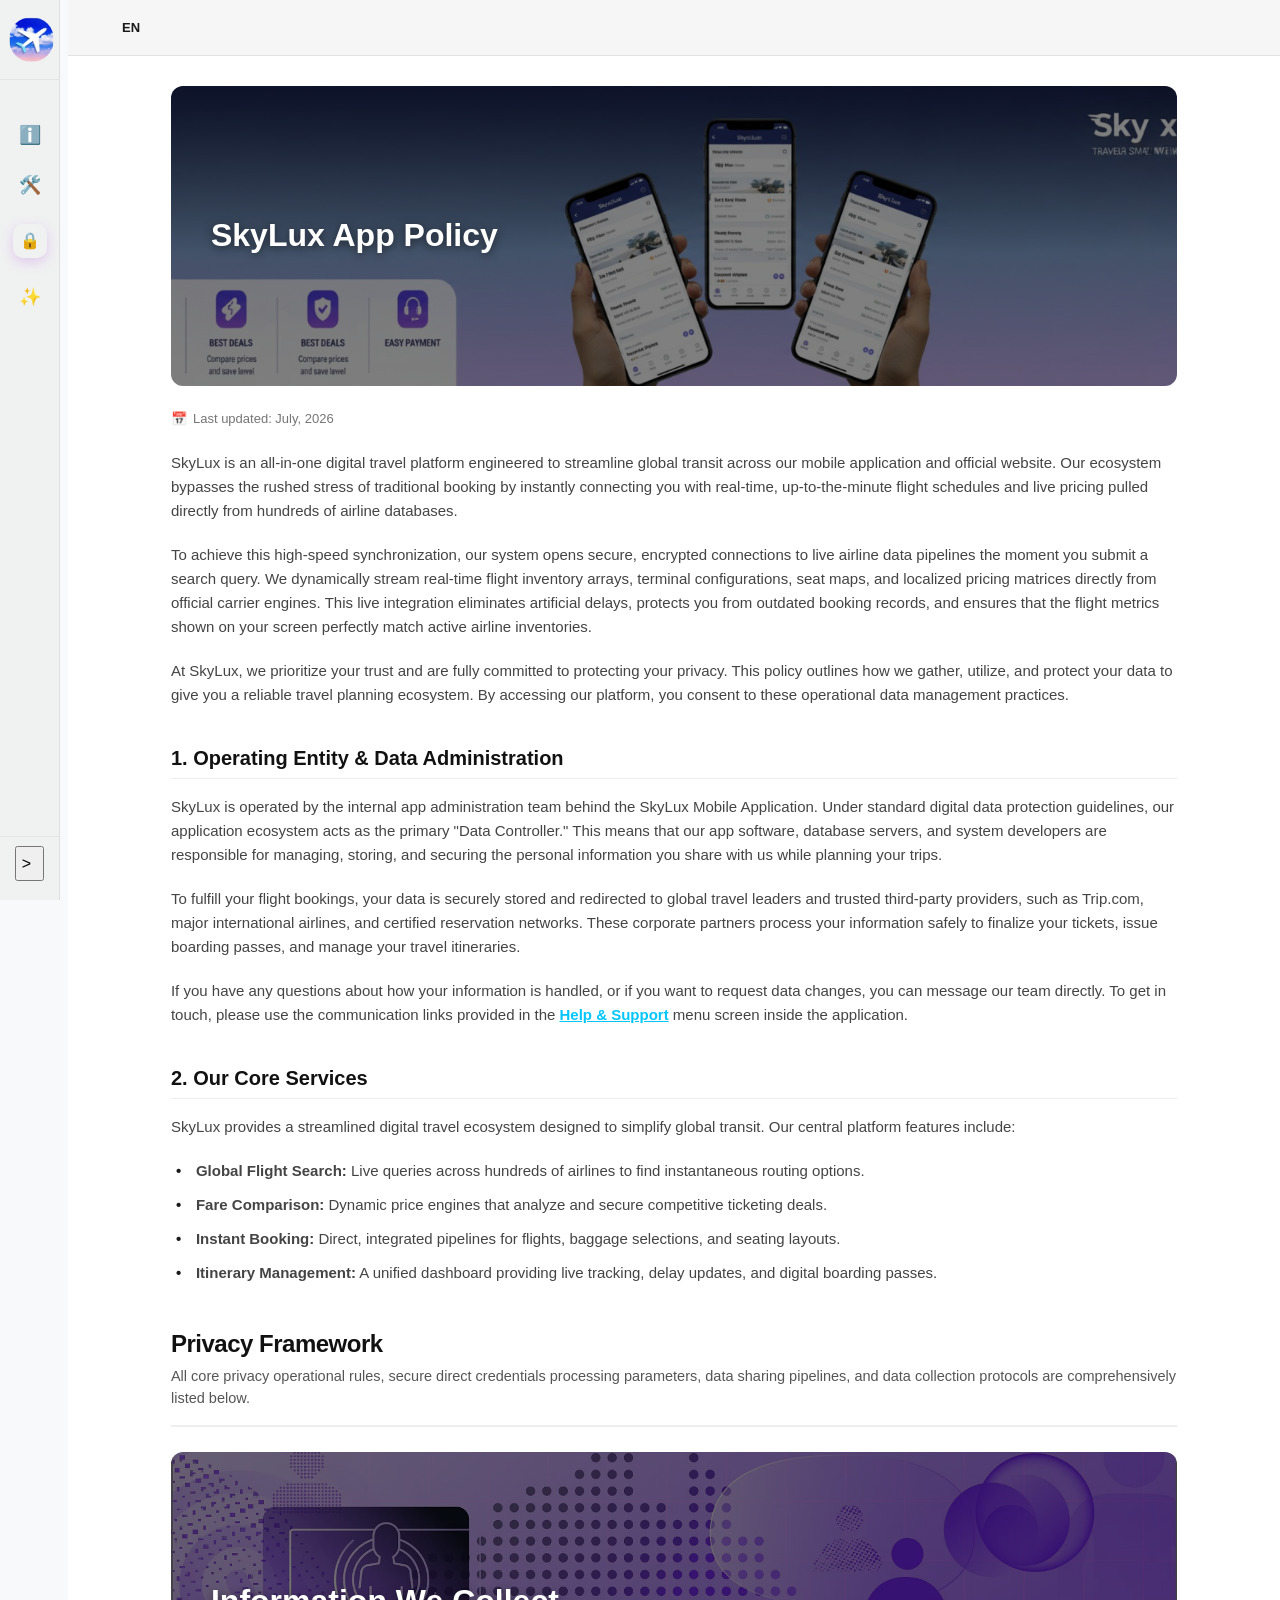
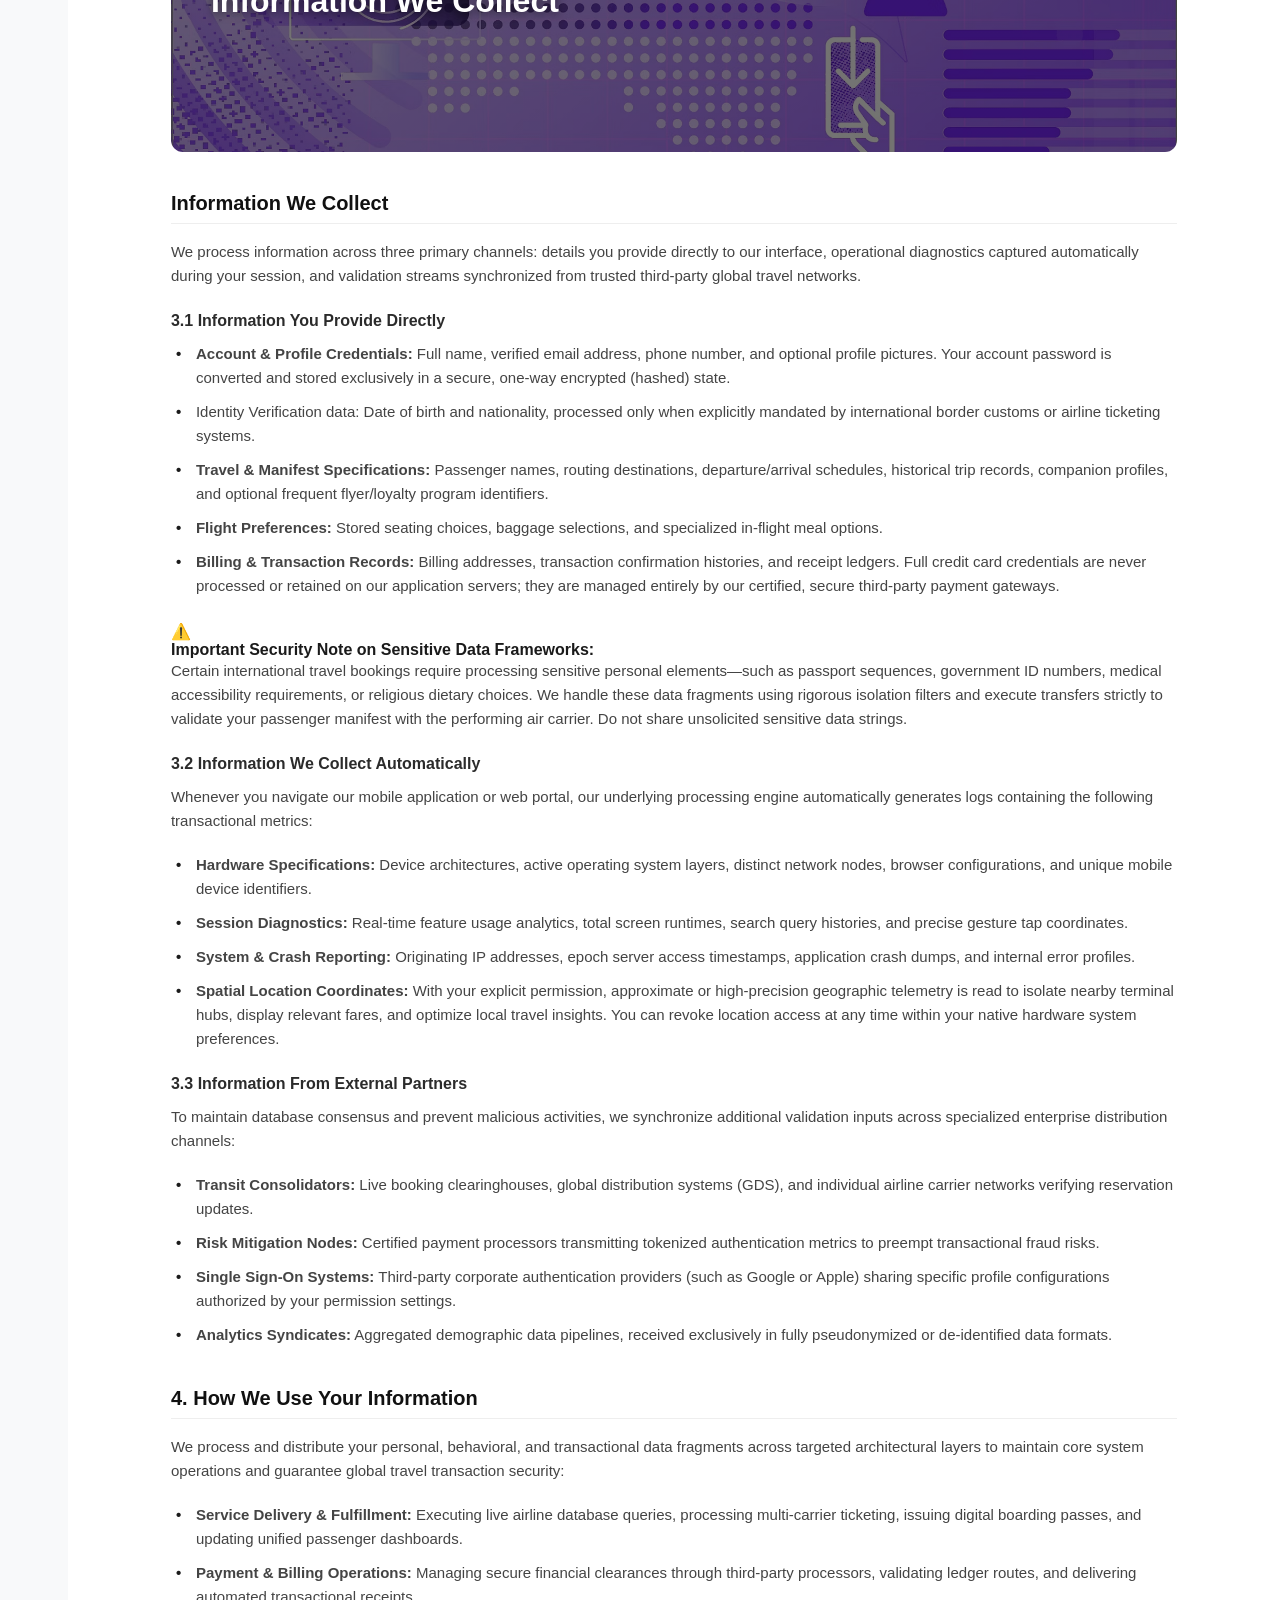
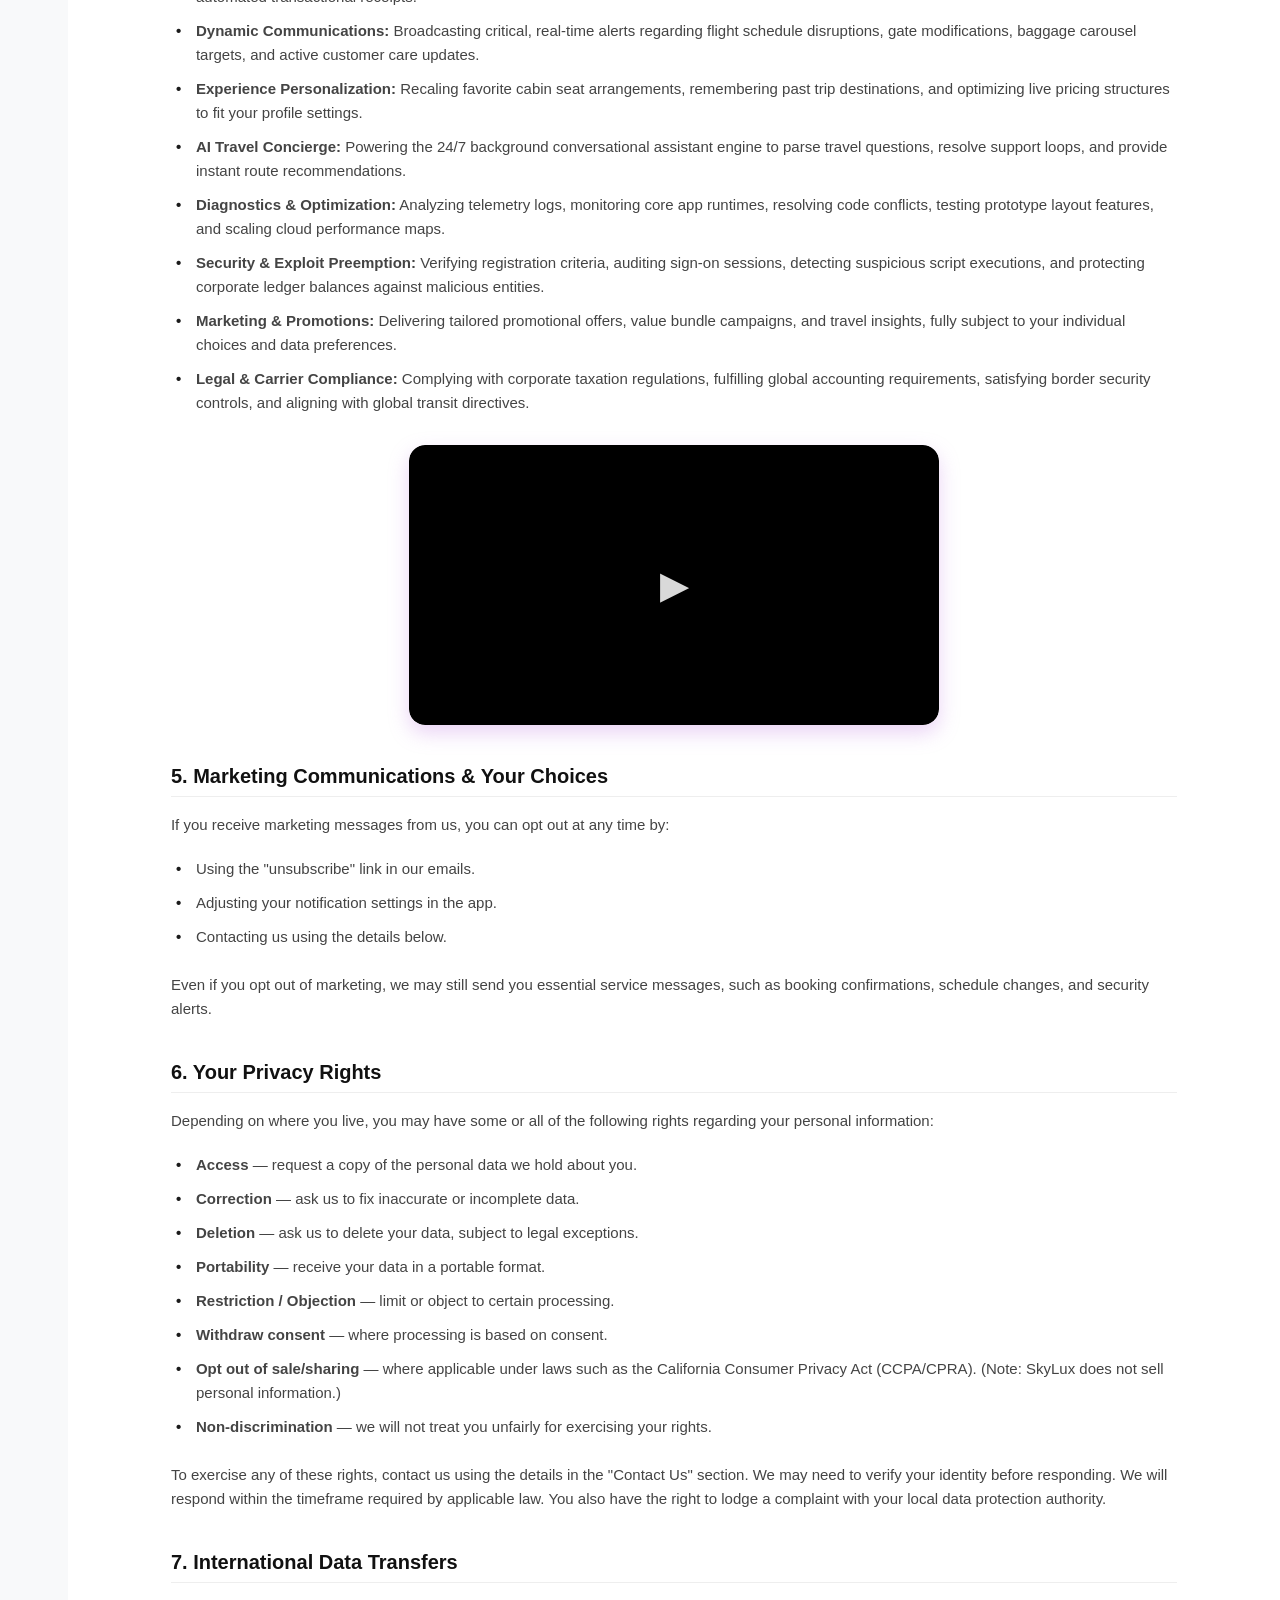
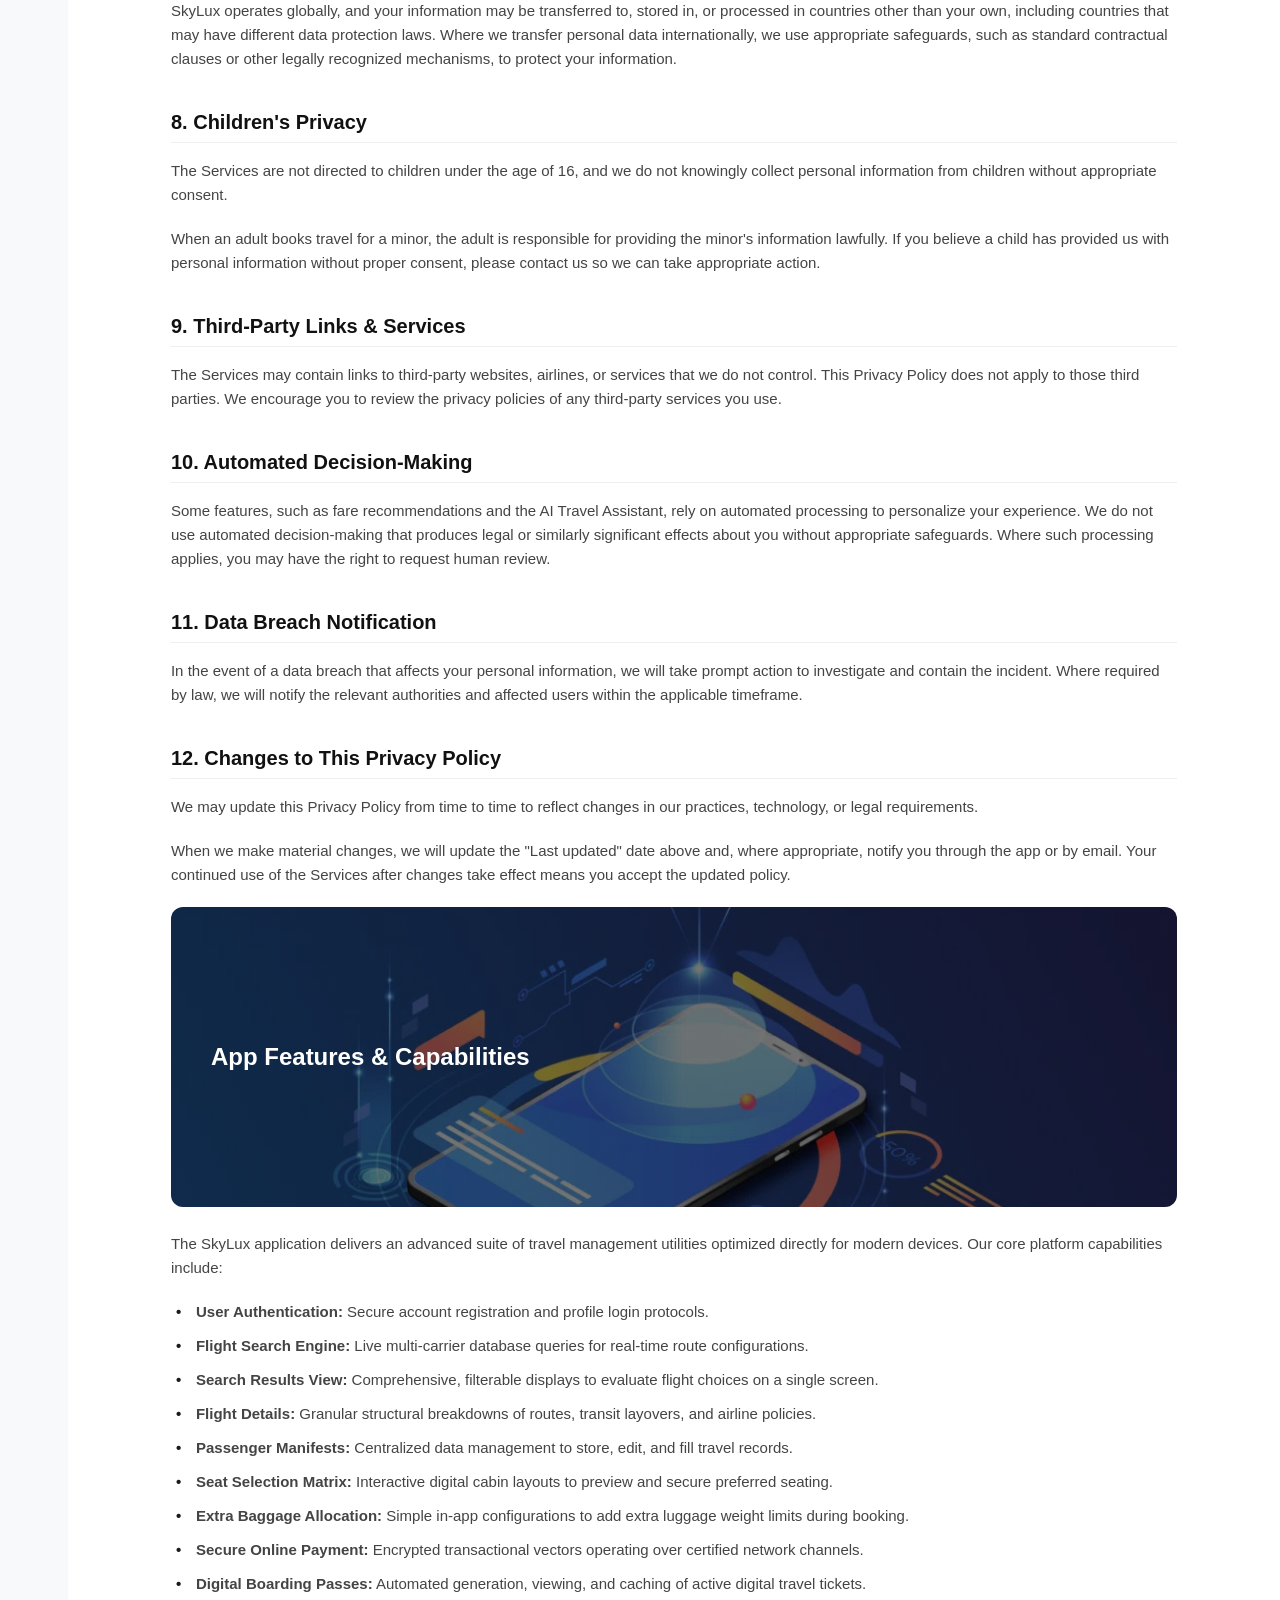
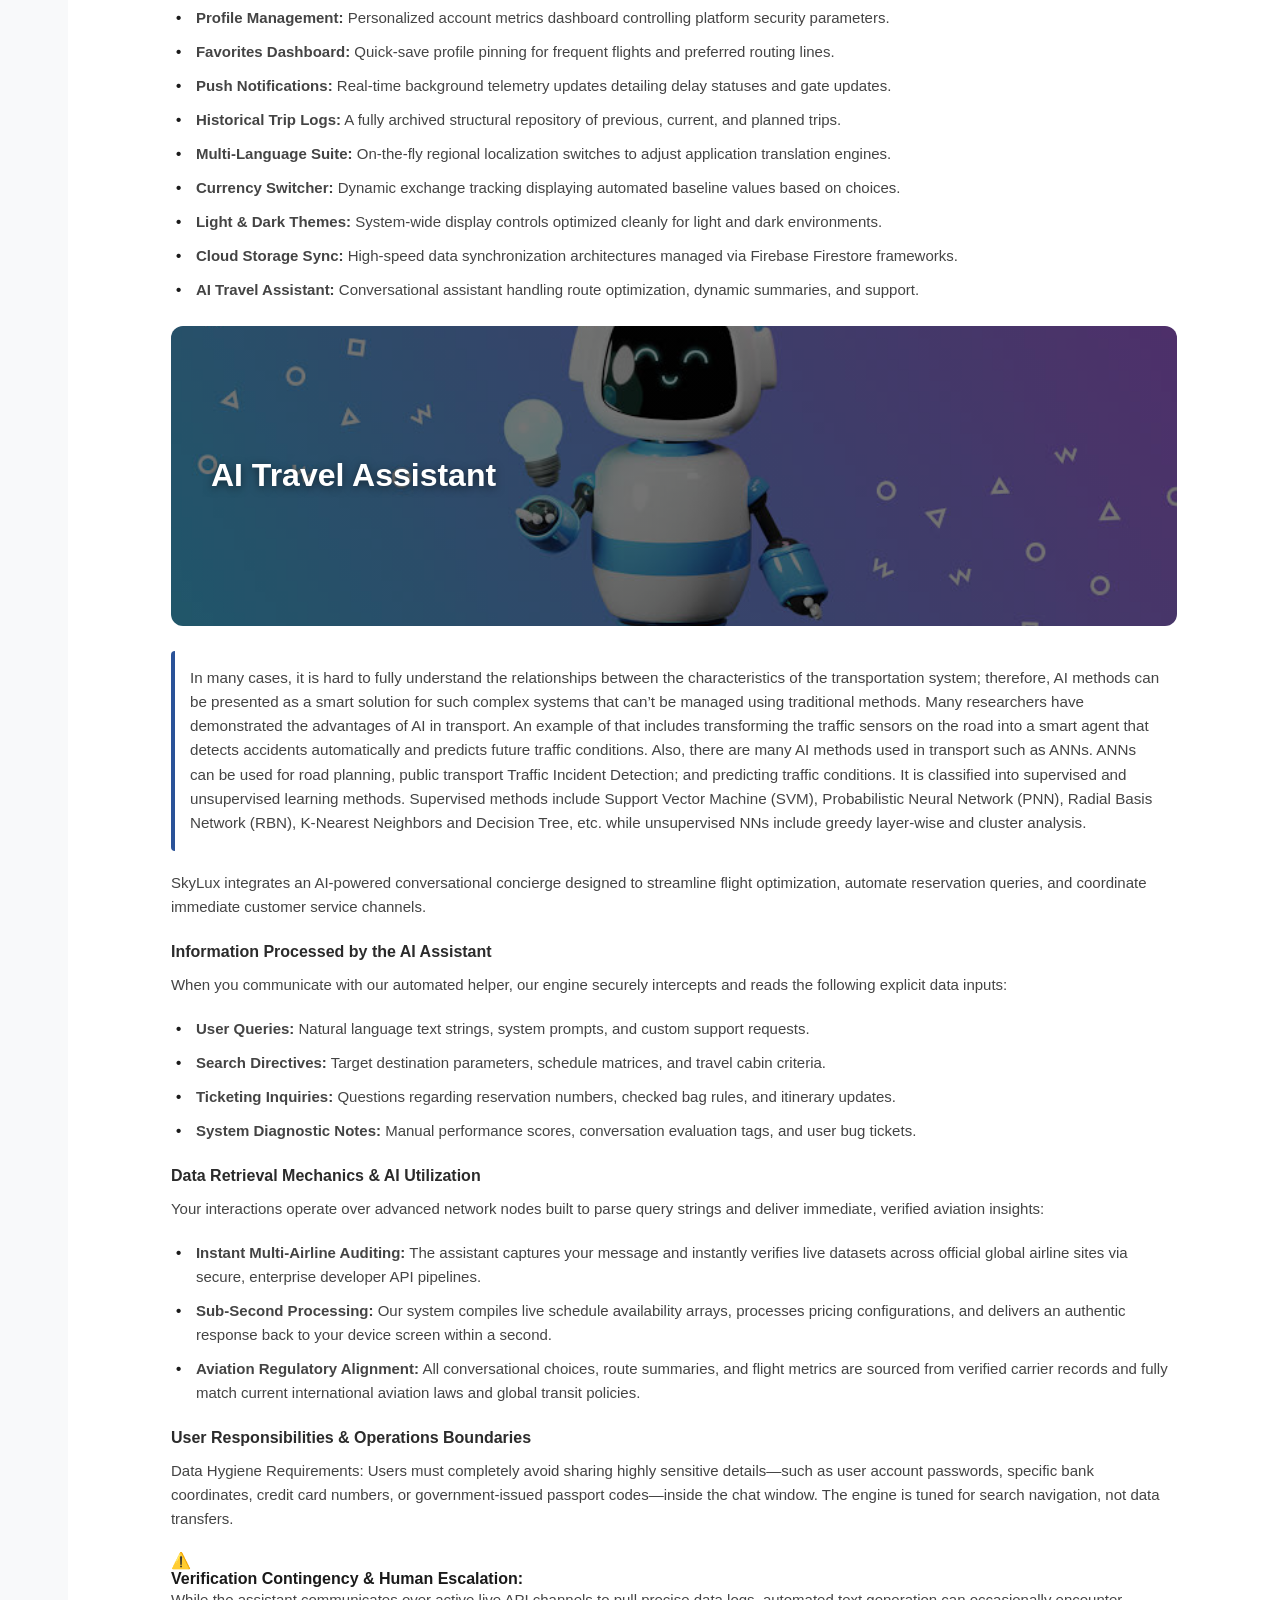
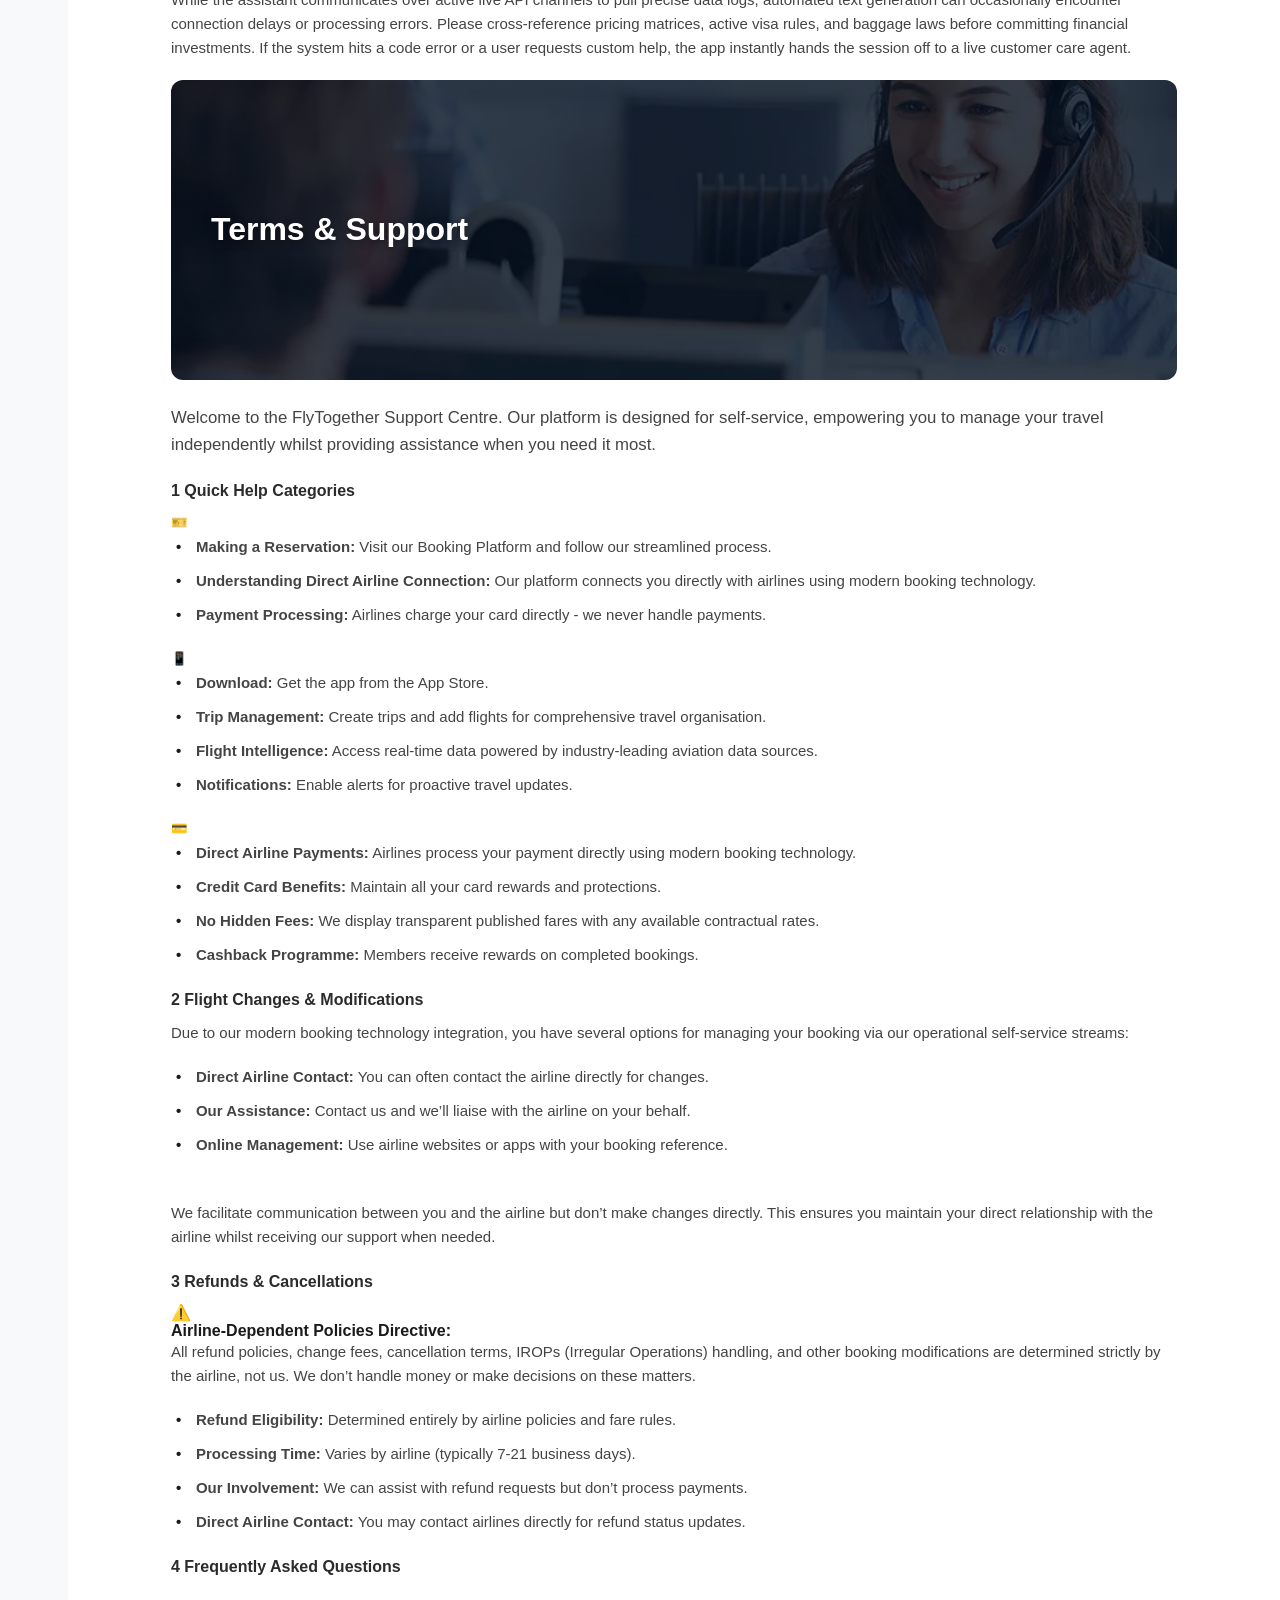
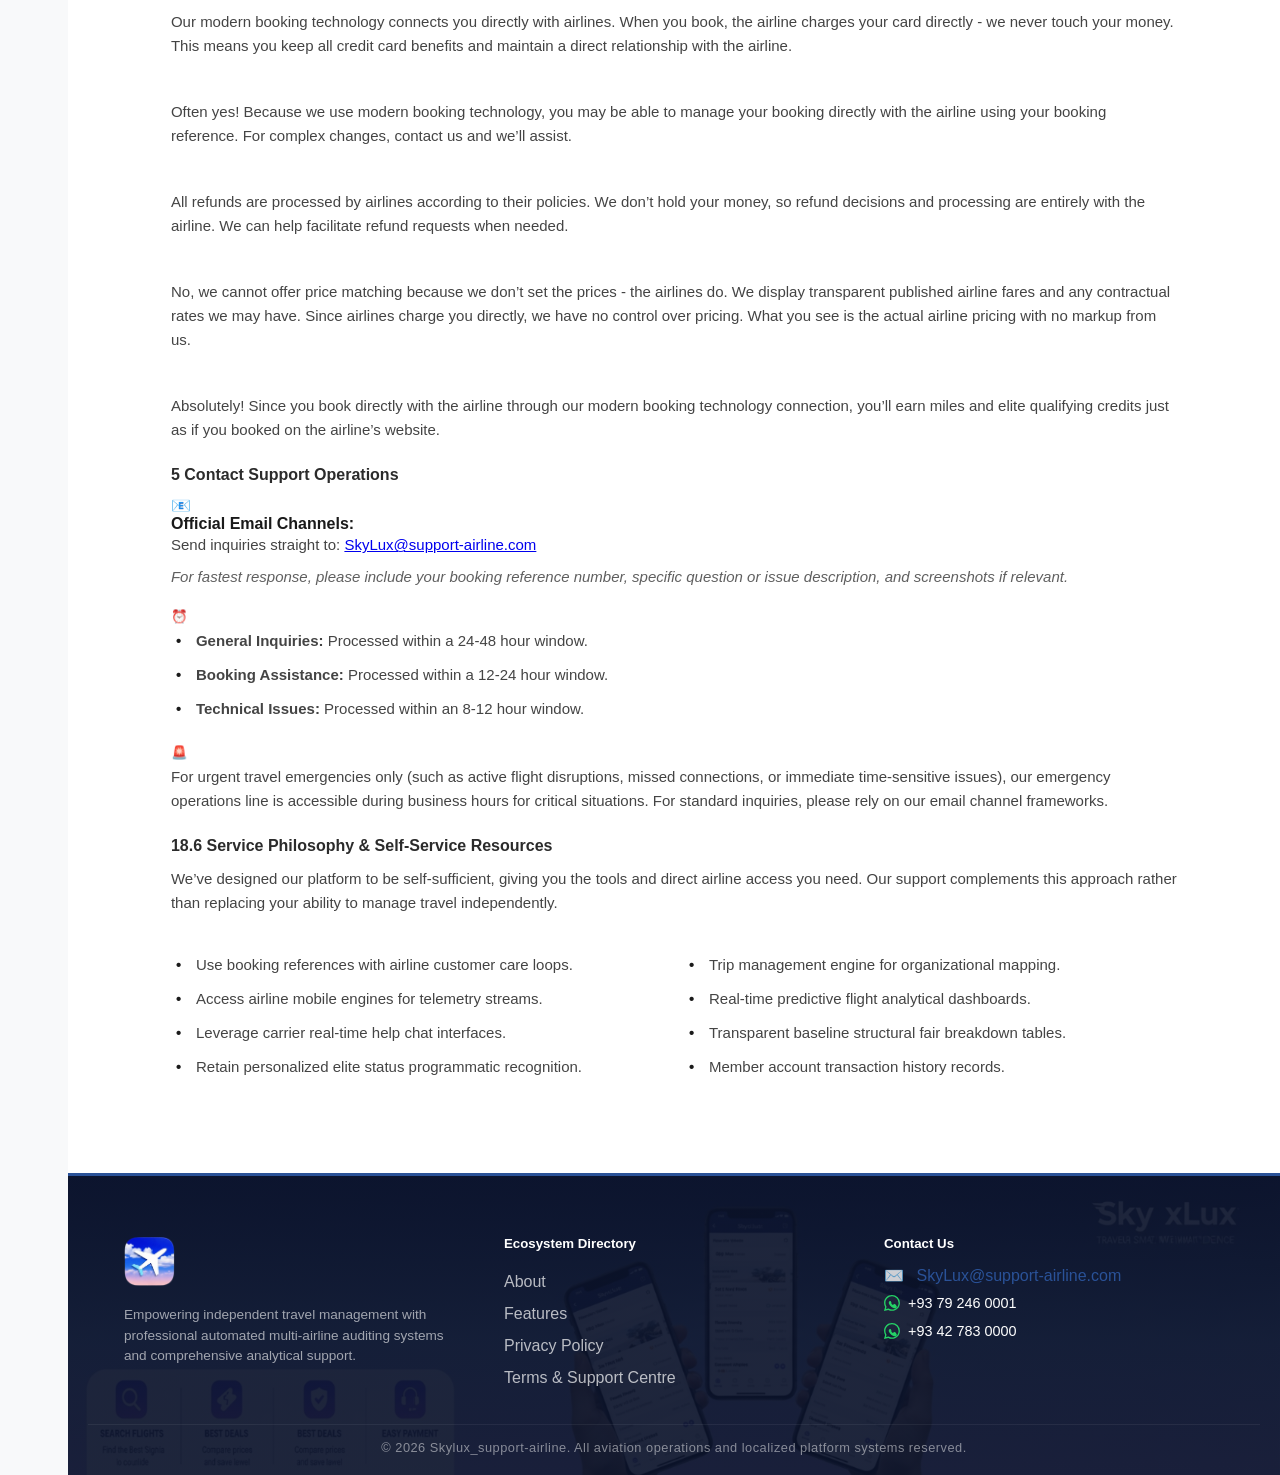
==== commit 72c2afc6: "update" ====
--- a/index.html
+++ b/index.html
@@ -1,5 +1,6 @@
 <!DOCTYPE html>
 <html lang="en">
+
 <head>
     <meta charset="UTF-8">
     <meta name="viewport" content="width=device-width, initial-scale=1.0">
@@ -7,75 +8,25 @@
     <link rel="stylesheet" href="style.css">
     <script src="script.js" defer></script>
 </head>
+
 <body>
 
-<!-- Left-pinned sidebar wrapper container (Desktop Baseline Navigation Mode) -->
-<div class="sidebar collapsed" id="sidebar">
-    <div class="sidebar-brand">
-        <div class="image">
-            <img src="assets/logo.png" alt="SkyLux Logo" class="logo">
-        </div>
-    </div>
-    
-    <!-- Shared navigation links list structure -->
-   <ul class="list" id="desktopList">
-    <!-- START OF NEW ABOUT SELECTION ROW -->
-    <li data-section="about" onclick="navigateToSection('about')">
-        <span class="item-icon">ℹ️</span>
-        <span class="item-text" data-i18n="nav_about">About</span>
-    </li>
-    <!-- END OF NEW ABOUT SELECTION ROW -->
-
-    <li data-section="terms" onclick="navigateToSection('terms-support-anchor')">
-        <span class="item-icon">🛠️</span>
-        <span class="item-text" data-i18n="nav_terms">Terms &amp; Support</span>
-    </li>
-    <li class="active" data-section="privacy" onclick="navigateToSection('privacy-framework-root')">
-        <span class="item-icon">🔒</span>
-        <span class="item-text" data-i18n="nav_privacy">Privacy Policy</span>
-    </li>
-    <li data-section="features" onclick="navigateToSection('features')">
-        <span class="item-icon">✨</span>
-        <span class="item-text" data-i18n="nav_features">Features</span>
-    </li>
-</ul>
-
-    <!-- Fixed Desktop Footer Toggle Container -->
-    <div class="sidebar-footer">
-        <button class="toggle-btn desktop-toggle" onclick="toggleSidebar()">&gt;</button>
-    </div>
-</div>
-<div class="page-wrapper">
-    <!-- Header Area featuring the row-aligned mobile toggle button -->
-    <header class="header">
-        <div class="nav-bar">
-            <!-- Mobile Brand Row (Contains only the hamburger menu button now) -->
-            <div class="mobile-brand-row">
-                <button class="toggle-btn mobile-toggle" onclick="toggleSidebar()">☰</button>
-            </div>
-            
-            <!-- Language Selector with integrated Earth Icon -->
-            <div class="lang-selector-container">
-                <span class="earth-icon">🌐</span>
-             <select class="lang-selector" id="lang-selector">
-              <option value="en">EN</option>
-             <option value="da">DA</option>
-            <option value="pa">PA</option>
-       </select>
-       </div>
-
-
-            <!-- Logo positioned at the far right -->
-            <div class="mobile-image">
+    <!-- Left-pinned sidebar wrapper container (Desktop Baseline Navigation Mode) -->
+    <div class="sidebar collapsed" id="sidebar">
+        <div class="sidebar-brand">
+            <div class="image">
                 <img src="assets/logo.png" alt="SkyLux Logo" class="logo">
             </div>
         </div>
 
-       <ul class="mobile-dropdown-list" id="mobileDropdown">
+        <!-- Shared navigation links list structure -->
+        <ul class="list" id="desktopList">
+            <!-- START OF NEW ABOUT SELECTION ROW -->
             <li data-section="about" onclick="navigateToSection('about')">
-    <span class="item-icon">ℹ️</span>
-    <span class="item-text" data-i18n="nav_about">About</span>
-</li>
+                <span class="item-icon">ℹ️</span>
+                <span class="item-text" data-i18n="nav_about">About</span>
+            </li>
+            <!-- END OF NEW ABOUT SELECTION ROW -->
 
             <li data-section="terms" onclick="navigateToSection('terms-support-anchor')">
                 <span class="item-icon">🛠️</span>
@@ -90,821 +41,1151 @@
                 <span class="item-text" data-i18n="nav_features">Features</span>
             </li>
         </ul>
-    </header>
-    <!-- ----------------------------------------Main Body Content Section-------------------------------------------------- -->
-    <main>
-    <!-- MASTER LAYOUT CONTAINER: Applies uniform padding to the banner and all sections below it -->
-    <div class="content-body">
-
-        <!-- 1. HERO BANNER: Aligns perfectly inside the layout padding boundaries -->
-        <div class="policy-hero-banner" id="about" style="background-image: linear-gradient(rgba(0, 0, 0, 0.5), rgba(0, 0, 0, 0.5)), url('assets/hero.jpeg');">
-            <!-- Text Block aligned to the left side of the banner container -->
-            <div class="banner-text-left">
-                <h1 class="main-title" data-i18n="main_title">SkyLux App Policy</h1>
+
+        <!-- Fixed Desktop Footer Toggle Container -->
+        <div class="sidebar-footer">
+            <button class="toggle-btn desktop-toggle" onclick="toggleSidebar()">&gt;</button>
+        </div>
+    </div>
+    <div class="page-wrapper">
+        <!-- Header Area featuring the row-aligned mobile toggle button -->
+        <header class="header">
+            <div class="nav-bar">
+                <!-- Mobile Brand Row (Contains only the hamburger menu button now) -->
+                <div class="mobile-brand-row">
+                    <button class="toggle-btn mobile-toggle" onclick="toggleSidebar()">☰</button>
+                </div>
+
+                <!-- Language Selector with integrated Earth Icon -->
+                <div class="lang-selector-container">
+                    <span class="earth-icon">🌐</span>
+                    <select class="lang-selector" id="lang-selector">
+                        <option value="en">EN</option>
+                        <option value="da">DA</option>
+                        <option value="pa">PA</option>
+                    </select>
+                </div>
+
+
+                <!-- Logo positioned at the far right -->
+                <div class="mobile-image">
+                    <img src="assets/logo.png" alt="SkyLux Logo" class="logo">
+                </div>
             </div>
-        </div> 
-
-        <!-- Last Updated Date Metadata Row -->
-        <div class="meta-text">
-            <span>📅</span> <span data-i18n="meta_date">Last updated: July, 2026</span>
-        </div>
-
-        <!-- -----------------------------------------section1 introduction-------------------------------------------- -->
-        <!-- START OF SECTION 1 -->
-        <div class="section1">
-            <p class="policy-text" data-i18n="intro_p1">
-                SkyLux is an all-in-one digital travel platform engineered to streamline global transit across our mobile application and official website. Our ecosystem bypasses the rushed stress of traditional booking by instantly connecting you with real-time, up-to-the-minute flight schedules and live pricing pulled directly from hundreds of airline databases.
-            </p>
-            <p class="policy-text" data-i18n="intro_p3">To achieve this high-speed synchronization, our system opens secure, encrypted connections to live airline data pipelines the moment you submit a search query. We dynamically stream real-time flight inventory arrays, terminal configurations, seat maps, and localized pricing matrices directly from official carrier engines. This live integration eliminates artificial delays, protects you from outdated booking records, and ensures that the flight metrics shown on your screen perfectly match active airline inventories.</p>
-            <p class="policy-text" data-i18n="intro_p2">
-                At SkyLux, we prioritize your trust and are fully committed to protecting your privacy. This policy outlines how we gather, utilize, protect, and retain your data to provide you with a reliable travel planning ecosystem. By accessing our platform or creating an account, you consent to these operational data management practices. If you do not agree with the terms outlined in this Privacy Policy, please discontinue your use of our Services.
+
+            <ul class="mobile-dropdown-list" id="mobileDropdown">
+                <li data-section="about" onclick="navigateToSection('about')">
+                    <span class="item-icon">ℹ️</span>
+                    <span class="item-text" data-i18n="nav_about">About</span>
+                </li>
+
+                <li data-section="terms" onclick="navigateToSection('terms-support-anchor')">
+                    <span class="item-icon">🛠️</span>
+                    <span class="item-text" data-i18n="nav_terms">Terms &amp; Support</span>
+                </li>
+                <li class="active" data-section="privacy" onclick="navigateToSection('privacy-framework-root')">
+                    <span class="item-icon">🔒</span>
+                    <span class="item-text" data-i18n="nav_privacy">Privacy Policy</span>
+                </li>
+                <li data-section="features" onclick="navigateToSection('features')">
+                    <span class="item-icon">✨</span>
+                    <span class="item-text" data-i18n="nav_features">Features</span>
+                </li>
+            </ul>
+        </header>
+        <!-- ----------------------------------------Main Body Content Section-------------------------------------------------- -->
+        <main>
+            <!-- MASTER LAYOUT CONTAINER: Applies uniform padding to the banner and all sections below it -->
+            <div class="content-body">
+
+                <!-- 1. HERO BANNER: Aligns perfectly inside the layout padding boundaries -->
+                <div class="policy-hero-banner" id="about"
+                    style="background-image: linear-gradient(rgba(0, 0, 0, 0.5), rgba(0, 0, 0, 0.5)), url('assets/hero.jpeg');">
+                    <!-- Text Block aligned to the left side of the banner container -->
+                    <div class="banner-text-left">
+                        <h1 class="main-title" data-i18n="main_title">SkyLux App Policy</h1>
+                    </div>
+                </div>
+
+                <!-- Last Updated Date Metadata Row -->
+                <div class="meta-text">
+                    <span>📅</span> <span data-i18n="meta_date">Last updated: July, 2026</span>
+                </div>
+
+                <!-- -----------------------------------------section1 introduction-------------------------------------------- -->
+                <!-- START OF SECTION 1 -->
+                <div class="section1">
+                    <p class="policy-text" data-i18n="intro_p1">
+                        SkyLux is an all-in-one digital travel platform engineered to streamline global transit across
+                        our mobile application and official website. Our ecosystem bypasses the rushed stress of
+                        traditional booking by instantly connecting you with real-time, up-to-the-minute flight
+                        schedules and live pricing pulled directly from hundreds of airline databases.
+                    </p>
+                    <p class="policy-text" data-i18n="intro_p3">To achieve this high-speed synchronization, our system
+                        opens secure, encrypted connections to live airline data pipelines the moment you submit a
+                        search query. We dynamically stream real-time flight inventory arrays, terminal configurations,
+                        seat maps, and localized pricing matrices directly from official carrier engines. This live
+                        integration eliminates artificial delays, protects you from outdated booking records, and
+                        ensures that the flight metrics shown on your screen perfectly match active airline inventories.
+                    </p>
+                    <p class="policy-text" data-i18n="intro_p2">
+                        At SkyLux, we prioritize your trust and are fully committed to protecting your privacy. This
+                        policy outlines how we gather, utilize, protect, and retain your data to provide you with a
+                        reliable travel planning ecosystem. By accessing our platform or creating an account, you
+                        consent to these operational data management practices. If you do not agree with the terms
+                        outlined in this Privacy Policy, please discontinue your use of our Services.
+                    </p>
+                </div>
+                <!-- END OF SECTION 1 -->
+
+                <!-- ==================================================================== -->
+
+                <!-- START OF SECTION 3: DATA ADMINISTRATION -->
+                <div class="section3">
+                    <h3 class="section-title" data-i18n="admin_title">1. Operating Entity &amp; Data Administration</h3>
+
+                    <p class="policy-text" data-i18n="admin_controller">
+                        SkyLux is operated by the internal app administration team behind the SkyLux Mobile Application.
+                        Under standard digital data protection guidelines, our application ecosystem acts as the primary
+                        "Data Controller." This means that our app software, database servers, and system developers are
+                        responsible for managing, storing, and securing the personal information you share with us while
+                        planning your trips.
+                    </p>
+
+                    <p class="policy-text" data-i18n="admin_redirection">
+                        To fulfill your flight bookings, your data is securely stored and redirected to global travel
+                        leaders and trusted third-party providers, such as Trip.com, major international airlines, and
+                        certified reservation networks. These corporate partners process your information safely to
+                        finalize your tickets, issue boarding passes, and manage your travel itineraries.
+                    </p>
+
+                    <p class="policy-text" data-i18n="admin_support">
+                        If you have any questions about how your information is handled, or if you want to request data
+                        changes, you can message our team directly. To get in touch, please use the communication links
+                        provided in the <a href="javascript:void(0)" onclick="navigateToSection('terms')"
+                            class="policy-inline-route-link"
+                            style="color: #00c6ff; text-decoration: underline; font-weight: 600; cursor: pointer;">Help
+                            &amp; Support</a> menu screen inside the application.
+                    </p>
+                </div>
+                <!-- END OF SECTION 3: DATA ADMINISTRATION -->
+
+                <!-- ==================================================================== -->
+
+                <!-- START OF SECTION 4: OUR CORE SERVICES -->
+                <div class="section4">
+                    <h3 class="section-title" data-i18n="services_title">2. Our Core Services</h3>
+
+                    <p class="policy-text" data-i18n="services_intro">
+                        SkyLux provides a streamlined digital travel ecosystem designed to simplify global transit. Our
+                        central platform features include:
+                    </p>
+
+                    <ul>
+                        <li>
+                            <strong data-i18n="service1_title">Global Flight Search:</strong>
+                            <span data-i18n="service1_desc">Live queries across hundreds of airlines to find
+                                instantaneous routing options.</span>
+                        </li>
+                        <li>
+                            <strong data-i18n="service2_title">Fare Comparison:</strong>
+                            <span data-i18n="service2_desc">Dynamic price engines that analyze and secure competitive
+                                ticketing deals.</span>
+                        </li>
+                        <li>
+                            <strong data-i18n="service3_title">Instant Booking:</strong>
+                            <span data-i18n="service3_desc">Direct, integrated pipelines for flights, baggage
+                                selections, and seating layouts.</span>
+                        </li>
+                        <li>
+                            <strong data-i18n="service4_title">Itinerary Management:</strong>
+                            <span data-i18n="service4_desc">A unified dashboard providing live tracking, delay updates,
+                                and digital boarding passes.</span>
+                        </li>
+                    </ul>
+                </div>
+                <!-- END OF SECTION 4: OUR CORE SERVICES -->
+
+                <!-- ==================================================================== -->
+                <!-- START OF MASTER PRIVACY SUITE HEADER -->
+                <!-- START OF MASTER PRIVACY SUITE HEADER -->
+                <!-- 🌟 ADDED ID ATTRIBUTE HERE -->
+                <div class="privacy-suite-header" id="privacy-framework-root"
+                    style="margin-top: 45px; margin-bottom: 25px; border-bottom: 2px solid #eeeeee; padding-bottom: 15px;">
+                    <h2 class="master-privacy-title" data-i18n="privacy_master_title"
+                        style="font-size: 24px; font-weight: 800; color: #111111; letter-spacing: -0.5px; margin-bottom: 8px;">
+                        Privacy Framework</h2>
+                    <p class="policy-text muted-subtitle" data-i18n="privacy_master_subtitle"
+                        style="font-size: 14.5px; color: #555555; margin: 0; line-height: 1.5;">
+                        All core privacy operational rules, secure direct credentials processing parameters, data
+                        sharing pipelines, and data collection protocols are comprehensively listed below.
+                    </p>
+                </div>
+                <!-- END OF MASTER PRIVACY SUITE HEADER -->
+
+                <!-- ==================================================================== -->
+                <!-- START OF SECTION 5: INFORMATION WE COLLECT -->
+                <!-- ==================================================================== -->
+                <div class="section5" id="information-collection">
+
+                    <!-- Information Collection Banner with Tint Overlay -->
+                    <div class="policy-hero-banner features-banner-bg"
+                        style="background-image: linear-gradient(rgba(0, 0, 0, 0.55), rgba(0, 0, 0, 0.55)), url('assets/collect_info.jpeg');">
+                        <div class="banner-text-left">
+                            <h3 class="main-title" data-i18n="collect_banner_title"
+                                style="color: #ffffff !important; border: none; margin: 0; padding: 0;">Information We
+                                Collect</h3>
+                        </div>
+                    </div>
+                    <h3 class="section-title" data-i18n="collect_main_title">3.1 Information You Provide Directly</h3>
+                    <p class="policy-text" data-i18n="collect_main_intro">
+                        We process information across three primary channels: details you provide directly to our
+                        interface, operational diagnostics captured automatically during your session, and validation
+                        streams synchronized from trusted third-party global travel networks.
+                    </p>
+
+                    <!-- SUBSECTION 3.1: DIRECT DATA PROVISION -->
+                    <div class="policy-subsection">
+                        <h4 data-i18n="sub_direct_title">3.1 Information You Provide Directly</h4>
+
+                        <ul>
+                            <li>
+                                <strong data-i18n="direct_account_title">Account &amp; Profile Credentials:</strong>
+                                <span data-i18n="direct_account_desc">Full name, verified email address, phone number,
+                                    and optional profile pictures. Your account password is converted and stored
+                                    exclusively in a secure, one-way encrypted (hashed) state.</span>
+                            </li>
+                            <li>
+                                Identity Verification data:</strong>
+                                Date of birth and nationality, processed only when explicitly mandated by international
+                                border customs or airline ticketing systems.</span>
+                            </li>
+                            <li>
+                                <strong data-i18n="direct_manifest_title">Travel &amp; Manifest Specifications:</strong>
+                                <span data-i18n="direct_manifest_desc">Passenger names, routing destinations,
+                                    departure/arrival schedules, historical trip records, companion profiles, and
+                                    optional frequent flyer/loyalty program identifiers.</span>
+                            </li>
+                            <li>
+                                <strong data-i18n="direct_prefs_title">Flight Preferences:</strong>
+                                <span data-i18n="direct_prefs_desc">Stored seating choices, baggage selections, and
+                                    specialized in-flight meal options.</span>
+                            </li>
+                            <li>
+                                <strong data-i18n="direct_billing_title">Billing &amp; Transaction Records:</strong>
+                                <span data-i18n="direct_billing_desc">Billing addresses, transaction confirmation
+                                    histories, and receipt ledgers. Full credit card credentials are never processed or
+                                    retained on our application servers; they are managed entirely by our certified,
+                                    secure third-party payment gateways.</span>
+                            </li>
+                        </ul>
+
+                        <!-- SPECIAL SECURITY WARNING CARD HIGHLIGHT -->
+                        <div class="legal-notice-card warning-accent">
+                            <span class="card-icon">⚠️</span>
+                            <div class="card-content">
+                                <strong data-i18n="sensitive_note_title">Important Security Note on Sensitive Data
+                                    Frameworks:</strong>
+                                <p class="policy-text smaller-text" data-i18n="sensitive_note_desc">
+                                    Certain international travel bookings require processing sensitive personal
+                                    elements—such as passport sequences, government ID numbers, medical accessibility
+                                    requirements, or religious dietary choices. We handle these data fragments using
+                                    rigorous isolation filters and execute transfers strictly to validate your passenger
+                                    manifest with the performing air carrier. Do not share unsolicited sensitive data
+                                    strings.
+                                </p>
+                            </div>
+                        </div>
+                    </div>
+
+                    <!-- SUBSECTION 3.2: AUTOMATIC OPERATIONS TELEMETRY -->
+                    <div class="policy-subsection">
+                        <h4 data-i18n="sub_auto_title">3.2 Information We Collect Automatically</h4>
+                        <p class="policy-text" data-i18n="auto_intro">
+                            Whenever you navigate our mobile application or web portal, our underlying processing engine
+                            automatically generates logs containing the following transactional metrics:
+                        </p>
+                        <ul>
+                            <li>
+                                <strong data-i18n="auto_hardware_title">Hardware Specifications:</strong>
+                                <span data-i18n="auto_hardware_desc">Device architectures, active operating system
+                                    layers, distinct network nodes, browser configurations, and unique mobile device
+                                    identifiers.</span>
+                            </li>
+                            <li>
+                                <strong data-i18n="auto_diagnostics_title">Session Diagnostics:</strong>
+                                <span data-i18n="auto_diagnostics_desc">Real-time feature usage analytics, total screen
+                                    runtimes, search query histories, and precise gesture tap coordinates.</span>
+                            </li>
+                            <li>
+                                <strong data-i18n="auto_reporting_title">System &amp; Crash Reporting:</strong>
+                                <span data-i18n="auto_reporting_desc">Originating IP addresses, epoch server access
+                                    timestamps, application crash dumps, and internal error profiles.</span>
+                            </li>
+                            <li>
+                                <strong data-i18n="auto_spatial_title">Spatial Location Coordinates:</strong>
+                                <span data-i18n="auto_spatial_desc">With your explicit permission, approximate or
+                                    high-precision geographic telemetry is read to isolate nearby terminal hubs, display
+                                    relevant fares, and optimize local travel insights. You can revoke location access
+                                    at any time within your native hardware system preferences.</span>
+                            </li>
+                        </ul>
+                    </div>
+
+                    <!-- SUBSECTION 3.3: THIRD-PARTY DATA NETWORKS -->
+                    <div class="policy-subsection">
+                        <h4 data-i18n="sub_third_title">3.3 Information From External Partners</h4>
+                        <p class="policy-text" data-i18n="third_intro">
+                            To maintain database consensus and prevent malicious activities, we synchronize additional
+                            validation inputs across specialized enterprise distribution channels:
+                        </p>
+                        <ul>
+                            <li>
+                                <strong data-i18n="third_transit_title">Transit Consolidators:</strong>
+                                <span data-i18n="third_transit_desc">Live booking clearinghouses, global distribution
+                                    systems (GDS), and individual airline carrier networks verifying reservation
+                                    updates.</span>
+                            </li>
+                            <li>
+                                <strong data-i18n="third_mitigation_title">Risk Mitigation Nodes:</strong>
+                                <span data-i18n="third_mitigation_desc">Certified payment processors transmitting
+                                    tokenized authentication metrics to preempt transactional fraud risks.</span>
+                            </li>
+                            <li>
+                                <strong data-i18n="third_sso_title">Single Sign-On Systems:</strong>
+                                <span data-i18n="third_sso_desc">Third-party corporate authentication providers (such as
+                                    Google or Apple) sharing specific profile configurations authorized by your
+                                    permission settings.</span>
+                            </li>
+                            <li>
+                                <strong data-i18n="third_analytics_title">Analytics Syndicates:</strong>
+                                <span data-i18n="third_analytics_desc">Aggregated demographic data pipelines, received
+                                    exclusively in fully pseudonymized or de-identified data formats.</span>
+                            </li>
+                        </ul>
+                    </div>
+                </div>
+                <!-- ==================================================================== -->
+                <!-- END OF SECTION 5: INFORMATION WE COLLECT -->
+                <!-- ==================================================================== -->
+                <!-- ==================================================================== -->
+                <!-- START OF SECTION 6: HOW WE USE YOUR INFORMATION -->
+                <!-- ==================================================================== -->
+                <div class="section6" id="use-information">
+                    <h3 class="section-title" data-i18n="use_main_title">4. How We Use Your Information</h3>
+
+                    <p class="policy-text" data-i18n="use_main_intro">
+                        We process and distribute your personal, behavioral, and transactional data fragments across
+                        targeted architectural layers to maintain core system operations and guarantee global travel
+                        transaction security:
+                    </p>
+
+                    <ul>
+                        <li>
+                            <strong data-i18n="use_svc_title">Service Delivery &amp; Fulfillment:</strong>
+                            <span data-i18n="use_svc_desc">Executing live airline database queries, processing
+                                multi-carrier ticketing, issuing digital boarding passes, and updating unified passenger
+                                dashboards.</span>
+                        </li>
+                        <li>
+                            <strong data-i18n="use_pay_title">Payment &amp; Billing Operations:</strong>
+                            <span data-i18n="use_pay_desc">Managing secure financial clearances through third-party
+                                processors, validating ledger routes, and delivering automated transactional
+                                receipts.</span>
+                        </li>
+                        <li>
+                            <strong data-i18n="use_comm_title">Dynamic Communications:</strong>
+                            <span data-i18n="use_comm_desc">Broadcasting critical, real-time alerts regarding flight
+                                schedule disruptions, gate modifications, baggage carousel targets, and active customer
+                                care updates.</span>
+                        </li>
+                        <li>
+                            <strong data-i18n="use_personal_title">Experience Personalization:</strong>
+                            <span data-i18n="use_personal_desc">Recalling favorite cabin seat arrangements, remembering
+                                past trip destinations, and optimizing live pricing structures to fit your profile
+                                settings.</span>
+                        </li>
+                        <li>
+                            <strong data-i18n="use_ai_title">AI Travel Concierge:</strong>
+                            <span data-i18n="use_ai_desc">Powering the 24/7 background conversational assistant engine
+                                to parse travel questions, resolve support loops, and provide instant route
+                                recommendations.</span>
+                        </li>
+                        <li>
+                            <strong data-i18n="use_dev_title">Diagnostics &amp; Optimization:</strong>
+                            <span data-i18n="use_dev_desc">Analyzing telemetry logs, monitoring core app runtimes,
+                                resolving code conflicts, testing prototype layout features, and scaling cloud
+                                performance maps.</span>
+                        </li>
+                        <li>
+                            <strong data-i18n="use_security_title">Security &amp; Exploit Preemption:</strong>
+                            <span data-i18n="use_security_desc">Verifying registration criteria, auditing sign-on
+                                sessions, detecting suspicious script executions, and protecting corporate ledger
+                                balances against malicious entities.</span>
+                        </li>
+                        <li>
+                            <strong data-i18n="use_marketing_title">Marketing &amp; Promotions:</strong>
+                            <span data-i18n="use_marketing_desc">Delivering tailored promotional offers, value bundle
+                                campaigns, and travel insights, fully subject to your individual choices and data
+                                preferences.</span>
+                        </li>
+                        <li>
+                            <strong data-i18n="use_legal_title">Legal &amp; Carrier Compliance:</strong>
+                            <span data-i18n="use_legal_desc">Complying with corporate taxation regulations, fulfilling
+                                global accounting requirements, satisfying border security controls, and aligning with
+                                global transit directives.</span>
+                        </li>
+                    </ul>
+                </div>
+                <!-- ==================================================================== -->
+                <!-- END OF SECTION 6: HOW WE USE YOUR INFORMATION -->
+                <!-- ==================================================================== -->
+                <!-- ==================================================================== -->
+                <!-- START OF SECTION 7: APPLICATION WALKTHROUGH VIDEO -->
+                <!-- ==================================================================== -->
+                <div class="section7" id="policy-video-section">
+                    <!-- Added onclick action to manage execution states seamlessly -->
+                    <div class="video" onclick="toggleVideoPlay(this)">
+                        <div class="video-relative-wrapper">
+                            <!-- Autoplay is removed so it waits for user interaction -->
+                            <video src="assets/collecting_info.mp4" loop muted playsinline></video>
+
+                            <!-- Floating triangle play icon overlay layer -->
+                            <div class="video-play-overlay">
+                                <span class="play-triangle">▶</span>
+                            </div>
+                        </div>
+                    </div>
+                </div>
+
+                <!-- ==================================================================== -->
+                <!-- END OF SECTION 7: APPLICATION WALKTHROUGH VIDEO -->
+                <!-- ==================================================================== -->
+                <!-- ========================================== -->
+                <!-- SECTION 8: MARKETING COMMUNICATIONS        -->
+                <!-- ========================================== -->
+                <div class="section8" id="marketing-communications">
+                    <!-- Section Header with Policy Class Styling -->
+                    <h3 class="policy-section-title">
+                        <span data-i18n="marketing_title">5.Marketing Communications &amp; Your Choices</span>
+                    </h3>
+
+                    <p class="policy-text" data-i18n="marketing_intro">
+                        If you receive marketing messages from us, you can opt out at any time by:
+                    </p>
+
+                    <!-- Structured Core Action Points -->
+                    <ul class="policy-list">
+                        <li>
+                            <span data-i18n="marketing_opt1">Using the "unsubscribe" link in our emails.</span>
+                        </li>
+                        <li>
+                            <span data-i18n="marketing_opt2">Adjusting your notification settings in the app.</span>
+                        </li>
+                        <li>
+                            <span data-i18n="marketing_opt3">Contacting us using the details below.</span>
+                        </li>
+                    </ul>
+
+                    <p class="policy-text important-notice" data-i18n="marketing_footer">
+                        Even if you opt out of marketing, we may still send you essential service messages, such as
+                        booking confirmations, schedule changes, and security alerts.
+                    </p>
+                </div>
+
+                <!-- ========================================== -->
+                <!-- SECTION 9: YOUR PRIVACY RIGHTS            -->
+                <!-- ========================================== -->
+                <div class="section9" id="privacy-rights">
+                    <h3 class="policy-section-title">
+                        <span data-i18n="rights_title">9.Your Privacy Rights</span>
+                    </h3>
+
+                    <p class="policy-text" data-i18n="rights_intro">
+                        Depending on where you live, you may have some or all of the following rights regarding your
+                        personal information:
+                    </p>
+
+                    <!-- Symmetrical Attribute Definition Mapping -->
+                    <ul class="policy-list rights-matrix">
+                        <li>
+                            <strong data-i18n="right_access_lbl">Access</strong> —
+                            <span data-i18n="right_access_desc">request a copy of the personal data we hold about
+                                you.</span>
+                        </li>
+                        <li>
+                            <strong data-i18n="right_correct_lbl">Correction</strong> —
+                            <span data-i18n="right_correct_desc">ask us to fix inaccurate or incomplete data.</span>
+                        </li>
+                        <li>
+                            <strong data-i18n="right_delete_lbl">Deletion</strong> —
+                            <span data-i18n="right_delete_desc">ask us to delete your data, subject to legal
+                                exceptions.</span>
+                        </li>
+                        <li>
+                            <strong data-i18n="right_port_lbl">Portability</strong> —
+                            <span data-i18n="right_port_desc">receive your data in a portable format.</span>
+                        </li>
+                        <li>
+                            <strong data-i18n="right_restrict_lbl">Restriction / Objection</strong> —
+                            <span data-i18n="right_restrict_desc">limit or object to certain processing.</span>
+                        </li>
+                        <li>
+                            <strong data-i18n="right_withdraw_lbl">Withdraw consent</strong> —
+                            <span data-i18n="right_withdraw_desc">where processing is based on consent.</span>
+                        </li>
+                        <li>
+                            <strong data-i18n="right_optout_lbl">Opt out of sale/sharing</strong> —
+                            <span data-i18n="right_optout_desc">where applicable under laws such as the California
+                                Consumer Privacy Act (CCPA/CPRA). (Note: SkyLux does not sell personal
+                                information.)</span>
+                        </li>
+                        <li>
+                            <strong data-i18n="right_discrim_lbl">Non-discrimination</strong> —
+                            <span data-i18n="right_discrim_desc">we will not treat you unfairly for exercising your
+                                rights.</span>
+                        </li>
+                    </ul>
+
+                    <p class="policy-text" data-i18n="rights_footer">
+                        To exercise any of these rights, contact us using the details in the "Contact Us" section. We
+                        may need to verify your identity before responding. We will respond within the timeframe
+                        required by applicable law. You also have the right to lodge a complaint with your local data
+                        protection authority.
+                    </p>
+                </div>
+
+                <!-- ========================================== -->
+                <!-- SECTION 10: INTERNATIONAL DATA TRANSFERS   -->
+                <!-- ========================================== -->
+                <div class="section10" id="data-transfers">
+                    <h3 class="policy-section-title">
+                        <span data-i18n="transfers_title">10. International Data Transfers</span>
+                    </h3>
+                    <p class="policy-text" data-i18n="transfers_desc">
+                        SkyLux operates globally, and your information may be transferred to, stored in, or processed in
+                        countries other than your own, including countries that may have different data protection laws.
+                        Where we transfer personal data internationally, we use appropriate safeguards, such as standard
+                        contractual clauses or other legally recognized mechanisms, to protect your information.
+                    </p>
+                </div>
+
+                <!-- ========================================== -->
+                <!-- SECTION 11: CHILDREN'S PRIVACY             -->
+                <!-- ========================================== -->
+                <div class="section11" id="childrens-privacy">
+                    <h3 class="policy-section-title">
+                        <span data-i18n="children_title">11. Children's Privacy</span>
+                    </h3>
+                    <p class="policy-text" data-i18n="children_p1">
+                        The Services are not directed to children under the age of 16, and we do not knowingly collect
+                        personal information from children without appropriate consent.
+                    </p>
+                    <p class="policy-text" data-i18n="children_p2">
+                        When an adult books travel for a minor, the adult is responsible for providing the minor's
+                        information lawfully. If you believe a child has provided us with personal information without
+                        proper consent, please contact us so we can take appropriate action.
+                    </p>
+                </div>
+
+                <!-- ========================================== -->
+                <!-- SECTION 12: THIRD-PARTY LINKS & SERVICES   -->
+                <!-- ========================================== -->
+                <div class="section12" id="third-party-links">
+                    <h3 class="policy-section-title">
+                        <span data-i18n="links_title">12. Third-Party Links &amp; Services</span>
+                    </h3>
+                    <p class="policy-text" data-i18n="links_desc">
+                        The Services may contain links to third-party websites, airlines, or services that we do not
+                        control. This Privacy Policy does not apply to those third parties. We encourage you to review
+                        the privacy policies of any third-party services you use.
+                    </p>
+                </div>
+
+                <!-- ========================================== -->
+                <!-- SECTION 13: AUTOMATED DECISION-MAKING      -->
+                <!-- ========================================== -->
+                <div class="section13" id="automated-decisions">
+                    <h3 class="policy-section-title">
+                        <span data-i18n="automated_title">13. Automated Decision-Making</span>
+                    </h3>
+                    <p class="policy-text" data-i18n="automated_desc">
+                        Some features, such as fare recommendations and the AI Travel Assistant, rely on automated
+                        processing to personalize your experience. We do not use automated decision-making that produces
+                        legal or similarly significant effects about you without appropriate safeguards. Where such
+                        processing applies, you may have the right to request human review.
+                    </p>
+                </div>
+
+                <!-- ========================================== -->
+                <!-- SECTION 14: DATA BREACH NOTIFICATION       -->
+                <!-- ========================================== -->
+                <div class="section14" id="data-breach">
+                    <h3 class="policy-section-title">
+                        <span data-i18n="breach_title">14. Data Breach Notification</span>
+                    </h3>
+                    <p class="policy-text" data-i18n="breach_desc">
+                        In the event of a data breach that affects your personal information, we will take prompt action
+                        to investigate and contain the incident. Where required by law, we will notify the relevant
+                        authorities and affected users within the applicable timeframe.
+                    </p>
+                </div>
+
+                <!-- ========================================== -->
+                <!-- SECTION 15: CHANGES TO THIS POLICY        -->
+                <!-- ========================================== -->
+                <div class="section15" id="policy-changes">
+                    <h3 class="policy-section-title">
+                        <span data-i18n="changes_title">15. Changes to This Privacy Policy</span>
+                    </h3>
+                    <p class="policy-text" data-i18n="changes_p1">
+                        We may update this Privacy Policy from time to time to reflect changes in our practices,
+                        technology, or legal requirements.
+                    </p>
+                    <p class="policy-text" data-i18n="changes_p2">
+                        When we make material changes, we will update the "Last updated" date above and, where
+                        appropriate, notify you through the app or by email. Your continued use of the Services after
+                        changes take effect means you accept the updated policy.
+                    </p>
+                </div>
+                <!-- START OF SECTION 17: FEATURES SECTION (ANCHOR LINK POINT) -->
+                <div class="section17" id="features">
+                    <div class="policy-hero-banner features-banner-bg"
+                        style="background-image: linear-gradient(rgba(0, 0, 0, 0.55), rgba(0, 0, 0, 0.55)), url('assets/feature.jpeg');">
+                        <div class="banner-text-left">
+                            <h2 class="section-title" data-i18n="section17_main_title"
+                                style="color: #ffffff !important; border: none; margin: 0; padding: 0;">App Features
+                                &amp; Capabilities</h2>
+                        </div>
+                    </div>
+
+                    <p class="policy-text" data-i18n="features_intro" style="margin-top: 15px;">
+                        The SkyLux application delivers an advanced suite of travel management utilities optimized
+                        directly for modern devices. Our core platform capabilities include:
+                    </p>
+
+                    <ul class="features-grid-list">
+                        <li><strong data-i18n="feat1_title">User Authentication:</strong> <span
+                                data-i18n="feat1_desc">Secure account registration and profile login protocols.</span>
+                        </li>
+                        <li><strong data-i18n="feat2_title">Flight Search Engine:</strong> <span
+                                data-i18n="feat2_desc">Live multi-carrier database queries for real-time route
+                                configurations.</span></li>
+                        <li><strong data-i18n="feat3_title">Search Results View:</strong> <span
+                                data-i18n="feat3_desc">Comprehensive, filterable displays to evaluate flight choices on
+                                a single screen.</span></li>
+                        <li><strong data-i18n="feat4_title">Flight Details:</strong> <span
+                                data-i18n="feat4_desc">Granular structural breakdowns of routes, transit layovers, and
+                                airline policies.</span></li>
+                        <li><strong data-i18n="feat5_title">Passenger Manifests:</strong> <span
+                                data-i18n="feat5_desc">Centralized data management to store, edit, and fill travel
+                                records.</span></li>
+                        <li><strong data-i18n="feat6_title">Seat Selection Matrix:</strong> <span
+                                data-i18n="feat6_desc">Interactive digital cabin layouts to preview and secure preferred
+                                seating.</span></li>
+                        <li><strong data-i18n="feat7_title">Extra Baggage Allocation:</strong> <span
+                                data-i18n="feat7_desc">Simple in-app configurations to add extra luggage weight limits
+                                during booking.</span></li>
+                        <li><strong data-i18n="feat8_title">Secure Online Payment:</strong> <span
+                                data-i18n="feat8_desc">Encrypted transactional vectors operating over certified network
+                                channels.</span></li>
+                        <li><strong data-i18n="feat9_title">Digital Boarding Passes:</strong> <span
+                                data-i18n="feat9_desc">Automated generation, viewing, and caching of active digital
+                                travel tickets.</span></li>
+                        <li><strong data-i18n="feat10_title">Profile Management:</strong> <span
+                                data-i18n="feat10_desc">Personalized account metrics dashboard controlling platform
+                                security parameters.</span></li>
+                        <li><strong data-i18n="feat11_title">Favorites Dashboard:</strong> <span
+                                data-i18n="feat11_desc">Quick-save profile pinning for frequent flights and preferred
+                                routing lines.</span></li>
+                        <li><strong data-i18n="feat12_title">Push Notifications:</strong> <span
+                                data-i18n="feat12_desc">Real-time background telemetry updates detailing delay statuses
+                                and gate updates.</span></li>
+                        <li><strong data-i18n="feat13_title">Historical Trip Logs:</strong> <span
+                                data-i18n="feat13_desc">A fully archived structural repository of previous, current, and
+                                planned trips.</span></li>
+                        <li><strong data-i18n="feat14_title">Multi-Language Suite:</strong> <span
+                                data-i18n="feat14_desc">On-the-fly regional localization switches to adjust application
+                                translation engines.</span></li>
+                        <li><strong data-i18n="feat15_title">Currency Switcher:</strong> <span
+                                data-i18n="feat15_desc">Dynamic exchange tracking displaying automated baseline values
+                                based on choices.</span></li>
+                        <li><strong data-i18n="feat16_title">Light &amp; Dark Themes:</strong> <span
+                                data-i18n="feat16_desc">System-wide display controls optimized cleanly for light and
+                                dark environments.</span></li>
+                        <li><strong data-i18n="feat17_title">Cloud Storage Sync:</strong> <span
+                                data-i18n="feat17_desc">High-speed data synchronization architectures managed via
+                                Firebase Firestore frameworks.</span></li>
+                        <li><strong data-i18n="feat18_title">AI Travel Assistant:</strong> <span
+                                data-i18n="feat18_desc">Conversational assistant handling route optimization, dynamic
+                                summaries, and support.</span></li>
+                    </ul>
+                </div>
+                <!-- END OF SECTION 17: FEATURES SECTION -->
+
+                <!-- ==================================================================== -->
+                <!-- START OF SECTION 16: AI TRAVEL ASSISTANT -->
+                <!-- ==================================================================== -->
+                <!-- SECTION 16: AI Travel Assistant -->
+                <!-- START OF SECTION 16: AI TRAVEL ASSISTANT -->
+                <!-- ==================================================================== -->
+                <!-- SECTION 16: AI Travel Assistant -->
+                <div class="section16" id="ai-assistant">
+
+                    <!-- AI Travel Assistant Banner with Tint Overlay -->
+                    <div class="policy-hero-banner features-banner-bg"
+                        style="background-image: linear-gradient(rgba(0, 0, 0, 0.55), rgba(0, 0, 0, 0.55)), url('assets/ai.jpeg');">
+                        <div class="banner-text-left">
+                            <h3 class="main-title" data-i18n="section16_main_title"
+                                style="color: #ffffff !important; border: none; margin: 0; padding: 0;">AI Travel
+                                Assistant</h3>
+                        </div>
+                    </div>
+
+                    <!-- Academic Transit AI Foundation Overview (Injected under the picture) -->
+                    <div class="policy-academic-context"
+                        style="margin: 20px 0; padding: 15px; background-color: rgba(255, 255, 255, 0.03); border-left: 4px solid #2a5298; border-radius: 4px;">
+                        <p class="policy-text contextual-theory" data-i18n="ai_academic_theory"
+                            style="font-size: 0.95rem; line-height: 1.6; margin: 0;">
+                            In many cases, it is hard to fully understand the relationships between the characteristics
+                            of the transportation system; therefore, AI methods can be presented as a smart solution for
+                            such complex systems that can’t be managed using traditional methods. Many researchers have
+                            demonstrated the advantages of AI in transport. An example of that includes transforming the
+                            traffic sensors on the road into a smart agent that detects accidents automatically and
+                            predicts future traffic conditions. Also, there are many AI methods used in transport such
+                            as ANNs. ANNs can be used for road planning, public transport [20,21] Traffic Incident
+                            Detection; and predicting traffic conditions. It is classified into supervised and
+                            unsupervised learning methods. Supervised methods include Support Vector Machine (SVM),
+                            Probabilistic Neural Network (PNN), Radial Basis Network (RBN), K-Nearest Neighbors and
+                            Decision Tree, etc. while unsupervised NNs include greedy layer-wise and cluster analysis.
+                        </p>
+                    </div>
+
+                    <p class="policy-text" data-i18n="ai_main_intro">
+                        SkyLux integrates an AI-powered conversational concierge designed to streamline flight
+                        optimization, automate reservation queries, and coordinate immediate customer service channels.
+                    </p>
+
+                    <!-- SUBSECTION 16.1 -->
+                    <div class="policy-subsection">
+                        <h4 data-i18n="ai_sub1_title">1. Information Processed by the AI Assistant</h4>
+                        <p class="policy-text" data-i18n="ai_sub1_intro">
+                            When you communicate with our automated helper, our engine securely intercepts and reads the
+                            following explicit data inputs:
+                        </p>
+                        <ul>
+                            <li><strong data-i18n="ai_msg_title">User Queries:</strong> <span
+                                    data-i18n="ai_msg_desc">Natural language text strings, system prompts, and custom
+                                    support requests.</span></li>
+                            <li><strong data-i18n="ai_search_title">Search Directives:</strong> <span
+                                    data-i18n="ai_search_desc">Target destination parameters, schedule matrices, and
+                                    travel cabin criteria.</span></li>
+                            <li><strong data-i18n="ai_book_title">Ticketing Inquiries:</strong> <span
+                                    data-i18n="ai_book_desc">Questions regarding reservation numbers, checked bag rules,
+                                    and itinerary updates.</span></li>
+                            <li><strong data-i18n="ai_feed_title">System Diagnostic Notes:</strong> <span
+                                    data-i18n="ai_feed_desc">Manual performance scores, conversation evaluation tags,
+                                    and user bug tickets.</span></li>
+                        </ul>
+                    </div>
+
+                    <!-- SUBSECTION 16.2 -->
+                    <div class="policy-subsection">
+                        <h4 data-i18n="ai_sub2_title">2. Data Retrieval Mechanics &amp; AI Utilization</h4>
+                        <p class="policy-text" data-i18n="ai_sub2_intro">
+                            Your interactions operate over advanced network nodes built to parse query strings and
+                            deliver immediate, verified aviation insights:
+                        </p>
+                        <ul>
+                            <li><strong data-i18n="ai_api_title">Instant Multi-Airline Auditing:</strong> <span
+                                    data-i18n="ai_api_desc">The assistant captures your message and instantly verifies
+                                    live datasets across official global airline sites via secure, enterprise developer
+                                    API pipelines.</span></li>
+                            <li><strong data-i18n="ai_speed_title">Sub-Second Processing:</strong> <span
+                                    data-i18n="ai_speed_desc">Our system compiles live schedule availability arrays,
+                                    processes pricing configurations, and delivers an authentic response back to your
+                                    device screen within a second.</span></li>
+                            <li><strong data-i18n="ai_law_title">Aviation Regulatory Alignment:</strong> <span
+                                    data-i18n="ai_law_desc">All conversational choices, route summaries, and flight
+                                    metrics are sourced from verified carrier records and fully match current
+                                    international aviation laws and global transit policies.</span></li>
+                        </ul>
+                    </div>
+
+                    <!-- SUBSECTION 16.3 -->
+                    <div class="policy-subsection">
+                        <h4 data-i18n="ai_sub3_title">3. User Responsibilities &amp; Operations Boundaries</h4>
+
+                        <p class="policy-text" data-i18n="ai_security_note">
+                            <strong>Data Hygiene Requirements:</strong> Users must completely avoid sharing highly
+                            sensitive details—such as user account passwords, specific bank coordinates, credit card
+                            numbers, or government-issued passport codes—inside the chat window. The engine is tuned for
+                            search navigation, not data transfers.
+                        </p>
+
+                        <div class="legal-notice-card warning-accent">
+                            <span class="card-icon">⚠️</span>
+                            <div class="card-content">
+                                <strong data-i18n="ai_verify_title">Verification Contingency &amp; Human
+                                    Escalation:</strong>
+                                <p class="policy-text smaller-text" data-i18n="ai_verify_desc">
+                                    While the assistant communicates over active live API channels to pull precise data
+                                    logs, automated text generation can occasionally encounter connection delays or
+                                    processing errors. Please cross-reference pricing matrices, active visa rules, and
+                                    baggage laws before committing financial investments. If the system hits a code
+                                    error or a user requests custom help, the app instantly hands the session off to a
+                                    live customer care agent.
+                                </p>
+                            </div>
+                        </div>
+                    </div>
+                </div> <!-- Closes the .section16 wrapper correctly -->
+
+                <!-- ==================================================================== -->
+                <!-- END OF SECTION 16: AI TRAVEL ASSISTANT -->
+                <!-- ==================================================================== -->
+                <!-- ==================================================================== -->
+                <!-- START OF SECTION 18: TERMS & SUPPORT CENTRE (NAVIGATION ANCHOR)     -->
+                <!-- ==================================================================== -->
+                <div class="section18" id="terms-support-anchor">
+
+                    <!-- Visual Hero Header Banner for Terms & Support -->
+                    <div class="policy-hero-banner features-banner-bg"
+                        style="background-image: linear-gradient(rgba(0, 0, 0, 0.6), rgba(0, 0, 0, 0.6)), url('assets/term.jpeg');">
+                        <div class="banner-text-left">
+                            <h3 class="main-title" data-i18n="support_hero_title"
+                                style="color: #ffffff !important; border: none; margin: 0; padding: 0;">Terms &amp;
+                                Support</h3>
+                        </div>
+                    </div>
+
+                    <!-- Introduction Framework -->
+                    <p class="policy-text" data-i18n="support_welcome"
+                        style="margin-top: 20px; font-size: 1.05rem; font-weight: 500;">
+                        Welcome to the FlyTogether Support Centre. Our platform is designed for self-service, empowering
+                        you to manage your travel independently whilst providing assistance when you need it most.
+                    </p>
+
+                    <!-- SUBSECTION 1: QUICK HELP GRID -->
+                    <div class="policy-subsection">
+                        <h4 data-i18n="quick_help_title" class="sub-heading-accent">1 Quick Help Categories</h4>
+
+                        <!-- Grid Axis: Booking Support -->
+                        <h5 data-i18n="qh_booking_header" style="margin: 15px 0 5px 0; color: #ffffff;">🎫 Booking
+                            Support</h5>
+                        <ul class="policy-list">
+                            <li><strong data-i18n="qh_b1_lbl">Making a Reservation:</strong> <span
+                                    data-i18n="qh_b1_desc">Visit our Booking Platform and follow our streamlined
+                                    process.</span></li>
+                            <li><strong data-i18n="qh_b2_lbl">Understanding Direct Airline Connection:</strong> <span
+                                    data-i18n="qh_b2_desc">Our platform connects you directly with airlines using modern
+                                    booking technology.</span></li>
+                            <li><strong data-i18n="qh_b3_lbl">Payment Processing:</strong> <span
+                                    data-i18n="qh_b3_desc">Airlines charge your card directly - we never handle
+                                    payments.</span></li>
+                        </ul>
+
+                        <!-- Grid Axis: Mobile App Support -->
+                        <h5 data-i18n="qh_mobile_header" style="margin: 15px 0 5px 0; color: #ffffff;">📱 Mobile App
+                            Support</h5>
+                        <ul class="policy-list">
+                            <li><strong data-i18n="qh_m1_lbl">Download:</strong> <span data-i18n="qh_m1_desc">Get the
+                                    app from the App Store.</span></li>
+                            <li><strong data-i18n="qh_m2_lbl">Trip Management:</strong> <span
+                                    data-i18n="qh_m2_desc">Create trips and add flights for comprehensive travel
+                                    organisation.</span></li>
+                            <li><strong data-i18n="qh_m3_lbl">Flight Intelligence:</strong> <span
+                                    data-i18n="qh_m3_desc">Access real-time data powered by industry-leading aviation
+                                    data sources.</span></li>
+                            <li><strong data-i18n="qh_m4_lbl">Notifications:</strong> <span
+                                    data-i18n="qh_m4_desc">Enable alerts for proactive travel updates.</span></li>
+                        </ul>
+
+                        <!-- Grid Axis: Payment & Transparency -->
+                        <h5 data-i18n="qh_pay_header" style="margin: 15px 0 5px 0; color: #ffffff;">💳 Payment &amp;
+                            Transparency</h5>
+                        <ul class="policy-list">
+                            <li><strong data-i18n="qh_p1_lbl">Direct Airline Payments:</strong> <span
+                                    data-i18n="qh_p1_desc">Airlines process your payment directly using modern booking
+                                    technology.</span></li>
+                            <li><strong data-i18n="qh_p2_lbl">Credit Card Benefits:</strong> <span
+                                    data-i18n="qh_p2_desc">Maintain all your card rewards and protections.</span></li>
+                            <li><strong data-i18n="qh_p3_lbl">No Hidden Fees:</strong> <span data-i18n="qh_p3_desc">We
+                                    display transparent published fares with any available contractual rates.</span>
+                            </li>
+                            <li><strong data-i18n="qh_p4_lbl">Cashback Programme:</strong> <span
+                                    data-i18n="qh_p4_desc">Members receive rewards on completed bookings.</span></li>
+                        </ul>
+                    </div>
+
+                    <!-- SUBSECTION .2: FLIGHT CHANGES -->
+                    <div class="policy-subsection">
+                        <h4 data-i18n="changes_title1" class="sub-heading-accent">2 Flight Changes &amp; Modifications
+                        </h4>
+                        <p class="policy-text" data-i18n="changes_intro">
+                            Due to our modern booking technology integration, you have several options for managing your
+                            booking via our operational self-service streams:
+                        </p>
+                        <ul class="policy-list">
+                            <li><strong data-i18n="ch_opt1_lbl">Direct Airline Contact:</strong> <span
+                                    data-i18n="ch_opt1_desc">You can often contact the airline directly for
+                                    changes.</span></li>
+                            <li><strong data-i18n="ch_opt2_lbl">Our Assistance:</strong> <span
+                                    data-i18n="ch_opt2_desc">Contact us and we’ll liaise with the airline on your
+                                    behalf.</span></li>
+                            <li><strong data-i18n="ch_opt3_lbl">Online Management:</strong> <span
+                                    data-i18n="ch_opt3_desc">Use airline websites or apps with your booking
+                                    reference.</span></li>
+                        </ul>
+
+                        <h5 data-i18n="role_header" style="margin: 15px 0 5px 0; color: #ffffff;">Our Operational
+                            Boundary Role</h5>
+                        <p class="policy-text" data-i18n="role_desc">
+                            We facilitate communication between you and the airline but don’t make changes directly.
+                            This ensures you maintain your direct relationship with the airline whilst receiving our
+                            support when needed.
+                        </p>
+                    </div>
+
+                    <!-- SUBSECTION 3: REFUNDS & CANCELLATIONS (SAFETY CONDITIONAL BINDING) -->
+                    <div class="policy-subsection">
+                        <h4 data-i18n="refunds_title" class="sub-heading-accent">3 Refunds &amp; Cancellations</h4>
+
+                        <!-- Safety Override Guardrail Notice -->
+                        <div class="legal-notice-card warning-accent" style="margin-bottom: 15px;">
+                            <span class="card-icon">⚠️</span>
+                            <div class="card-content">
+                                <strong data-i18n="refunds_guard_title">Airline-Dependent Policies Directive:</strong>
+                                <p class="policy-text smaller-text" data-i18n="refunds_guard_desc">
+                                    All refund policies, change fees, cancellation terms, IROPs (Irregular Operations)
+                                    handling, and other booking modifications are determined strictly by the airline,
+                                    not us. We don’t handle money or make decisions on these matters.
+                                </p>
+                            </div>
+                        </div>
+
+                        <ul class="policy-list">
+                            <li><strong data-i18n="ref_p1_lbl">Refund Eligibility:</strong> <span
+                                    data-i18n="ref_p1_desc">Determined entirely by airline policies and fare
+                                    rules.</span></li>
+                            <li><strong data-i18n="ref_p2_lbl">Processing Time:</strong> <span
+                                    data-i18n="ref_p2_desc">Varies by airline (typically 7-21 business days).</span>
+                            </li>
+                            <li><strong data-i18n="ref_p3_lbl">Our Involvement:</strong> <span
+                                    data-i18n="ref_p3_desc">We can assist with refund requests but don’t process
+                                    payments.</span></li>
+                            <li><strong data-i18n="ref_p4_lbl">Direct Airline Contact:</strong> <span
+                                    data-i18n="ref_p4_desc">You may contact airlines directly for refund status
+                                    updates.</span></li>
+                        </ul>
+                    </div>
+
+                    <!-- SECTION 18: FREQUENTLY ASKED QUESTIONS -->
+                    <div class="policy-subsection">
+                        <h4 data-i18n="faq_title" class="sub-heading-accent">4 Frequently Asked Questions</h4>
+
+                        <div class="faq-item" style="margin-bottom: 15px;">
+                            <strong class="faq-question" style="color: #ffffff; display: block; margin-bottom: 4px;"
+                                data-i18n="faq_q1">How does the direct payment system work?</strong>
+                            <p class="policy-text" data-i18n="faq_a1">Our modern booking technology connects you
+                                directly with airlines. When you book, the airline charges your card directly - we never
+                                touch your money. This means you keep all credit card benefits and maintain a direct
+                                relationship with the airline.</p>
+                        </div>
+
+                        <div class="faq-item" style="margin-bottom: 15px;">
+                            <strong class="faq-question" style="color: #ffffff; display: block; margin-bottom: 4px;"
+                                data-i18n="faq_q2">Can I modify my booking myself?</strong>
+                            <p class="policy-text" data-i18n="faq_a2">Often yes! Because we use modern booking
+                                technology, you may be able to manage your booking directly with the airline using your
+                                booking reference. For complex changes, contact us and we’ll assist.</p>
+                        </div>
+
+                        <div class="faq-item" style="margin-bottom: 15px;">
+                            <strong class="faq-question" style="color: #ffffff; display: block; margin-bottom: 4px;"
+                                data-i18n="faq_q3">What about refunds?</strong>
+                            <p class="policy-text" data-i18n="faq_a3">All refunds are processed by airlines according to
+                                their policies. We don’t hold your money, so refund decisions and processing are
+                                entirely with the airline. We can help facilitate refund requests when needed.</p>
+                        </div>
+
+                        <div class="faq-item" style="margin-bottom: 15px;">
+                            <strong class="faq-question" style="color: #ffffff; display: block; margin-bottom: 4px;"
+                                data-i18n="faq_q4">Do you offer price matching?</strong>
+                            <p class="policy-text" data-i18n="faq_a4">No, we cannot offer price matching because we
+                                don’t set the prices - the airlines do. We display transparent published airline fares
+                                and any contractual rates we may have. Since airlines charge you directly, we have no
+                                control over pricing. What you see is the actual airline pricing with no markup from us.
+                            </p>
+                        </div>
+
+                        <div class="faq-item" style="margin-bottom: 15px;">
+                            <strong class="faq-question" style="color: #ffffff; display: block; margin-bottom: 4px;"
+                                data-i18n="faq_q5">Can I earn airline miles?</strong>
+                            <p class="policy-text" data-i18n="faq_a5">Absolutely! Since you book directly with the
+                                airline through our modern booking technology connection, you’ll earn miles and elite
+                                qualifying credits just as if you booked on the airline’s website.</p>
+                        </div>
+                    </div> <!-- Closes Section 18.4 correctly -->
+
+                    <!-- SUBSECTION 18.5: CONTACT & PLATFORM LOGISTICS -->
+                    <div class="policy-subsection">
+                        <h4 data-i18n="contact_support_title" class="sub-heading-accent">5 Contact Support Operations
+                        </h4>
+
+                        <div class="legal-notice-card verification-accent" style="margin-bottom: 20px;">
+                            <span class="card-icon">📧</span>
+                            <div class="card-content">
+                                <strong data-i18n="support_email_title">Official Email Channels:</strong>
+                                <p class="policy-text smaller-text" style="margin-bottom: 8px;">
+                                    Send inquiries straight to: <a href="mailto:SkyLux@support-airline.com"
+                                        class="policy-link">SkyLux@support-airline.com</a>
+                                </p>
+                                <p class="policy-text smaller-text" style="font-style: italic; opacity: 0.85;"
+                                    data-i18n="support_email_reqs">
+                                    For fastest response, please include your booking reference number, specific
+                                    question or issue description, and screenshots if relevant.
+                                </p>
+                            </div>
+                        </div>
+
+                        <h5 data-i18n="rt_header" style="color: #ffffff; margin-bottom: 5px;">⏰ Response Metrics</h5>
+                        <ul class="policy-list">
+                            <li><strong data-i18n="rt1_lbl">General Inquiries:</strong> <span
+                                    data-i18n="rt1_desc">Processed within a 24-48 hour window.</span></li>
+                            <li><strong data-i18n="rt2_lbl">Booking Assistance:</strong> <span
+                                    data-i18n="rt2_desc">Processed within a 12-24 hour window.</span></li>
+                            <li><strong data-i18n="rt3_lbl">Technical Issues:</strong> <span
+                                    data-i18n="rt3_desc">Processed within an 8-12 hour window.</span></li>
+                        </ul>
+
+                        <h5 data-i18n="em_header" style="color: #ffffff; margin: 15px 0 5px 0;">🚨 Emergency Routing
+                            Lines</h5>
+                        <p class="policy-text" data-i18n="em_desc">
+                            For urgent travel emergencies only (such as active flight disruptions, missed connections,
+                            or immediate time-sensitive issues), our emergency operations line is accessible during
+                            business hours for critical situations. For standard inquiries, please rely on our email
+                            channel frameworks.
+                        </p>
+                    </div> <!-- Closes Section 18.5 correctly -->
+
+                    <!-- SUBSECTION 6: SERVICE PHILOSOPHY -->
+                    <div class="policy-subsection">
+                        <h4 data-i18n="philosophy_title" class="sub-heading-accent">6 Service Philosophy &amp;
+                            Self-Service Resources</h4>
+                        <p class="policy-text" data-i18n="philosophy_desc" style="margin-bottom: 15px;">
+                            We’ve designed our platform to be self-sufficient, giving you the tools and direct airline
+                            access you need. Our support complements this approach rather than replacing your ability to
+                            manage travel independently.
+                        </p>
+
+                        <div style="display: flex; gap: 20px; flex-wrap: wrap; margin-top: 15px;">
+                            <div style="flex: 1; min-width: 250px;">
+                                <strong style="color: #ffffff;" data-i18n="res_airline_header">Airline Carrier Sourced
+                                    Resources:</strong>
+                                <ul class="policy-list" style="margin-top: 5px;">
+                                    <li data-i18n="res_a1">Use booking references with airline customer care loops.</li>
+                                    <li data-i18n="res_a2">Access airline mobile engines for telemetry streams.</li>
+                                    <li data-i18n="res_a3">Leverage carrier real-time help chat interfaces.</li>
+                                    <li data-i18n="res_a4">Retain personalized elite status programmatic recognition.
+                                    </li>
+                                </ul>
+                            </div>
+                            <div style="flex: 1; min-width: 250px;">
+                                <strong style="color: #ffffff;" data-i18n="res_platform_header">Internal Platform
+                                    Sourced Resources:</strong>
+                                <ul class="policy-list" style="margin-top: 5px;">
+                                    <li data-i18n="res_p1">Trip management engine for organizational mapping.</li>
+                                    <li data-i18n="res_p2">Real-time predictive flight analytical dashboards.</li>
+                                    <li data-i18n="res_p3">Transparent baseline structural fair breakdown tables.</li>
+                                    <li data-i18n="res_p4">Member account transaction history records.</li>
+                                </ul>
+                            </div>
+                        </div>
+                    </div> <!-- Closes Section 18.6 correctly -->
+                </div> <!-- Closes #terms-support-anchor wrapper correctly -->
+            </div> <!-- END OF .content-body -->
+        </main>
+        <!-- ==================================================================== -->
+        <!-- GLOBAL FOOTER COMPONENT WITH QUICK NAVIGATION & SUPPORT              -->
+        <!-- ==================================================================== -->
+        <footer class="global-site-footer">
+    <div class="footer-container">
+
+        <!-- Column 1: Brand Ecosystem Branding (Restored) -->
+        <div class="footer-column brand-summary">
+            <!-- App Logo Asset Connection -->
+            <img src="assets/logo.png" alt="FlyTogether Logo" class="footer-app-logo"
+                style="max-height: 50px; width: auto; margin-bottom: 15px;">
+            <p class="footer-meta-text" data-i18n="footer_brand_desc"
+                style="font-size: 0.85rem; opacity: 0.75; line-height: 1.5;">
+                Empowering independent travel management with professional automated multi-airline auditing
+                systems and comprehensive analytical support.
             </p>
         </div>
-        <!-- END OF SECTION 1 -->
-
-        <!-- ==================================================================== -->
-
-                <!-- START OF SECTION 2: VIDEO -->
-        <!-- START OF SECTION 2: VIDEO -->
-<div class="section2">
-    <!-- FIX: Ensure toggleVideoPlay starts with a lowercase 't' -->
-    <div class="video" onclick="toggleVideoPlay(this)">
-        <div class="video-relative-wrapper">
-            <video src="assets/intro_app.mp4" loop playsinline></video>
-            <div class="video-play-overlay">
-                <span class="play-triangle">▶</span>
-            </div>
-        </div>
-    </div>
-</div>
-
-        <!-- END OF SECTION 2: VIDEO -->
-
-        <!-- END OF SECTION 2: VIDEO -->
-
-        <!-- ==================================================================== -->
-
-        <!-- START OF SECTION 3: DATA ADMINISTRATION -->
-        <div class="section3">
-            <h3 class="section-title" data-i18n="admin_title">1. Operating Entity &amp; Data Administration</h3>
-            
-            <p class="policy-text" data-i18n="admin_controller">
-                SkyLux is operated by the internal app administration team behind the SkyLux Mobile Application. Under standard digital data protection guidelines, our application ecosystem acts as the primary "Data Controller." This means that our app software, database servers, and system developers are responsible for managing, storing, and securing the personal information you share with us while planning your trips.
-            </p>
-
-            <p class="policy-text" data-i18n="admin_redirection">
-                To fulfill your flight bookings, your data is securely stored and redirected to global travel leaders and trusted third-party providers, such as Trip.com, major international airlines, and certified reservation networks. These corporate partners process your information safely to finalize your tickets, issue boarding passes, and manage your travel itineraries.
-            </p>
-
-            <p class="policy-text" data-i18n="admin_support">
-                If you have any questions about how your information is handled, or if you want to request data changes, you can message our team directly. To get in touch, please use the communication links provided in the <a href="javascript:void(0)" onclick="navigateToSection('terms')" class="policy-inline-route-link" style="color: #00c6ff; text-decoration: underline; font-weight: 600; cursor: pointer;">Help &amp; Support</a> menu screen inside the application.
-            </p>
-        </div>
-        <!-- END OF SECTION 3: DATA ADMINISTRATION -->
-
-        <!-- ==================================================================== -->
-
-        <!-- START OF SECTION 4: OUR CORE SERVICES -->
-        <div class="section4">
-            <h3 class="section-title" data-i18n="services_title">2. Our Core Services</h3>
-            
-            <p class="policy-text" data-i18n="services_intro">
-                SkyLux provides a streamlined digital travel ecosystem designed to simplify global transit. Our central platform features include:
-            </p>
-
-            <ul>
-                <li>
-                    <strong data-i18n="service1_title">Global Flight Search:</strong> 
-                    <span data-i18n="service1_desc">Live queries across hundreds of airlines to find instantaneous routing options.</span>
-                </li>
-                <li>
-                    <strong data-i18n="service2_title">Fare Comparison:</strong> 
-                    <span data-i18n="service2_desc">Dynamic price engines that analyze and secure competitive ticketing deals.</span>
-                </li>
-                <li>
-                    <strong data-i18n="service3_title">Instant Booking:</strong> 
-                    <span data-i18n="service3_desc">Direct, integrated pipelines for flights, baggage selections, and seating layouts.</span>
-                </li>
-                <li>
-                    <strong data-i18n="service4_title">Itinerary Management:</strong> 
-                    <span data-i18n="service4_desc">A unified dashboard providing live tracking, delay updates, and digital boarding passes.</span>
-                </li>
+
+        <!-- Column 2: Quick Smooth Navigation Routing Links (Restored) -->
+        <div class="footer-column navigation-links">
+            <h5 class="footer-heading" data-i18n="footer_nav_header"
+                style="color: #ffffff; font-weight: 600; margin-bottom: 15px;">Ecosystem Directory</h5>
+            <ul style="list-style: none; padding: 0; margin: 0; line-height: 2;">
+                <li><a href="javascript:void(0)" onclick="navigateToSection('about')" class="footer-nav-link"
+                        data-i18n="nav_about">About Platform</a></li>
+                <li><a href="javascript:void(0)" onclick="navigateToSection('features')" class="footer-nav-link"
+                        data-i18n="nav_features">Features &amp; Capabilities</a></li>
+                <li><a href="javascript:void(0)" onclick="navigateToSection('privacy-framework-root')"
+                        class="footer-nav-link" data-i18n="nav_privacy">Privacy Policy</a></li>
+                <li><a href="javascript:void(0)" onclick="navigateToSection('terms')" class="footer-nav-link"
+                        data-i18n="nav_support">Terms &amp; Support Centre</a></li>
             </ul>
         </div>
-        <!-- END OF SECTION 4: OUR CORE SERVICES -->
-
-        <!-- ==================================================================== -->
-          <!-- START OF MASTER PRIVACY SUITE HEADER -->
-        <!-- START OF MASTER PRIVACY SUITE HEADER -->
-<!-- 🌟 ADDED ID ATTRIBUTE HERE -->
-<div class="privacy-suite-header" id="privacy-framework-root" style="margin-top: 45px; margin-bottom: 25px; border-bottom: 2px solid #eeeeee; padding-bottom: 15px;">
-    <h2 class="master-privacy-title" data-i18n="privacy_master_title" style="font-size: 24px; font-weight: 800; color: #111111; letter-spacing: -0.5px; margin-bottom: 8px;">Privacy Framework</h2>
-    <p class="policy-text muted-subtitle" data-i18n="privacy_master_subtitle" style="font-size: 14.5px; color: #555555; margin: 0; line-height: 1.5;">
-        All core privacy operational rules, secure direct credentials processing parameters, data sharing pipelines, and data collection protocols are comprehensively listed below.
-    </p>
-</div>
-<!-- END OF MASTER PRIVACY SUITE HEADER -->
-
-                 <!-- ==================================================================== -->
-        <!-- START OF SECTION 5: INFORMATION WE COLLECT -->
-        <!-- ==================================================================== -->
-        <div class="section5" id="information-collection">
-            
-            <!-- Information Collection Banner with Tint Overlay -->
-            <div class="policy-hero-banner features-banner-bg" style="background-image: linear-gradient(rgba(0, 0, 0, 0.55), rgba(0, 0, 0, 0.55)), url('assets/collect_info.jpeg');">
-                <div class="banner-text-left">
-                    <h3 class="main-title" data-i18n="collect_banner_title" style="color: #ffffff !important; border: none; margin: 0; padding: 0;">Information We Collect</h3>
-                </div>
-            </div>
-            <h3 class="section-title" data-i18n="collect_main_title">3.1 Information You Provide Directly</h3>
-            <p class="policy-text" data-i18n="collect_main_intro">
-                We process information across three primary channels: details you provide directly to our interface, operational diagnostics captured automatically during your session, and validation streams synchronized from trusted third-party global travel networks.
-            </p>
-
-            <!-- SUBSECTION 3.1: DIRECT DATA PROVISION -->
-            <div class="policy-subsection">
-                <h4 data-i18n="sub_direct_title">3.1 Information You Provide Directly</h4>
-                
-                <ul>
-                    <li>
-                        <strong data-i18n="direct_account_title">Account &amp; Profile Credentials:</strong> 
-                        <span data-i18n="direct_account_desc">Full name, verified email address, phone number, and optional profile pictures. Your account password is converted and stored exclusively in a secure, one-way encrypted (hashed) state.</span>
-                    </li>
-                    <li>
-                        Identity Verification data:</strong> 
-                        Date of birth and nationality, processed only when explicitly mandated by international border customs or airline ticketing systems.</span>
-                    </li>
-                    <li>
-                        <strong data-i18n="direct_manifest_title">Travel &amp; Manifest Specifications:</strong> 
-                        <span data-i18n="direct_manifest_desc">Passenger names, routing destinations, departure/arrival schedules, historical trip records, companion profiles, and optional frequent flyer/loyalty program identifiers.</span>
-                    </li>
-                    <li>
-                        <strong data-i18n="direct_prefs_title">Flight Preferences:</strong> 
-                        <span data-i18n="direct_prefs_desc">Stored seating choices, baggage selections, and specialized in-flight meal options.</span>
-                    </li>
-                    <li>
-                        <strong data-i18n="direct_billing_title">Billing &amp; Transaction Records:</strong> 
-                        <span data-i18n="direct_billing_desc">Billing addresses, transaction confirmation histories, and receipt ledgers. Full credit card credentials are never processed or retained on our application servers; they are managed entirely by our certified, secure third-party payment gateways.</span>
-                    </li>
-                </ul>
-                
-                <!-- SPECIAL SECURITY WARNING CARD HIGHLIGHT -->
-                <div class="legal-notice-card warning-accent">
-                    <span class="card-icon">⚠️</span>
-                    <div class="card-content">
-                        <strong data-i18n="sensitive_note_title">Important Security Note on Sensitive Data Frameworks:</strong>
-                        <p class="policy-text smaller-text" data-i18n="sensitive_note_desc">
-                            Certain international travel bookings require processing sensitive personal elements—such as passport sequences, government ID numbers, medical accessibility requirements, or religious dietary choices. We handle these data fragments using rigorous isolation filters and execute transfers strictly to validate your passenger manifest with the performing air carrier. Do not share unsolicited sensitive data strings.
-                        </p>
-                    </div>
-                </div>
-            </div>
-
-            <!-- SUBSECTION 3.2: AUTOMATIC OPERATIONS TELEMETRY -->
-            <div class="policy-subsection">
-                <h4 data-i18n="sub_auto_title">3.2 Information We Collect Automatically</h4>
-                <p class="policy-text" data-i18n="auto_intro">
-                    Whenever you navigate our mobile application or web portal, our underlying processing engine automatically generates logs containing the following transactional metrics:
-                </p>
-                <ul>
-                    <li>
-                        <strong data-i18n="auto_hardware_title">Hardware Specifications:</strong> 
-                        <span data-i18n="auto_hardware_desc">Device architectures, active operating system layers, distinct network nodes, browser configurations, and unique mobile device identifiers.</span>
-                    </li>
-                    <li>
-                        <strong data-i18n="auto_diagnostics_title">Session Diagnostics:</strong> 
-                        <span data-i18n="auto_diagnostics_desc">Real-time feature usage analytics, total screen runtimes, search query histories, and precise gesture tap coordinates.</span>
-                    </li>
-                    <li>
-                        <strong data-i18n="auto_reporting_title">System &amp; Crash Reporting:</strong> 
-                        <span data-i18n="auto_reporting_desc">Originating IP addresses, epoch server access timestamps, application crash dumps, and internal error profiles.</span>
-                    </li>
-                    <li>
-                        <strong data-i18n="auto_spatial_title">Spatial Location Coordinates:</strong> 
-                        <span data-i18n="auto_spatial_desc">With your explicit permission, approximate or high-precision geographic telemetry is read to isolate nearby terminal hubs, display relevant fares, and optimize local travel insights. You can revoke location access at any time within your native hardware system preferences.</span>
-                    </li>
-                </ul>
-            </div>
-
-            <!-- SUBSECTION 3.3: THIRD-PARTY DATA NETWORKS -->
-            <div class="policy-subsection">
-                <h4 data-i18n="sub_third_title">3.3 Information From External Partners</h4>
-                <p class="policy-text" data-i18n="third_intro">
-                    To maintain database consensus and prevent malicious activities, we synchronize additional validation inputs across specialized enterprise distribution channels:
-                </p>
-                <ul>
-                    <li>
-                        <strong data-i18n="third_transit_title">Transit Consolidators:</strong> 
-                        <span data-i18n="third_transit_desc">Live booking clearinghouses, global distribution systems (GDS), and individual airline carrier networks verifying reservation updates.</span>
-                    </li>
-                    <li>
-                        <strong data-i18n="third_mitigation_title">Risk Mitigation Nodes:</strong> 
-                        <span data-i18n="third_mitigation_desc">Certified payment processors transmitting tokenized authentication metrics to preempt transactional fraud risks.</span>
-                    </li>
-                    <li>
-                        <strong data-i18n="third_sso_title">Single Sign-On Systems:</strong> 
-                        <span data-i18n="third_sso_desc">Third-party corporate authentication providers (such as Google or Apple) sharing specific profile configurations authorized by your permission settings.</span>
-                    </li>
-                    <li>
-                        <strong data-i18n="third_analytics_title">Analytics Syndicates:</strong> 
-                        <span data-i18n="third_analytics_desc">Aggregated demographic data pipelines, received exclusively in fully pseudonymized or de-identified data formats.</span>
-                    </li>
-                </ul>
-            </div>
-        </div>
-        <!-- ==================================================================== -->
-        <!-- END OF SECTION 5: INFORMATION WE COLLECT -->
-        <!-- ==================================================================== -->
-                 <!-- ==================================================================== -->
-        <!-- START OF SECTION 6: HOW WE USE YOUR INFORMATION -->
-        <!-- ==================================================================== -->
-        <div class="section6" id="use-information">
-            <h3 class="section-title" data-i18n="use_main_title">4. How We Use Your Information</h3>
-            
-            <p class="policy-text" data-i18n="use_main_intro">
-                We process and distribute your personal, behavioral, and transactional data fragments across targeted architectural layers to maintain core system operations and guarantee global travel transaction security:
-            </p>
-
-            <ul>
-                <li>
-                    <strong data-i18n="use_svc_title">Service Delivery &amp; Fulfillment:</strong> 
-                    <span data-i18n="use_svc_desc">Executing live airline database queries, processing multi-carrier ticketing, issuing digital boarding passes, and updating unified passenger dashboards.</span>
-                </li>
-                <li>
-                    <strong data-i18n="use_pay_title">Payment &amp; Billing Operations:</strong> 
-                    <span data-i18n="use_pay_desc">Managing secure financial clearances through third-party processors, validating ledger routes, and delivering automated transactional receipts.</span>
-                </li>
-                <li>
-                    <strong data-i18n="use_comm_title">Dynamic Communications:</strong> 
-                    <span data-i18n="use_comm_desc">Broadcasting critical, real-time alerts regarding flight schedule disruptions, gate modifications, baggage carousel targets, and active customer care updates.</span>
-                </li>
-                <li>
-                    <strong data-i18n="use_personal_title">Experience Personalization:</strong> 
-                    <span data-i18n="use_personal_desc">Recalling favorite cabin seat arrangements, remembering past trip destinations, and optimizing live pricing structures to fit your profile settings.</span>
-                </li>
-                <li>
-                    <strong data-i18n="use_ai_title">AI Travel Concierge:</strong> 
-                    <span data-i18n="use_ai_desc">Powering the 24/7 background conversational assistant engine to parse travel questions, resolve support loops, and provide instant route recommendations.</span>
-                </li>
-                <li>
-                    <strong data-i18n="use_dev_title">Diagnostics &amp; Optimization:</strong> 
-                    <span data-i18n="use_dev_desc">Analyzing telemetry logs, monitoring core app runtimes, resolving code conflicts, testing prototype layout features, and scaling cloud performance maps.</span>
-                </li>
-                <li>
-                    <strong data-i18n="use_security_title">Security &amp; Exploit Preemption:</strong> 
-                    <span data-i18n="use_security_desc">Verifying registration criteria, auditing sign-on sessions, detecting suspicious script executions, and protecting corporate ledger balances against malicious entities.</span>
-                </li>
-                <li>
-                    <strong data-i18n="use_marketing_title">Marketing &amp; Promotions:</strong> 
-                    <span data-i18n="use_marketing_desc">Delivering tailored promotional offers, value bundle campaigns, and travel insights, fully subject to your individual choices and data preferences.</span>
-                </li>
-                <li>
-                    <strong data-i18n="use_legal_title">Legal &amp; Carrier Compliance:</strong> 
-                    <span data-i18n="use_legal_desc">Complying with corporate taxation regulations, fulfilling global accounting requirements, satisfying border security controls, and aligning with global transit directives.</span>
-                </li>
-            </ul>
-        </div>
-        <!-- ==================================================================== -->
-        <!-- END OF SECTION 6: HOW WE USE YOUR INFORMATION -->
-        <!-- ==================================================================== -->
-               <!-- ==================================================================== -->
-        <!-- START OF SECTION 7: APPLICATION WALKTHROUGH VIDEO -->
-        <!-- ==================================================================== -->
-        <div class="section7" id="policy-video-section">
-    <!-- Added onclick action to manage execution states seamlessly -->
-    <div class="video" onclick="toggleVideoPlay(this)">
-        <div class="video-relative-wrapper">
-            <!-- Autoplay is removed so it waits for user interaction -->
-            <video src="assets/collecting_info.mp4" loop muted playsinline></video>
-            
-            <!-- Floating triangle play icon overlay layer -->
-            <div class="video-play-overlay">
-                <span class="play-triangle">▶</span>
-            </div>
-        </div>
-    </div>
-</div>
-
-        <!-- ==================================================================== -->
-        <!-- END OF SECTION 7: APPLICATION WALKTHROUGH VIDEO -->
-        <!-- ==================================================================== -->
-         <!-- ========================================== -->
-<!-- SECTION 8: MARKETING COMMUNICATIONS        -->
-<!-- ========================================== -->
-<div class="section8" id="marketing-communications">
-    <!-- Section Header with Policy Class Styling -->
-    <h3 class="policy-section-title"> 
-        <span data-i18n="marketing_title">5.Marketing Communications &amp; Your Choices</span>
-    </h3>
-    
-    <p class="policy-text" data-i18n="marketing_intro">
-        If you receive marketing messages from us, you can opt out at any time by:
-    </p>
-    
-    <!-- Structured Core Action Points -->
-    <ul class="policy-list">
-        <li>
-            <span data-i18n="marketing_opt1">Using the "unsubscribe" link in our emails.</span>
-        </li>
-        <li>
-            <span data-i18n="marketing_opt2">Adjusting your notification settings in the app.</span>
-        </li>
-        <li>
-            <span data-i18n="marketing_opt3">Contacting us using the details below.</span>
-        </li>
-    </ul>
-    
-    <p class="policy-text important-notice" data-i18n="marketing_footer">
-        Even if you opt out of marketing, we may still send you essential service messages, such as booking confirmations, schedule changes, and security alerts.
-    </p>
-</div>
-
-<!-- ========================================== -->
-<!-- SECTION 9: YOUR PRIVACY RIGHTS            -->
-<!-- ========================================== -->
-<div class="section9" id="privacy-rights">
-    <h3 class="policy-section-title">
-        <span data-i18n="rights_title">9.Your Privacy Rights</span>
-    </h3>
-    
-    <p class="policy-text" data-i18n="rights_intro">
-        Depending on where you live, you may have some or all of the following rights regarding your personal information:
-    </p>
-    
-    <!-- Symmetrical Attribute Definition Mapping -->
-    <ul class="policy-list rights-matrix">
-        <li>
-            <strong data-i18n="right_access_lbl">Access</strong> — 
-            <span data-i18n="right_access_desc">request a copy of the personal data we hold about you.</span>
-        </li>
-        <li>
-            <strong data-i18n="right_correct_lbl">Correction</strong> — 
-            <span data-i18n="right_correct_desc">ask us to fix inaccurate or incomplete data.</span>
-        </li>
-        <li>
-            <strong data-i18n="right_delete_lbl">Deletion</strong> — 
-            <span data-i18n="right_delete_desc">ask us to delete your data, subject to legal exceptions.</span>
-        </li>
-        <li>
-            <strong data-i18n="right_port_lbl">Portability</strong> — 
-            <span data-i18n="right_port_desc">receive your data in a portable format.</span>
-        </li>
-        <li>
-            <strong data-i18n="right_restrict_lbl">Restriction / Objection</strong> — 
-            <span data-i18n="right_restrict_desc">limit or object to certain processing.</span>
-        </li>
-        <li>
-            <strong data-i18n="right_withdraw_lbl">Withdraw consent</strong> — 
-            <span data-i18n="right_withdraw_desc">where processing is based on consent.</span>
-        </li>
-        <li>
-            <strong data-i18n="right_optout_lbl">Opt out of sale/sharing</strong> — 
-            <span data-i18n="right_optout_desc">where applicable under laws such as the California Consumer Privacy Act (CCPA/CPRA). (Note: SkyLux does not sell personal information.)</span>
-        </li>
-        <li>
-            <strong data-i18n="right_discrim_lbl">Non-discrimination</strong> — 
-            <span data-i18n="right_discrim_desc">we will not treat you unfairly for exercising your rights.</span>
-        </li>
-    </ul>
-    
-    <p class="policy-text" data-i18n="rights_footer">
-        To exercise any of these rights, contact us using the details in the "Contact Us" section. We may need to verify your identity before responding. We will respond within the timeframe required by applicable law. You also have the right to lodge a complaint with your local data protection authority.
-    </p>
-</div>
-
-<!-- ========================================== -->
-<!-- SECTION 10: INTERNATIONAL DATA TRANSFERS   -->
-<!-- ========================================== -->
-<div class="section10" id="data-transfers">
-    <h3 class="policy-section-title">
-        <span data-i18n="transfers_title">10. International Data Transfers</span>
-    </h3>
-    <p class="policy-text" data-i18n="transfers_desc">
-        SkyLux operates globally, and your information may be transferred to, stored in, or processed in countries other than your own, including countries that may have different data protection laws. Where we transfer personal data internationally, we use appropriate safeguards, such as standard contractual clauses or other legally recognized mechanisms, to protect your information.
-    </p>
-</div>
-
-<!-- ========================================== -->
-<!-- SECTION 11: CHILDREN'S PRIVACY             -->
-<!-- ========================================== -->
-<div class="section11" id="childrens-privacy">
-    <h3 class="policy-section-title">
-        <span data-i18n="children_title">11. Children's Privacy</span>
-    </h3>
-    <p class="policy-text" data-i18n="children_p1">
-        The Services are not directed to children under the age of 16, and we do not knowingly collect personal information from children without appropriate consent. 
-    </p>
-    <p class="policy-text" data-i18n="children_p2">
-        When an adult books travel for a minor, the adult is responsible for providing the minor's information lawfully. If you believe a child has provided us with personal information without proper consent, please contact us so we can take appropriate action.
-    </p>
-</div>
-
-<!-- ========================================== -->
-<!-- SECTION 12: THIRD-PARTY LINKS & SERVICES   -->
-<!-- ========================================== -->
-<div class="section12" id="third-party-links">
-    <h3 class="policy-section-title"> 
-        <span data-i18n="links_title">12. Third-Party Links &amp; Services</span>
-    </h3>
-    <p class="policy-text" data-i18n="links_desc">
-        The Services may contain links to third-party websites, airlines, or services that we do not control. This Privacy Policy does not apply to those third parties. We encourage you to review the privacy policies of any third-party services you use.
-    </p>
-</div>
-
-<!-- ========================================== -->
-<!-- SECTION 13: AUTOMATED DECISION-MAKING      -->
-<!-- ========================================== -->
-<div class="section13" id="automated-decisions">
-    <h3 class="policy-section-title"> 
-        <span data-i18n="automated_title">13. Automated Decision-Making</span>
-    </h3>
-    <p class="policy-text" data-i18n="automated_desc">
-        Some features, such as fare recommendations and the AI Travel Assistant, rely on automated processing to personalize your experience. We do not use automated decision-making that produces legal or similarly significant effects about you without appropriate safeguards. Where such processing applies, you may have the right to request human review.
-    </p>
-</div>
-
-<!-- ========================================== -->
-<!-- SECTION 14: DATA BREACH NOTIFICATION       -->
-<!-- ========================================== -->
-<div class="section14" id="data-breach">
-    <h3 class="policy-section-title">
-        <span data-i18n="breach_title">14. Data Breach Notification</span>
-    </h3>
-    <p class="policy-text" data-i18n="breach_desc">
-        In the event of a data breach that affects your personal information, we will take prompt action to investigate and contain the incident. Where required by law, we will notify the relevant authorities and affected users within the applicable timeframe.
-    </p>
-</div>
-
-<!-- ========================================== -->
-<!-- SECTION 15: CHANGES TO THIS POLICY        -->
-<!-- ========================================== -->
-<div class="section15" id="policy-changes">
-    <h3 class="policy-section-title">
-        <span data-i18n="changes_title">15. Changes to This Privacy Policy</span>
-    </h3>
-    <p class="policy-text" data-i18n="changes_p1">
-        We may update this Privacy Policy from time to time to reflect changes in our practices, technology, or legal requirements. 
-    </p>
-    <p class="policy-text" data-i18n="changes_p2">
-        When we make material changes, we will update the "Last updated" date above and, where appropriate, notify you through the app or by email. Your continued use of the Services after changes take effect means you accept the updated policy.
-    </p>
-</div>
-    <!-- START OF SECTION 17: FEATURES SECTION (ANCHOR LINK POINT) -->
-<div class="section17" id="features">
-    <div class="policy-hero-banner features-banner-bg" style="background-image: linear-gradient(rgba(0, 0, 0, 0.55), rgba(0, 0, 0, 0.55)), url('assets/feature.jpeg');">
-                <div class="banner-text-left">
-                    <h2 class="section-title" data-i18n="section17_main_title" style="color: #ffffff !important; border: none; margin: 0; padding: 0;">App Features &amp; Capabilities</h2>
-                </div>
-            </div>
-
-    <p class="policy-text" data-i18n="features_intro" style="margin-top: 15px;">
-        The SkyLux application delivers an advanced suite of travel management utilities optimized directly for modern devices. Our core platform capabilities include:
-    </p>
-
-    <ul class="features-grid-list">
-        <li><strong data-i18n="feat1_title">User Authentication:</strong> <span data-i18n="feat1_desc">Secure account registration and profile login protocols.</span></li>
-        <li><strong data-i18n="feat2_title">Flight Search Engine:</strong> <span data-i18n="feat2_desc">Live multi-carrier database queries for real-time route configurations.</span></li>
-        <li><strong data-i18n="feat3_title">Search Results View:</strong> <span data-i18n="feat3_desc">Comprehensive, filterable displays to evaluate flight choices on a single screen.</span></li>
-        <li><strong data-i18n="feat4_title">Flight Details:</strong> <span data-i18n="feat4_desc">Granular structural breakdowns of routes, transit layovers, and airline policies.</span></li>
-        <li><strong data-i18n="feat5_title">Passenger Manifests:</strong> <span data-i18n="feat5_desc">Centralized data management to store, edit, and fill travel records.</span></li>
-        <li><strong data-i18n="feat6_title">Seat Selection Matrix:</strong> <span data-i18n="feat6_desc">Interactive digital cabin layouts to preview and secure preferred seating.</span></li>
-        <li><strong data-i18n="feat7_title">Extra Baggage Allocation:</strong> <span data-i18n="feat7_desc">Simple in-app configurations to add extra luggage weight limits during booking.</span></li>
-        <li><strong data-i18n="feat8_title">Secure Online Payment:</strong> <span data-i18n="feat8_desc">Encrypted transactional vectors operating over certified network channels.</span></li>
-        <li><strong data-i18n="feat9_title">Digital Boarding Passes:</strong> <span data-i18n="feat9_desc">Automated generation, viewing, and caching of active digital travel tickets.</span></li>
-        <li><strong data-i18n="feat10_title">Profile Management:</strong> <span data-i18n="feat10_desc">Personalized account metrics dashboard controlling platform security parameters.</span></li>
-        <li><strong data-i18n="feat11_title">Favorites Dashboard:</strong> <span data-i18n="feat11_desc">Quick-save profile pinning for frequent flights and preferred routing lines.</span></li>
-        <li><strong data-i18n="feat12_title">Push Notifications:</strong> <span data-i18n="feat12_desc">Real-time background telemetry updates detailing delay statuses and gate updates.</span></li>
-        <li><strong data-i18n="feat13_title">Historical Trip Logs:</strong> <span data-i18n="feat13_desc">A fully archived structural repository of previous, current, and planned trips.</span></li>
-        <li><strong data-i18n="feat14_title">Multi-Language Suite:</strong> <span data-i18n="feat14_desc">On-the-fly regional localization switches to adjust application translation engines.</span></li>
-        <li><strong data-i18n="feat15_title">Currency Switcher:</strong> <span data-i18n="feat15_desc">Dynamic exchange tracking displaying automated baseline values based on choices.</span></li>
-        <li><strong data-i18n="feat16_title">Light &amp; Dark Themes:</strong> <span data-i18n="feat16_desc">System-wide display controls optimized cleanly for light and dark environments.</span></li>
-        <li><strong data-i18n="feat17_title">Cloud Storage Sync:</strong> <span data-i18n="feat17_desc">High-speed data synchronization architectures managed via Firebase Firestore frameworks.</span></li>
-        <li><strong data-i18n="feat18_title">AI Travel Assistant:</strong> <span data-i18n="feat18_desc">Conversational assistant handling route optimization, dynamic summaries, and support.</span></li>
-    </ul>
-</div>
-<!-- END OF SECTION 17: FEATURES SECTION -->
-
-        <!-- ==================================================================== -->
-        <!-- START OF SECTION 16: AI TRAVEL ASSISTANT -->
-<!-- ==================================================================== -->
-<!-- SECTION 16: AI Travel Assistant -->
-<!-- START OF SECTION 16: AI TRAVEL ASSISTANT -->
-<!-- ==================================================================== -->
-<!-- SECTION 16: AI Travel Assistant -->
-<div class="section16" id="ai-assistant">
-    
-    <!-- AI Travel Assistant Banner with Tint Overlay -->
-    <div class="policy-hero-banner features-banner-bg" style="background-image: linear-gradient(rgba(0, 0, 0, 0.55), rgba(0, 0, 0, 0.55)), url('assets/ai.jpeg');">
-        <div class="banner-text-left">
-            <h3 class="main-title" data-i18n="section16_main_title" style="color: #ffffff !important; border: none; margin: 0; padding: 0;">AI Travel Assistant</h3>
-        </div>
-    </div>
-
-    <!-- Academic Transit AI Foundation Overview (Injected under the picture) -->
-    <div class="policy-academic-context" style="margin: 20px 0; padding: 15px; background-color: rgba(255, 255, 255, 0.03); border-left: 4px solid #2a5298; border-radius: 4px;">
-        <p class="policy-text contextual-theory" data-i18n="ai_academic_theory" style="font-size: 0.95rem; line-height: 1.6; margin: 0;">
-            In many cases, it is hard to fully understand the relationships between the characteristics of the transportation system; therefore, AI methods can be presented as a smart solution for such complex systems that can’t be managed using traditional methods. Many researchers have demonstrated the advantages of AI in transport. An example of that includes transforming the traffic sensors on the road into a smart agent that detects accidents automatically and predicts future traffic conditions. Also, there are many AI methods used in transport such as ANNs. ANNs can be used for road planning, public transport [20,21] Traffic Incident Detection; and predicting traffic conditions. It is classified into supervised and unsupervised learning methods. Supervised methods include Support Vector Machine (SVM), Probabilistic Neural Network (PNN), Radial Basis Network (RBN), K-Nearest Neighbors and Decision Tree, etc. while unsupervised NNs include greedy layer-wise and cluster analysis.
-        </p>
-    </div>
-       
-    <p class="policy-text" data-i18n="ai_main_intro">
-        SkyLux integrates an AI-powered conversational concierge designed to streamline flight optimization, automate reservation queries, and coordinate immediate customer service channels.
-    </p>
-
-    <!-- SUBSECTION 16.1 -->
-    <div class="policy-subsection">
-        <h4 data-i18n="ai_sub1_title">1. Information Processed by the AI Assistant</h4>
-        <p class="policy-text" data-i18n="ai_sub1_intro">
-            When you communicate with our automated helper, our engine securely intercepts and reads the following explicit data inputs:
-        </p>
-        <ul>
-            <li><strong data-i18n="ai_msg_title">User Queries:</strong> <span data-i18n="ai_msg_desc">Natural language text strings, system prompts, and custom support requests.</span></li>
-            <li><strong data-i18n="ai_search_title">Search Directives:</strong> <span data-i18n="ai_search_desc">Target destination parameters, schedule matrices, and travel cabin criteria.</span></li>
-            <li><strong data-i18n="ai_book_title">Ticketing Inquiries:</strong> <span data-i18n="ai_book_desc">Questions regarding reservation numbers, checked bag rules, and itinerary updates.</span></li>
-            <li><strong data-i18n="ai_feed_title">System Diagnostic Notes:</strong> <span data-i18n="ai_feed_desc">Manual performance scores, conversation evaluation tags, and user bug tickets.</span></li>
-        </ul>
-    </div>
-
-    <!-- SUBSECTION 16.2 -->
-    <div class="policy-subsection">
-        <h4 data-i18n="ai_sub2_title">2. Data Retrieval Mechanics &amp; AI Utilization</h4>
-        <p class="policy-text" data-i18n="ai_sub2_intro">
-            Your interactions operate over advanced network nodes built to parse query strings and deliver immediate, verified aviation insights:
-        </p>
-        <ul>
-            <li><strong data-i18n="ai_api_title">Instant Multi-Airline Auditing:</strong> <span data-i18n="ai_api_desc">The assistant captures your message and instantly verifies live datasets across official global airline sites via secure, enterprise developer API pipelines.</span></li>
-            <li><strong data-i18n="ai_speed_title">Sub-Second Processing:</strong> <span data-i18n="ai_speed_desc">Our system compiles live schedule availability arrays, processes pricing configurations, and delivers an authentic response back to your device screen within a second.</span></li>
-            <li><strong data-i18n="ai_law_title">Aviation Regulatory Alignment:</strong> <span data-i18n="ai_law_desc">All conversational choices, route summaries, and flight metrics are sourced from verified carrier records and fully match current international aviation laws and global transit policies.</span></li>
-        </ul>
-    </div>
-
-    <!-- SUBSECTION 16.3 -->
-    <div class="policy-subsection">
-        <h4 data-i18n="ai_sub3_title">3. User Responsibilities &amp; Operations Boundaries</h4>
-        
-        <p class="policy-text" data-i18n="ai_security_note">
-            <strong>Data Hygiene Requirements:</strong> Users must completely avoid sharing highly sensitive details—such as user account passwords, specific bank coordinates, credit card numbers, or government-issued passport codes—inside the chat window. The engine is tuned for search navigation, not data transfers.
-        </p>
-
-        <div class="legal-notice-card warning-accent">
-            <span class="card-icon">⚠️</span>
-            <div class="card-content">
-                <strong data-i18n="ai_verify_title">Verification Contingency &amp; Human Escalation:</strong>
-                <p class="policy-text smaller-text" data-i18n="ai_verify_desc">
-                    While the assistant communicates over active live API channels to pull precise data logs, automated text generation can occasionally encounter connection delays or processing errors. Please cross-reference pricing matrices, active visa rules, and baggage laws before committing financial investments. If the system hits a code error or a user requests custom help, the app instantly hands the session off to a live customer care agent.
-                </p>
-            </div>
-        </div>
-    </div>
-</div> <!-- Closes the .section16 wrapper correctly -->
-
-<!-- ==================================================================== -->
-<!-- END OF SECTION 16: AI TRAVEL ASSISTANT -->
-<!-- ==================================================================== -->
-<!-- ==================================================================== -->
-<!-- START OF SECTION 18: TERMS & SUPPORT CENTRE (NAVIGATION ANCHOR)     -->
-<!-- ==================================================================== -->
-<div class="section18" id="terms-support-anchor">
-    
-    <!-- Visual Hero Header Banner for Terms & Support -->
-    <div class="policy-hero-banner features-banner-bg" style="background-image: linear-gradient(rgba(0, 0, 0, 0.6), rgba(0, 0, 0, 0.6)), url('assets/term.jpeg');">
-        <div class="banner-text-left">
-            <h3 class="main-title" data-i18n="support_hero_title" style="color: #ffffff !important; border: none; margin: 0; padding: 0;">Terms &amp; Support</h3>
-        </div>
-    </div>
-
-    <!-- Introduction Framework -->
-    <p class="policy-text" data-i18n="support_welcome" style="margin-top: 20px; font-size: 1.05rem; font-weight: 500;">
-        Welcome to the FlyTogether Support Centre. Our platform is designed for self-service, empowering you to manage your travel independently whilst providing assistance when you need it most.
-    </p>
-
-    <!-- SUBSECTION 1: QUICK HELP GRID -->
-    <div class="policy-subsection">
-        <h4 data-i18n="quick_help_title" class="sub-heading-accent">1 Quick Help Categories</h4>
-        
-        <!-- Grid Axis: Booking Support -->
-        <h5 data-i18n="qh_booking_header" style="margin: 15px 0 5px 0; color: #ffffff;">🎫 Booking Support</h5>
-        <ul class="policy-list">
-            <li><strong data-i18n="qh_b1_lbl">Making a Reservation:</strong> <span data-i18n="qh_b1_desc">Visit our Booking Platform and follow our streamlined process.</span></li>
-            <li><strong data-i18n="qh_b2_lbl">Understanding Direct Airline Connection:</strong> <span data-i18n="qh_b2_desc">Our platform connects you directly with airlines using modern booking technology.</span></li>
-            <li><strong data-i18n="qh_b3_lbl">Payment Processing:</strong> <span data-i18n="qh_b3_desc">Airlines charge your card directly - we never handle payments.</span></li>
-        </ul>
-
-        <!-- Grid Axis: Mobile App Support -->
-        <h5 data-i18n="qh_mobile_header" style="margin: 15px 0 5px 0; color: #ffffff;">📱 Mobile App Support</h5>
-        <ul class="policy-list">
-            <li><strong data-i18n="qh_m1_lbl">Download:</strong> <span data-i18n="qh_m1_desc">Get the app from the App Store.</span></li>
-            <li><strong data-i18n="qh_m2_lbl">Trip Management:</strong> <span data-i18n="qh_m2_desc">Create trips and add flights for comprehensive travel organisation.</span></li>
-            <li><strong data-i18n="qh_m3_lbl">Flight Intelligence:</strong> <span data-i18n="qh_m3_desc">Access real-time data powered by industry-leading aviation data sources.</span></li>
-            <li><strong data-i18n="qh_m4_lbl">Notifications:</strong> <span data-i18n="qh_m4_desc">Enable alerts for proactive travel updates.</span></li>
-        </ul>
-
-        <!-- Grid Axis: Payment & Transparency -->
-        <h5 data-i18n="qh_pay_header" style="margin: 15px 0 5px 0; color: #ffffff;">💳 Payment &amp; Transparency</h5>
-        <ul class="policy-list">
-            <li><strong data-i18n="qh_p1_lbl">Direct Airline Payments:</strong> <span data-i18n="qh_p1_desc">Airlines process your payment directly using modern booking technology.</span></li>
-            <li><strong data-i18n="qh_p2_lbl">Credit Card Benefits:</strong> <span data-i18n="qh_p2_desc">Maintain all your card rewards and protections.</span></li>
-            <li><strong data-i18n="qh_p3_lbl">No Hidden Fees:</strong> <span data-i18n="qh_p3_desc">We display transparent published fares with any available contractual rates.</span></li>
-            <li><strong data-i18n="qh_p4_lbl">Cashback Programme:</strong> <span data-i18n="qh_p4_desc">Members receive rewards on completed bookings.</span></li>
-        </ul>
-    </div>
-
-    <!-- SUBSECTION .2: FLIGHT CHANGES -->
-    <div class="policy-subsection">
-        <h4 data-i18n="changes_title1" class="sub-heading-accent">2 Flight Changes &amp; Modifications</h4>
-        <p class="policy-text" data-i18n="changes_intro">
-            Due to our modern booking technology integration, you have several options for managing your booking via our operational self-service streams:
-        </p>
-        <ul class="policy-list">
-            <li><strong data-i18n="ch_opt1_lbl">Direct Airline Contact:</strong> <span data-i18n="ch_opt1_desc">You can often contact the airline directly for changes.</span></li>
-            <li><strong data-i18n="ch_opt2_lbl">Our Assistance:</strong> <span data-i18n="ch_opt2_desc">Contact us and we’ll liaise with the airline on your behalf.</span></li>
-            <li><strong data-i18n="ch_opt3_lbl">Online Management:</strong> <span data-i18n="ch_opt3_desc">Use airline websites or apps with your booking reference.</span></li>
-        </ul>
-        
-        <h5 data-i18n="role_header" style="margin: 15px 0 5px 0; color: #ffffff;">Our Operational Boundary Role</h5>
-        <p class="policy-text" data-i18n="role_desc">
-            We facilitate communication between you and the airline but don’t make changes directly. This ensures you maintain your direct relationship with the airline whilst receiving our support when needed.
-        </p>
-    </div>
-
-    <!-- SUBSECTION 3: REFUNDS & CANCELLATIONS (SAFETY CONDITIONAL BINDING) -->
-    <div class="policy-subsection">
-        <h4 data-i18n="refunds_title" class="sub-heading-accent">3 Refunds &amp; Cancellations</h4>
-        
-        <!-- Safety Override Guardrail Notice -->
-        <div class="legal-notice-card warning-accent" style="margin-bottom: 15px;">
-            <span class="card-icon">⚠️</span>
-            <div class="card-content">
-                <strong data-i18n="refunds_guard_title">Airline-Dependent Policies Directive:</strong>
-                <p class="policy-text smaller-text" data-i18n="refunds_guard_desc">
-                    All refund policies, change fees, cancellation terms, IROPs (Irregular Operations) handling, and other booking modifications are determined strictly by the airline, not us. We don’t handle money or make decisions on these matters.
-                </p>
-            </div>
-        </div>
-
-        <ul class="policy-list">
-            <li><strong data-i18n="ref_p1_lbl">Refund Eligibility:</strong> <span data-i18n="ref_p1_desc">Determined entirely by airline policies and fare rules.</span></li>
-            <li><strong data-i18n="ref_p2_lbl">Processing Time:</strong> <span data-i18n="ref_p2_desc">Varies by airline (typically 7-21 business days).</span></li>
-            <li><strong data-i18n="ref_p3_lbl">Our Involvement:</strong> <span data-i18n="ref_p3_desc">We can assist with refund requests but don’t process payments.</span></li>
-            <li><strong data-i18n="ref_p4_lbl">Direct Airline Contact:</strong> <span data-i18n="ref_p4_desc">You may contact airlines directly for refund status updates.</span></li>
-        </ul>
-    </div>
-
-        <!-- SECTION 18: FREQUENTLY ASKED QUESTIONS -->
-    <div class="policy-subsection">
-        <h4 data-i18n="faq_title" class="sub-heading-accent">4 Frequently Asked Questions</h4>
-        
-        <div class="faq-item" style="margin-bottom: 15px;">
-            <strong class="faq-question" style="color: #ffffff; display: block; margin-bottom: 4px;" data-i18n="faq_q1">How does the direct payment system work?</strong>
-            <p class="policy-text" data-i18n="faq_a1">Our modern booking technology connects you directly with airlines. When you book, the airline charges your card directly - we never touch your money. This means you keep all credit card benefits and maintain a direct relationship with the airline.</p>
-        </div>
-
-        <div class="faq-item" style="margin-bottom: 15px;">
-            <strong class="faq-question" style="color: #ffffff; display: block; margin-bottom: 4px;" data-i18n="faq_q2">Can I modify my booking myself?</strong>
-            <p class="policy-text" data-i18n="faq_a2">Often yes! Because we use modern booking technology, you may be able to manage your booking directly with the airline using your booking reference. For complex changes, contact us and we’ll assist.</p>
-        </div>
-
-        <div class="faq-item" style="margin-bottom: 15px;">
-            <strong class="faq-question" style="color: #ffffff; display: block; margin-bottom: 4px;" data-i18n="faq_q3">What about refunds?</strong>
-            <p class="policy-text" data-i18n="faq_a3">All refunds are processed by airlines according to their policies. We don’t hold your money, so refund decisions and processing are entirely with the airline. We can help facilitate refund requests when needed.</p>
-        </div>
-
-        <div class="faq-item" style="margin-bottom: 15px;">
-            <strong class="faq-question" style="color: #ffffff; display: block; margin-bottom: 4px;" data-i18n="faq_q4">Do you offer price matching?</strong>
-            <p class="policy-text" data-i18n="faq_a4">No, we cannot offer price matching because we don’t set the prices - the airlines do. We display transparent published airline fares and any contractual rates we may have. Since airlines charge you directly, we have no control over pricing. What you see is the actual airline pricing with no markup from us.</p>
-        </div>
-
-        <div class="faq-item" style="margin-bottom: 15px;">
-            <strong class="faq-question" style="color: #ffffff; display: block; margin-bottom: 4px;" data-i18n="faq_q5">Can I earn airline miles?</strong>
-            <p class="policy-text" data-i18n="faq_a5">Absolutely! Since you book directly with the airline through our modern booking technology connection, you’ll earn miles and elite qualifying credits just as if you booked on the airline’s website.</p>
-        </div>
-    </div> <!-- Closes Section 18.4 correctly -->
-
-    <!-- SUBSECTION 18.5: CONTACT & PLATFORM LOGISTICS -->
-    <div class="policy-subsection">
-        <h4 data-i18n="contact_support_title" class="sub-heading-accent">5 Contact Support Operations</h4>
-        
-        <div class="legal-notice-card verification-accent" style="margin-bottom: 20px;">
-            <span class="card-icon">📧</span>
-            <div class="card-content">
-                <strong data-i18n="support_email_title">Official Email Channels:</strong>
-                <p class="policy-text smaller-text" style="margin-bottom: 8px;">
-                    Send inquiries straight to: <a href="mailto:SkyLux@support-airline.com" class="policy-link">SkyLux@support-airline.com</a>
-                </p>
-                <p class="policy-text smaller-text" style="font-style: italic; opacity: 0.85;" data-i18n="support_email_reqs">
-                    For fastest response, please include your booking reference number, specific question or issue description, and screenshots if relevant.
-                </p>
-            </div>
-        </div>
-
-        <h5 data-i18n="rt_header" style="color: #ffffff; margin-bottom: 5px;">⏰ Response Metrics</h5>
-        <ul class="policy-list">
-            <li><strong data-i18n="rt1_lbl">General Inquiries:</strong> <span data-i18n="rt1_desc">Processed within a 24-48 hour window.</span></li>
-            <li><strong data-i18n="rt2_lbl">Booking Assistance:</strong> <span data-i18n="rt2_desc">Processed within a 12-24 hour window.</span></li>
-            <li><strong data-i18n="rt3_lbl">Technical Issues:</strong> <span data-i18n="rt3_desc">Processed within an 8-12 hour window.</span></li>
-        </ul>
-
-        <h5 data-i18n="em_header" style="color: #ffffff; margin: 15px 0 5px 0;">🚨 Emergency Routing Lines</h5>
-        <p class="policy-text" data-i18n="em_desc">
-            For urgent travel emergencies only (such as active flight disruptions, missed connections, or immediate time-sensitive issues), our emergency operations line is accessible during business hours for critical situations. For standard inquiries, please rely on our email channel frameworks.
-        </p>
-    </div> <!-- Closes Section 18.5 correctly -->
-
-    <!-- SUBSECTION 6: SERVICE PHILOSOPHY -->
-    <div class="policy-subsection">
-        <h4 data-i18n="philosophy_title" class="sub-heading-accent">6 Service Philosophy &amp; Self-Service Resources</h4>
-        <p class="policy-text" data-i18n="philosophy_desc" style="margin-bottom: 15px;">
-            We’ve designed our platform to be self-sufficient, giving you the tools and direct airline access you need. Our support complements this approach rather than replacing your ability to manage travel independently.
-        </p>
-
-        <div style="display: flex; gap: 20px; flex-wrap: wrap; margin-top: 15px;">
-            <div style="flex: 1; min-width: 250px;">
-                <strong style="color: #ffffff;" data-i18n="res_airline_header">Airline Carrier Sourced Resources:</strong>
-                <ul class="policy-list" style="margin-top: 5px;">
-                    <li data-i18n="res_a1">Use booking references with airline customer care loops.</li>
-                    <li data-i18n="res_a2">Access airline mobile engines for telemetry streams.</li>
-                    <li data-i18n="res_a3">Leverage carrier real-time help chat interfaces.</li>
-                    <li data-i18n="res_a4">Retain personalized elite status programmatic recognition.</li>
-                </ul>
-            </div>
-            <div style="flex: 1; min-width: 250px;">
-                <strong style="color: #ffffff;" data-i18n="res_platform_header">Internal Platform Sourced Resources:</strong>
-                <ul class="policy-list" style="margin-top: 5px;">
-                    <li data-i18n="res_p1">Trip management engine for organizational mapping.</li>
-                    <li data-i18n="res_p2">Real-time predictive flight analytical dashboards.</li>
-                    <li data-i18n="res_p3">Transparent baseline structural fair breakdown tables.</li>
-                    <li data-i18n="res_p4">Member account transaction history records.</li>
-                </ul>
-            </div>
-        </div>
-    </div> <!-- Closes Section 18.6 correctly -->
-</div> <!-- Closes #terms-support-anchor wrapper correctly -->
-    </div> <!-- END OF .content-body -->
-    </main>
-    <!-- ==================================================================== -->
-<!-- GLOBAL FOOTER COMPONENT WITH QUICK NAVIGATION & SUPPORT              -->
-<!-- ==================================================================== -->
-<footer class="global-site-footer">
-    <div class="footer-container">
-        
-        <!-- Column 1: Brand Ecosystem Branding -->
-        <div class="footer-column brand-summary">
-            <!-- App Logo Asset Connection -->
-            <img src="assets/logo.png" alt="FlyTogether Logo" class="footer-app-logo" style="max-height: 50px; width: auto; margin-bottom: 15px;">
-            <p class="footer-meta-text" data-i18n="footer_brand_desc" style="font-size: 0.85rem; opacity: 0.75; line-height: 1.5;">
-                Empowering independent travel management with professional automated multi-airline auditing systems and comprehensive analytical support.
-            </p>
-        </div>
-
-        <!-- Column 2: Quick Smooth Navigation Routing Links -->
-       <div class="footer-column navigation-links">
-    <h5 class="footer-heading" data-i18n="footer_nav_header" style="color: #ffffff; font-weight: 600; margin-bottom: 15px;">Ecosystem Directory</h5>
-    <ul style="list-style: none; padding: 0; margin: 0; line-height: 2;">
-        <li><a href="javascript:void(0)" onclick="navigateToSection('about')" class="footer-nav-link" data-i18n="nav_about">About Platform</a></li>
-        <li><a href="javascript:void(0)" onclick="navigateToSection('features')" class="footer-nav-link" data-i18n="nav_features">Features &amp; Capabilities</a></li>
-        <li><a href="javascript:void(0)" onclick="navigateToSection('privacy-framework-root')" class="footer-nav-link" data-i18n="nav_privacy">Privacy Policy</a></li>
-        <li><a href="javascript:void(0)" onclick="navigateToSection('terms')" class="footer-nav-link" data-i18n="nav_support">Terms &amp; Support Centre</a></li>
-    </ul>
-</div>
-
-        <!-- Column 3: Contact Channels & Instant External Handlers -->
+
+        <!-- Column 3: Contact Channels (Fully Fixed for Flutter WebView) -->
         <div class="footer-column contact-channels">
-            <h5 class="footer-heading" data-i18n="footer_contact_header" style="color: #ffffff; font-weight: 600; margin-bottom: 15px;">Contact Us</h5>
-            
-            <!-- Email Vector to Device Direct Local Mail Clients/Gmail Handler -->
+            <h5 class="footer-heading" data-i18n="footer_contact_header"
+                style="color: #ffffff; font-weight: 600; margin-bottom: 15px;">Contact Us</h5>
+
+            <!-- Email Vector Link -->
             <div class="contact-item" style="margin-bottom: 10px;">
                 <span class="contact-icon" style="margin-right: 8px;">✉️</span>
-                <a href="mailto:SkyLux@support-airline.com" class="contact-action-link" style="color: #2a5298; text-decoration: none; font-weight: 500;">SkyLux@support-airline.com</a>
+                <a href="mailto:SkyLux@support-airline.com" class="contact-action-link"
+                    style="color: #2a5298; text-decoration: none; font-weight: 500;">SkyLux@support-airline.com</a>
             </div>
 
-            <!-- WhatsApp Instant Communications APIs Call Pipelines -->
-            <!-- WhatsApp Instant Communications APIs Call Pipelines with Visual Anchor Icons -->
-<div class="contact-item" style="margin-bottom: 12px; font-size: 0.9rem; display: flex; align-items: center; gap: 8px;">
-    <!-- Embedded Scalable Vector Graphics WhatsApp Branding Layout Anchor -->
-    <svg xmlns="http://w3.org" width="16" height="16" fill="#25D366" viewBox="0 0 16 16" style="display: inline-block; vertical-align: middle; flex-shrink: 0;">
-        <path d="M13.601 2.326A7.854 7.854 0 0 0 7.994 0C3.627 0 .068 3.558.064 7.926c0 1.399.366 2.76 1.057 3.965L0 16l4.204-1.102a7.933 7.933 0 0 0 3.79.965h.004c4.368 0 7.926-3.558 7.93-7.93A7.898 7.898 0 0 0 13.6 2.326zM7.994 14.521a6.573 6.573 0 0 1-3.356-.92l-.24-.144-2.494.654.666-2.433-.156-.251a6.56 6.56 0 0 1-1.007-3.505c0-3.626 2.957-6.584 6.591-6.584a6.56 6.56 0 0 1 4.66 1.931 6.557 6.557 0 0 1 1.928 4.66c-.004 3.639-2.961 6.592-6.592 6.592zm3.69-4.98c-.202-.101-1.194-.588-1.378-.654-.184-.066-.317-.099-.449.099-.132.199-.513.653-.629.788-.117.135-.232.152-.434.051-2Status-.101-.202-.459-.446-.722-.844-.317-.738-.532-1.01-.935-.051-.202.04-.152.14-.253.079-.08.117-.135.184-.27.066-.135.033-.253-.017-.354-.05-.101-.449-1.08-.616-1.482-.163-.395-.343-.342-.449-.342h-.385c-.132 0-.347.049-.527.246-.18.197-.688.672-.688 1.637 0 .966.703 1.897.801 2.032.099.135 1.381 2.11 3.344 2.957.467.203.83.324 1.114.415.47.15.897.129 1.235.078.377-.056 1.194-.488 1.362-1.074.168-.585.168-1.087.117-1.192-.05-.104-.184-.152-.385-.253z"/>
-    </svg>> 
-    <a href="https://wa.me" target="_blank" class="contact-action-link" style="color: #ffffff; text-decoration: none;">+93 79 246 0001</a>
-</div>
-
-<div class="contact-item" style="margin-bottom: 12px; font-size: 0.9rem; display: flex; align-items: center; gap: 8px;">
-    <!-- Embedded Scalable Vector Graphics WhatsApp Branding Layout Anchor -->
-    <svg xmlns="http://w3.org" width="16" height="16" fill="#25D366" viewBox="0 0 16 16" style="display: inline-block; vertical-align: middle; flex-shrink: 0;">
-        <path d="M13.601 2.326A7.854 7.854 0 0 0 7.994 0C3.627 0 .068 3.558.064 7.926c0 1.399.366 2.76 1.057 3.965L0 16l4.204-1.102a7.933 7.933 0 0 0 3.79.965h.004c4.368 0 7.926-3.558 7.93-7.93A7.898 7.898 0 0 0 13.6 2.326zM7.994 14.521a6.573 6.573 0 0 1-3.356-.92l-.24-.144-2.494.654.666-2.433-.156-.251a6.56 6.56 0 0 1-1.007-3.505c0-3.626 2.957-6.584 6.591-6.584a6.56 6.56 0 0 1 4.66 1.931 6.557 6.557 0 0 1 1.928 4.66c-.004 3.639-2.961 6.592-6.592 6.592zm3.69-4.98c-.202-.101-1.194-.588-1.378-.654-.184-.066-.317-.099-.449.099-.132.199-.513.653-.629.788-.117.135-.232.152-.434.051-2Status-.101-.202-.459-.446-.722-.844-.317-.738-.532-1.01-.935-.051-.202.04-.152.14-.253.079-.08.117-.135.184-.27.066-.135.033-.253-.017-.354-.05-.101-.449-1.08-.616-1.482-.163-.395-.343-.342-.449-.342h-.385c-.132 0-.347.049-.527.246-.18.197-.688.672-.688 1.637 0 .966.703 1.897.801 2.032.099.135 1.381 2.11 3.344 2.957.467.203.83.324 1.114.415.47.15.897.129 1.235.078.377-.056 1.194-.488 1.362-1.074.168-.585.168-1.087.117-1.192-.05-.104-.184-.152-.385-.253z"/>
-    </svg>
-    <a href="https://wa.me" target="_blank" class="contact-action-link" style="color: #ffffff; text-decoration: none;">+93 42 783 0000</a>
-</div>
+            <!-- WhatsApp Link 1 (Fixed: String values updated with complete number) -->
+            <div class="contact-item"
+                style="margin-bottom: 12px; font-size: 0.9rem; display: flex; align-items: center; gap: 8px;">
+                <svg xmlns="http://w3.org" width="16" height="16" fill="#25D366" viewBox="0 0 16 16"
+                    style="display: inline-block; vertical-align: middle; flex-shrink: 0;">
+                    <path d="M13.601 2.326A7.854 7.854 0 0 0 7.994 0C3.627 0 .068 3.558.064 7.926c0 1.399.366 2.76 1.057 3.965L0 16l4.204-1.102a7.933 7.933 0 0 0 3.79.965h.004c4.368 0 7.926-3.558 7.93-7.93A7.898 7.898 0 0 0 13.6 2.326zM7.994 14.521a6.573 6.573 0 0 1-3.356-.92l-.24-.144-2.494.654.666-2.433-.156-.251a6.56 6.56 0 0 1-1.007-3.505c0-3.626 2.957-6.584 6.591-6.584a6.56 6.56 0 0 1 4.66 1.931 6.557 6.557 0 0 1 1.928 4.66c-.004 3.639-2.961 6.592-6.592 6.592zm3.69-4.98c-.202-.101-1.194-.588-1.378-.654-.184-.066-.317-.099-.449.099-.132.199-.513.653-.629.788-.117.135-.232.152-.434.051-.317-.1-.532-.202-.738-.446-.317-.459-.532-.844-.935-.738-.051-.202.04-.152.14-.253.079-.08.117-.135.184-.27.066-.135.033-.253-.017-.354-.05-.101-.449-1.08-.616-1.482-.163-.395-.343-.342-.449-.342h-.385c-.132 0-.347.049-.527.246-.18.197-.688.672-.688 1.637 0 .966.703 1.897.801 2.032.099.135 1.381 2.11 3.344 2.957.467.203.83.324 1.114.415.47.15.897.129 1.235.078.377-.056 1.194-.488 1.362-1.074.168-.585.168-1.087.117-1.192-.05-.104-.184-.152-.385-.253z"/>
+                </svg>
+                <a href="https://wa.me" target="_blank" class="contact-action-link"
+                    style="color: #ffffff; text-decoration: none;">+93 79 246 0001</a>
+            </div>
+
+            <!-- WhatsApp Link 2 (Fixed: String values updated with complete number) -->
+            <div class="contact-item"
+                style="margin-bottom: 12px; font-size: 0.9rem; display: flex; align-items: center; gap: 8px;">
+                <svg xmlns="http://w3.org" width="16" height="16" fill="#25D366" viewBox="0 0 16 16"
+                    style="display: inline-block; vertical-align: middle; flex-shrink: 0;">
+                    <path d="M13.601 2.326A7.854 7.854 0 0 0 7.994 0C3.627 0 .068 3.558.064 7.926c0 1.399.366 2.76 1.057 3.965L0 16l4.204-1.102a7.933 7.933 0 0 0 3.79.965h.004c4.368 0 7.926-3.558 7.93-7.93A7.898 7.898 0 0 0 13.6 2.326zM7.994 14.521a6.573 6.573 0 0 1-3.356-.92l-.24-.144-2.494.654.666-2.433-.156-.251a6.56 6.56 0 0 1-1.007-3.505c0-3.626 2.957-6.584 6.591-6.584a6.56 6.56 0 0 1 4.66 1.931 6.557 6.557 0 0 1 1.928 4.66c-.004 3.639-2.961 6.592-6.592 6.592zm3.69-4.98c-.202-.101-1.194-.588-1.378-.654-.184-.066-.317-.099-.449.099-.132.199-.513.653-.629.788-.117.135-.232.152-.434.051-.317-.1-.532-.202-.738-.446-.317-.459-.532-.844-.935-.738-.051-.202.04-.152.14-.253.079-.08.117-.135.184-.27.066-.135.033-.253-.017-.354-.05-.101-.449-1.08-.616-1.482-.163-.395-.343-.342-.449-.342h-.385c-.132 0-.347.049-.527.246-.18.197-.688.672-.688 1.637 0 .966.703 1.897.801 2.032.099.135 1.381 2.11 3.344 2.957.467.203.83.324 1.114.415.47.15.897.129 1.235.078.377-.056 1.194-.488 1.362-1.074.168-.585.168-1.087.117-1.192-.05-.104-.184-.152-.385-.253z"/>
+                </svg>
+                <a href="https://wa.me" target="_blank" class="contact-action-link"
+                    style="color: #ffffff; text-decoration: none;">+93 42 783 0000</a>
+            </div>
 
         </div>
 
     </div>
 
     <!-- Micro-Bottom Baseline Copyright Component -->
-    <div class="footer-bottom-baseline" style="margin-top: 30px; padding-top: 15px; border-top: 1px solid rgba(255, 255, 255, 0.1); text-align: center; font-size: 0.8rem; opacity: 0.6;">
+    <div class="footer-bottom-baseline"
+        style="margin-top: 30px; padding-top: 15px; border-top: 1px solid rgba(255, 255, 255, 0.1); text-align: center; font-size: 0.8rem; opacity: 0.6;">
         <p>&copy; 2026 Skylux_support-airline. All aviation operations and localized platform systems reserved.</p>
     </div>
 </footer>
 
-</div>
+    </div>
 </body>
-</html>
+
+</html>
--- a/style.css
+++ b/style.css
@@ -483,7 +483,7 @@
     .content-body .section2 .video,
     .content-body .section7 .video {
         width: 100% !important;
-        max-width: 320px !important; /* Locks a clean mobile layout card width */
+        max-width: 305px !important; /* Locks a clean mobile layout card width */
         height: 185px !important; /* Maintains the 16:9 widescreen ratio dimensions */
         margin: 25px auto !important; /* Keeps the cards perfectly centered with uniform spacing */
         border-radius: 12px !important;
